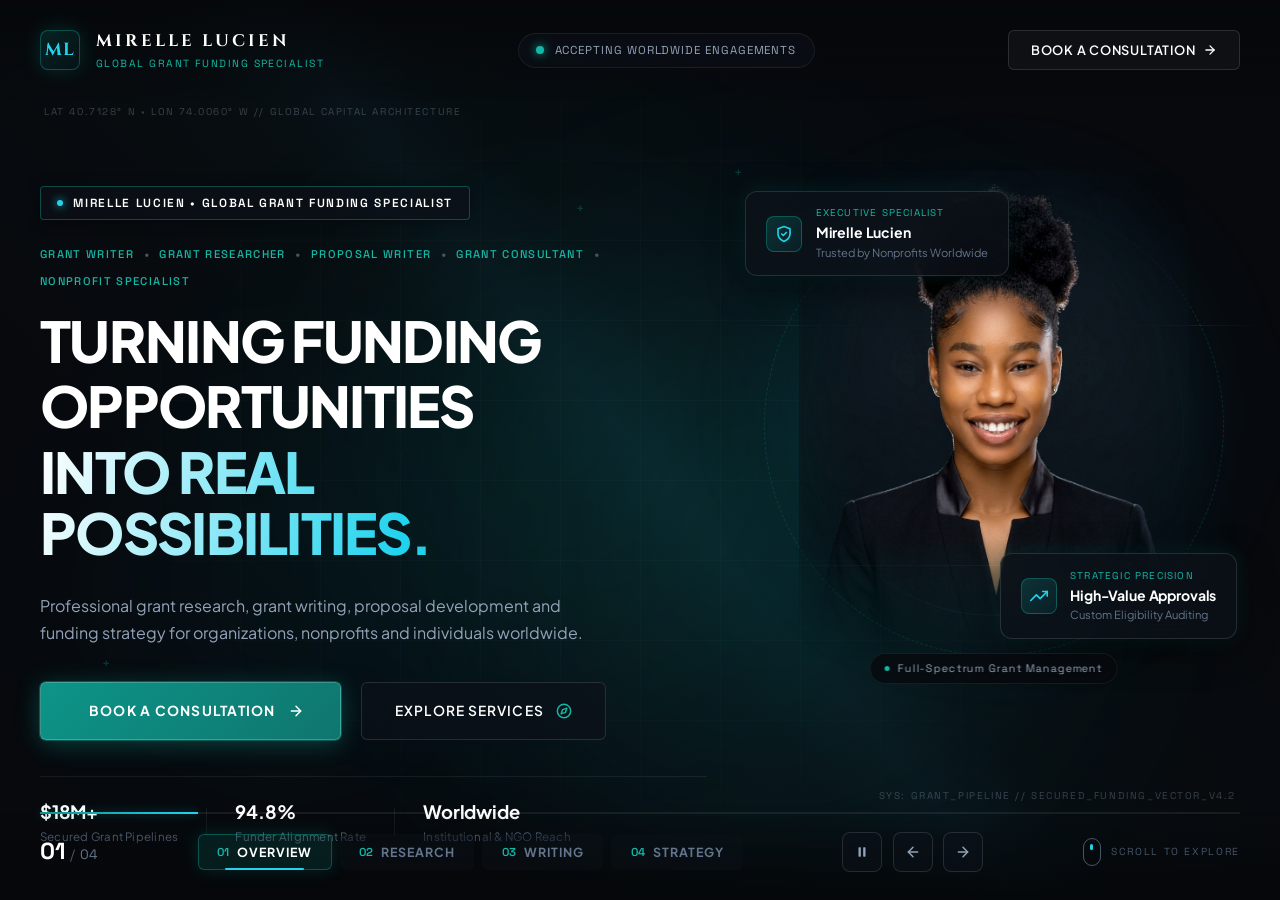
==== index.html @ 151a49fc "feat: initial commit for Mirelle Lucien premium Slider Revolution hero section" ====
<!DOCTYPE html>
<html lang="en">
<head>
  <meta charset="UTF-8">
  <meta name="viewport" content="width=device-width, initial-scale=1.0">
  <title>Mirelle Lucien — Global Grant Funding Specialist</title>
  <meta name="description" content="Professional grant research, grant writing, proposal development and funding strategy for organizations, nonprofits and individuals worldwide.">
  
  <!-- Google Fonts: Editorial Serif & Luxury Sans Pairings -->
  <link rel="preconnect" href="https://fonts.googleapis.com">
  <link rel="preconnect" href="https://fonts.gstatic.com" crossorigin>
  <link href="https://fonts.googleapis.com/css2?family=Cinzel:wght@500;600;700;800&family=Plus+Jakarta+Sans:wght@300;400;500;600;700;800&family=Space+Grotesk:wght@400;500;600&display=swap" rel="stylesheet">
  
  <link rel="stylesheet" href="styles.css">
</head>
<body>

  <!-- ==========================================================================
       TOP LUXURY CORPORATE FRAMING HEADER (Discreet Overlay)
       ========================================================================== -->
  <header class="hero-top-nav" id="topNav">
    <div class="nav-wrapper">
      <a href="#hero" class="brand-signature" aria-label="Mirelle Lucien Homepage">
        <span class="brand-monogram">ML</span>
        <div class="brand-text">
          <span class="brand-name">MIRELLE LUCIEN</span>
          <span class="brand-tagline">GLOBAL GRANT FUNDING SPECIALIST</span>
        </div>
      </a>

      <!-- Professional Availability Pill -->
      <div class="availability-status" aria-label="Current Client Availability">
        <span class="status-pulse-dot" aria-hidden="true"></span>
        <span class="status-text">Accepting Worldwide Engagements</span>
      </div>

      <!-- Quick Consultation Trigger -->
      <div class="top-nav-actions">
        <a href="#consultation" class="top-cta-link" id="navConsultBtn">
          <span>Book a Consultation</span>
          <svg class="cta-arrow" width="14" height="14" viewBox="0 0 24 24" fill="none" stroke="currentColor" stroke-width="2.2" stroke-linecap="round" stroke-linejoin="round" aria-hidden="true">
            <line x1="5" y1="12" x2="19" y2="12"></line>
            <polyline points="12 5 19 12 12 19"></polyline>
          </svg>
        </a>
      </div>
    </div>
  </header>

  <!-- ==========================================================================
       HERO SECTION — CINEMATIC SLIDER REVOLUTION PRESENTATION (100vh)
       ========================================================================== -->
  <section class="hero-master-stage" id="heroMaster" aria-roledescription="carousel" aria-label="Mirelle Lucien Grant Consulting Showcase">

    <!-- ==================== ATMOSPHERIC BACKGROUND SYSTEM ==================== -->
    <div class="bg-depth-layer" aria-hidden="true">
      <!-- Ambient Radial Spotlights -->
      <div class="ambient-glow glow-teal-hero" id="glowPrimary"></div>
      <div class="ambient-glow glow-cyan-soft" id="glowSecondary"></div>
      <div class="ambient-glow glow-portrait-halo" id="glowPortrait"></div>
      
      <!-- Architectural Technical Grid & Coordinates -->
      <div class="technical-grid-mesh"></div>
      
      <!-- Subtle Decorative Light Sweep -->
      <div class="cinematic-light-sweep" id="lightSweep"></div>
      
      <!-- Subtle Abstract Floating Particles / Coordinates -->
      <div class="tech-coordinate coord-tl">LAT 40.7128° N • LON 74.0060° W // GLOBAL CAPITAL ARCHITECTURE</div>
      <div class="tech-coordinate coord-br">SYS: GRANT_PIPELINE // SECURED_FUNDING_VECTOR_V4.2</div>
      <span class="crosshair-marker cross-1">+</span>
      <span class="crosshair-marker cross-2">+</span>
      <span class="crosshair-marker cross-3">+</span>

      <!-- Dynamic Slide-Specific Atmospheric Backplates -->
      <div class="slide-backplate backplate-1 is-active" data-backplate="0"></div>
      <div class="slide-backplate backplate-2" data-backplate="1">
        <div class="radar-matrix-lines"></div>
      </div>
      <div class="slide-backplate backplate-3" data-backplate="2">
        <div class="proposal-blueprint-grid"></div>
      </div>
      <div class="slide-backplate backplate-4" data-backplate="3">
        <div class="strategy-vector-rings"></div>
      </div>
    </div>

    <!-- ==================== MAIN SLIDER VIEWPORT ==================== -->
    <div class="hero-content-bounds">
      <div class="hero-layout-grid">

        <!-- ==========================================
             LEFT SIDE: EDITORIAL CONTENT STAGE
             ========================================== -->
        <div class="editorial-content-column">

          <!-- Shared Master Eyebrow (Contextual badge) -->
          <div class="eyebrow-container" id="heroEyebrow">
            <div class="eyebrow-inner">
              <span class="eyebrow-dot"></span>
              <span class="eyebrow-text">MIRELLE LUCIEN • GLOBAL GRANT FUNDING SPECIALIST</span>
            </div>
          </div>

          <!-- SLIDE CONTENTS WRAPPER -->
          <div class="slides-text-stack">

            <!-- ---------- SLIDE 1: INTRO / CORE VALUE PROPOSITION ---------- -->
            <article class="slide-article is-active" data-slide-index="0" aria-label="1 of 4: Turning Funding Opportunities into Real Possibilities">
              <div class="slide-role-chips">
                <span class="role-chip">GRANT WRITER</span>
                <span class="role-dot">•</span>
                <span class="role-chip">GRANT RESEARCHER</span>
                <span class="role-dot">•</span>
                <span class="role-chip">PROPOSAL WRITER</span>
                <span class="role-dot">•</span>
                <span class="role-chip">GRANT CONSULTANT</span>
                <span class="role-dot">•</span>
                <span class="role-chip">NONPROFIT SPECIALIST</span>
              </div>

              <h1 class="editorial-headline">
                <span class="mask-line"><span class="reveal-content text-accent-highlight">TURNING FUNDING</span></span>
                <span class="mask-line"><span class="reveal-content">OPPORTUNITIES</span></span>
                <span class="mask-line"><span class="reveal-content text-gradient-cyan">INTO REAL POSSIBILITIES.</span></span>
              </h1>

              <p class="editorial-subtext">
                Professional grant research, grant writing, proposal development and funding strategy for organizations, nonprofits and individuals worldwide.
              </p>

              <!-- Dual CTA Buttons -->
              <div class="hero-cta-group">
                <a href="#consultation" class="btn btn-luxury-primary" id="btnConsultSlide1">
                  <span class="btn-ripple"></span>
                  <span class="btn-label">BOOK A CONSULTATION</span>
                  <svg class="btn-icon-svg" width="16" height="16" viewBox="0 0 24 24" fill="none" stroke="currentColor" stroke-width="2.2" stroke-linecap="round" stroke-linejoin="round" aria-hidden="true">
                    <line x1="5" y1="12" x2="19" y2="12"></line>
                    <polyline points="12 5 19 12 12 19"></polyline>
                  </svg>
                </a>
                <a href="#services" class="btn btn-luxury-secondary" id="btnServicesSlide1">
                  <span class="btn-label">EXPLORE SERVICES</span>
                  <svg class="btn-icon-svg" width="16" height="16" viewBox="0 0 24 24" fill="none" stroke="currentColor" stroke-width="2.2" stroke-linecap="round" stroke-linejoin="round" aria-hidden="true">
                    <circle cx="12" cy="12" r="10"></circle>
                    <polygon points="16.24 7.76 14.12 14.12 7.76 16.24 9.88 9.88 16.24 7.76"></polygon>
                  </svg>
                </a>
              </div>

              <!-- Trust Micro-Metrics -->
              <div class="editorial-trust-strip">
                <div class="trust-badge-unit">
                  <span class="trust-num">$18M+</span>
                  <span class="trust-label">Secured Grant Pipelines</span>
                </div>
                <div class="trust-sep"></div>
                <div class="trust-badge-unit">
                  <span class="trust-num">94.8%</span>
                  <span class="trust-label">Funder Alignment Rate</span>
                </div>
                <div class="trust-sep"></div>
                <div class="trust-badge-unit">
                  <span class="trust-num">Worldwide</span>
                  <span class="trust-label">Institutional & NGO Reach</span>
                </div>
              </div>
            </article>

            <!-- ---------- SLIDE 2: GRANT RESEARCH & OPPORTUNITY SOURCING ---------- -->
            <article class="slide-article" data-slide-index="1" aria-label="2 of 4: Find the Right Funding Opportunities">
              <div class="slide-role-chips">
                <span class="role-chip">GRANT RESEARCH</span>
                <span class="role-dot">•</span>
                <span class="role-chip">ELIGIBILITY AUDIT</span>
                <span class="role-dot">•</span>
                <span class="role-chip">PROSPECT INTELLIGENCE</span>
              </div>

              <h2 class="editorial-headline">
                <span class="mask-line"><span class="reveal-content text-accent-highlight">FIND THE RIGHT</span></span>
                <span class="mask-line"><span class="reveal-content text-gradient-cyan">FUNDING</span></span>
                <span class="mask-line"><span class="reveal-content">OPPORTUNITIES.</span></span>
              </h2>

              <p class="editorial-subtext">
                Strategic grant research focused on identifying relevant opportunities aligned with your goals, projects and funding needs.
              </p>

              <!-- Dual CTA Buttons -->
              <div class="hero-cta-group">
                <a href="#consultation" class="btn btn-luxury-primary">
                  <span class="btn-ripple"></span>
                  <span class="btn-label">BOOK A CONSULTATION</span>
                  <svg class="btn-icon-svg" width="16" height="16" viewBox="0 0 24 24" fill="none" stroke="currentColor" stroke-width="2.2" stroke-linecap="round" stroke-linejoin="round" aria-hidden="true">
                    <line x1="5" y1="12" x2="19" y2="12"></line>
                    <polyline points="12 5 19 12 12 19"></polyline>
                  </svg>
                </a>
                <a href="#services" class="btn btn-luxury-secondary">
                  <span class="btn-label">EXPLORE SERVICES</span>
                  <svg class="btn-icon-svg" width="16" height="16" viewBox="0 0 24 24" fill="none" stroke="currentColor" stroke-width="2.2" stroke-linecap="round" stroke-linejoin="round" aria-hidden="true">
                    <circle cx="12" cy="12" r="10"></circle>
                    <polygon points="16.24 7.76 14.12 14.12 7.76 16.24 9.88 9.88 16.24 7.76"></polygon>
                  </svg>
                </a>
              </div>

              <!-- Research Pillars -->
              <div class="editorial-trust-strip">
                <div class="trust-badge-unit">
                  <span class="trust-num">Federal & State</span>
                  <span class="trust-label">Agency Opportunity Mapping</span>
                </div>
                <div class="trust-sep"></div>
                <div class="trust-badge-unit">
                  <span class="trust-num">Philanthropic</span>
                  <span class="trust-label">Global Foundation Matching</span>
                </div>
                <div class="trust-sep"></div>
                <div class="trust-badge-unit">
                  <span class="trust-num">Audit-Grade</span>
                  <span class="trust-label">Rigorously Vetted Criteria</span>
                </div>
              </div>
            </article>

            <!-- ---------- SLIDE 3: GRANT WRITING & PROPOSAL DEVELOPMENT ---------- -->
            <article class="slide-article" data-slide-index="2" aria-label="3 of 4: Turn Strong Ideas into Stronger Proposals">
              <div class="slide-role-chips">
                <span class="role-chip">PROPOSAL WRITING</span>
                <span class="role-dot">•</span>
                <span class="role-chip">NARRATIVE PRECISION</span>
                <span class="role-dot">•</span>
                <span class="role-chip">BUDGET DEVELOPMENT</span>
              </div>

              <h2 class="editorial-headline">
                <span class="mask-line"><span class="reveal-content text-accent-highlight">TURN STRONG IDEAS</span></span>
                <span class="mask-line"><span class="reveal-content">INTO STRONGER</span></span>
                <span class="mask-line"><span class="reveal-content text-gradient-cyan">PROPOSALS.</span></span>
              </h2>

              <p class="editorial-subtext">
                Professional grant and proposal writing designed to communicate your vision, impact and funding needs with clarity.
              </p>

              <!-- Dual CTA Buttons -->
              <div class="hero-cta-group">
                <a href="#consultation" class="btn btn-luxury-primary">
                  <span class="btn-ripple"></span>
                  <span class="btn-label">BOOK A CONSULTATION</span>
                  <svg class="btn-icon-svg" width="16" height="16" viewBox="0 0 24 24" fill="none" stroke="currentColor" stroke-width="2.2" stroke-linecap="round" stroke-linejoin="round" aria-hidden="true">
                    <line x1="5" y1="12" x2="19" y2="12"></line>
                    <polyline points="12 5 19 12 12 19"></polyline>
                  </svg>
                </a>
                <a href="#services" class="btn btn-luxury-secondary">
                  <span class="btn-label">EXPLORE SERVICES</span>
                  <svg class="btn-icon-svg" width="16" height="16" viewBox="0 0 24 24" fill="none" stroke="currentColor" stroke-width="2.2" stroke-linecap="round" stroke-linejoin="round" aria-hidden="true">
                    <circle cx="12" cy="12" r="10"></circle>
                    <polygon points="16.24 7.76 14.12 14.12 7.76 16.24 9.88 9.88 16.24 7.76"></polygon>
                  </svg>
                </a>
              </div>

              <!-- Proposal Pillars -->
              <div class="editorial-trust-strip">
                <div class="trust-badge-unit">
                  <span class="trust-num">Compelling</span>
                  <span class="trust-label">Impact-Driven Case Statements</span>
                </div>
                <div class="trust-sep"></div>
                <div class="trust-badge-unit">
                  <span class="trust-num">Compliance</span>
                  <span class="trust-label">100% RFP Guideline Adherence</span>
                </div>
                <div class="trust-sep"></div>
                <div class="trust-badge-unit">
                  <span class="trust-num">Evidence</span>
                  <span class="trust-label">Data & Logic Model Frameworks</span>
                </div>
              </div>
            </article>

            <!-- ---------- SLIDE 4: STRATEGIC FUNDING CONSULTING ---------- -->
            <article class="slide-article" data-slide-index="3" aria-label="4 of 4: Build a Smarter Funding Strategy">
              <div class="slide-role-chips">
                <span class="role-chip">GRANT CONSULTANT</span>
                <span class="role-dot">•</span>
                <span class="role-chip">FUNDING ROADMAPS</span>
                <span class="role-dot">•</span>
                <span class="role-chip">CAPACITY BUILDING</span>
              </div>

              <h2 class="editorial-headline">
                <span class="mask-line"><span class="reveal-content text-accent-highlight">BUILD A SMARTER</span></span>
                <span class="mask-line"><span class="reveal-content text-gradient-cyan">FUNDING STRATEGY.</span></span>
                <span class="mask-line"><span class="reveal-content">WITH CERTAINTY.</span></span>
              </h2>

              <p class="editorial-subtext">
                Get professional guidance for navigating the grant landscape and developing a focused approach to funding.
              </p>

              <!-- Dual CTA Buttons -->
              <div class="hero-cta-group">
                <a href="#consultation" class="btn btn-luxury-primary">
                  <span class="btn-ripple"></span>
                  <span class="btn-label">BOOK A CONSULTATION</span>
                  <svg class="btn-icon-svg" width="16" height="16" viewBox="0 0 24 24" fill="none" stroke="currentColor" stroke-width="2.2" stroke-linecap="round" stroke-linejoin="round" aria-hidden="true">
                    <line x1="5" y1="12" x2="19" y2="12"></line>
                    <polyline points="12 5 19 12 12 19"></polyline>
                  </svg>
                </a>
                <a href="#services" class="btn btn-luxury-secondary">
                  <span class="btn-label">EXPLORE SERVICES</span>
                  <svg class="btn-icon-svg" width="16" height="16" viewBox="0 0 24 24" fill="none" stroke="currentColor" stroke-width="2.2" stroke-linecap="round" stroke-linejoin="round" aria-hidden="true">
                    <circle cx="12" cy="12" r="10"></circle>
                    <polygon points="16.24 7.76 14.12 14.12 7.76 16.24 9.88 9.88 16.24 7.76"></polygon>
                  </svg>
                </a>
              </div>

              <!-- Consulting Pillars -->
              <div class="editorial-trust-strip">
                <div class="trust-badge-unit">
                  <span class="trust-num">Long-Term</span>
                  <span class="trust-label">Multi-Year Funding Pipelines</span>
                </div>
                <div class="trust-sep"></div>
                <div class="trust-badge-unit">
                  <span class="trust-num">Navigation</span>
                  <span class="trust-label">Funder Relationship Mastery</span>
                </div>
                <div class="trust-sep"></div>
                <div class="trust-badge-unit">
                  <span class="trust-num">Executive</span>
                  <span class="trust-label">Advisory for Leaders & Boards</span>
                </div>
              </div>
            </article>

          </div>
        </div>

        <!-- ==========================================
             RIGHT SIDE: CINEMATIC PORTRAIT & DEPTH STAGE
             ========================================== -->
        <div class="portrait-stage-column" id="visualStage">
          <div class="portrait-parallax-container" id="portraitParallax">

            <!-- Deep Ambient Radial Glow & Rim Light Aura -->
            <div class="cinematic-portrait-aura" aria-hidden="true"></div>
            
            <!-- High-End Technical Architectural Orbit Ring -->
            <div class="tech-orbit-ring ring-outer" aria-hidden="true"></div>
            <div class="tech-orbit-ring ring-inner" aria-hidden="true"></div>

            <!-- Dynamic State Data Layer (Changes with slides) -->
            <div class="floating-data-layer layer-state-1 is-active" data-data-layer="0" aria-hidden="true">
              <div class="data-vector-line line-1"></div>
              <div class="data-vector-line line-2"></div>
              <div class="data-pulse-dot dot-1"></div>
              <div class="data-pulse-dot dot-2"></div>
            </div>
            <div class="floating-data-layer layer-state-2" data-data-layer="1" aria-hidden="true">
              <!-- Strategic Grant Matrix Layer: Floating lines, dots, coordinates -->
              <div class="matrix-grid-wire"></div>
              <div class="matrix-stat-chip chip-1">TARGET: $500K - $2.5M</div>
              <div class="matrix-stat-chip chip-2">FIT SCORE: 98.4%</div>
              <div class="matrix-crosshair"></div>
            </div>
            <div class="floating-data-layer layer-state-3" data-data-layer="2" aria-hidden="true">
              <!-- Proposal Blueprint Layers: Refined typography & structured document lines -->
              <div class="doc-blueprint-sheet sheet-back"></div>
              <div class="doc-blueprint-sheet sheet-front"></div>
              <div class="doc-blueprint-badge">SECTION: NARRATIVE // APPROVED</div>
            </div>
            <div class="floating-data-layer layer-state-4" data-data-layer="3" aria-hidden="true">
              <!-- Consulting Strategy Nodes: Global vectors & decision hubs -->
              <div class="strategy-node-circle circle-1"></div>
              <div class="strategy-node-circle circle-2"></div>
              <div class="strategy-route-pill">CAPITAL ALLOCATION ROADMAP</div>
            </div>

            <!-- Mirelle Lucien Corporate Portrait Composite -->
            <div class="portrait-frameless-wrapper">
              <div class="portrait-depth-carrier" id="portraitCarrier">
                <img 
                  src="assets/images/mirelle-portrait-suit.jpg" 
                  alt="Mirelle Lucien — Strategic Grant Consultant wearing black corporate suit" 
                  class="portrait-hero-image"
                  id="portraitImage"
                  loading="eager"
                >
                <!-- Soft Cinematic Vignette & Edge Blend -->
                <div class="portrait-cinematic-shading" aria-hidden="true"></div>
                <div class="portrait-bottom-dissolve" aria-hidden="true"></div>
              </div>
            </div>

            <!-- Floating Glassmorphic Credentials: Top-Left Card -->
            <div class="glass-intel-card card-top-left" id="cardTop">
              <div class="card-icon-halo">
                <svg width="18" height="18" viewBox="0 0 24 24" fill="none" stroke="currentColor" stroke-width="2.2" stroke-linecap="round" stroke-linejoin="round" aria-hidden="true">
                  <path d="M12 22s8-4 8-10V5l-8-3-8 3v7c0 6 8 10 8 10z"></path>
                  <polyline points="9 12 11 14 15 10"></polyline>
                </svg>
              </div>
              <div class="card-meta">
                <span class="card-tag">EXECUTIVE SPECIALIST</span>
                <span class="card-title">Mirelle Lucien</span>
                <span class="card-sub">Trusted by Nonprofits Worldwide</span>
              </div>
            </div>

            <!-- Floating Glassmorphic Credentials: Bottom-Right Card -->
            <div class="glass-intel-card card-bottom-right" id="cardBottom">
              <div class="card-icon-halo halo-pulse">
                <svg width="18" height="18" viewBox="0 0 24 24" fill="none" stroke="currentColor" stroke-width="2.2" stroke-linecap="round" stroke-linejoin="round" aria-hidden="true">
                  <polyline points="23 6 13.5 15.5 8.5 10.5 1 18"></polyline>
                  <polyline points="17 6 23 6 23 12"></polyline>
                </svg>
              </div>
              <div class="card-meta">
                <span class="card-tag">STRATEGIC PRECISION</span>
                <span class="card-title">High-Value Approvals</span>
                <span class="card-sub">Custom Eligibility Auditing</span>
              </div>
            </div>

            <!-- Active Slide Dynamic Context Indicator -->
            <div class="stage-context-indicator" id="stageContext">
              <span class="context-bullet"></span>
              <span class="context-label" id="contextLabelText">Full-Spectrum Grant Management</span>
            </div>

          </div>
        </div>

      </div>
    </div>

    <!-- ==========================================================================
         SLIDER REVOLUTION HUD: PAGINATION, PROGRESS BAR & INTERACTIVE CONTROLS
         ========================================================================== -->
    <div class="hero-slider-hud" aria-label="Slide Navigation Controls">
      <div class="hud-inner-container">

        <!-- Numeric Slide Counter (01 / 04) -->
        <div class="hud-counter-module" aria-live="polite">
          <span class="counter-active-num" id="currentSlideNum">01</span>
          <span class="counter-divider">/</span>
          <span class="counter-total-num">04</span>
        </div>

        <!-- Master Synchronized Progress Line -->
        <div class="hud-progress-track" aria-hidden="true">
          <div class="hud-progress-fill" id="hudProgressFill"></div>
        </div>

        <!-- Elegant Slider Tabs / Pagination Dots -->
        <nav class="hud-tabs-nav" aria-label="Select Slide">
          <button class="hud-tab-item is-active" data-goto="0" aria-label="Go to Slide 1: Introduction">
            <span class="tab-index">01</span>
            <span class="tab-name">OVERVIEW</span>
            <span class="tab-indicator-bar"></span>
          </button>
          <button class="hud-tab-item" data-goto="1" aria-label="Go to Slide 2: Grant Research">
            <span class="tab-index">02</span>
            <span class="tab-name">RESEARCH</span>
            <span class="tab-indicator-bar"></span>
          </button>
          <button class="hud-tab-item" data-goto="2" aria-label="Go to Slide 3: Proposal Writing">
            <span class="tab-index">03</span>
            <span class="tab-name">WRITING</span>
            <span class="tab-indicator-bar"></span>
          </button>
          <button class="hud-tab-item" data-goto="3" aria-label="Go to Slide 4: Consulting Strategy">
            <span class="tab-index">04</span>
            <span class="tab-name">STRATEGY</span>
            <span class="tab-indicator-bar"></span>
          </button>
        </nav>

        <!-- Slider Action Controls: Pause/Play & Prev/Next -->
        <div class="hud-action-controls">
          <!-- Accessibility Pause / Resume Toggle -->
          <button class="hud-ctrl-btn btn-pause-toggle" id="pauseToggleBtn" aria-label="Pause Auto-Play Animation" title="Pause / Play Slideshow">
            <svg class="icon-pause" width="14" height="14" viewBox="0 0 24 24" fill="currentColor" aria-hidden="true">
              <rect x="6" y="4" width="4" height="16" rx="1"></rect>
              <rect x="14" y="4" width="4" height="16" rx="1"></rect>
            </svg>
            <svg class="icon-play" width="14" height="14" viewBox="0 0 24 24" fill="currentColor" aria-hidden="true" style="display: none;">
              <polygon points="5 3 19 12 5 21 5 3"></polygon>
            </svg>
          </button>

          <!-- Prev Slide -->
          <button class="hud-ctrl-btn btn-nav-arrow" id="prevSlideBtn" aria-label="Previous Slide">
            <svg width="16" height="16" viewBox="0 0 24 24" fill="none" stroke="currentColor" stroke-width="2.2" stroke-linecap="round" stroke-linejoin="round" aria-hidden="true">
              <line x1="19" y1="12" x2="5" y2="12"></line>
              <polyline points="12 19 5 12 12 5"></polyline>
            </svg>
          </button>

          <!-- Next Slide -->
          <button class="hud-ctrl-btn btn-nav-arrow" id="nextSlideBtn" aria-label="Next Slide">
            <svg width="16" height="16" viewBox="0 0 24 24" fill="none" stroke="currentColor" stroke-width="2.2" stroke-linecap="round" stroke-linejoin="round" aria-hidden="true">
              <line x1="5" y1="12" x2="19" y2="12"></line>
              <polyline points="12 5 19 12 12 19"></polyline>
            </svg>
          </button>
        </div>

        <!-- Optional "SCROLL TO EXPLORE" Indicator -->
        <div class="hud-scroll-cue" aria-hidden="true">
          <div class="scroll-mouse-icon">
            <div class="scroll-wheel-pip"></div>
          </div>
          <span class="scroll-cue-text">SCROLL TO EXPLORE</span>
        </div>

      </div>
    </div>

  </section>

  <!-- ==========================================================================
       VANILLA JAVASCRIPT SLIDER REVOLUTION ENGINE
       ========================================================================== -->
  <script src="script.js"></script>
</body>
</html>
---- styles.css ----
/* ==========================================================================
   MIRELLE LUCIEN — STRATEGIC GRANT FUNDING CONSULTING
   HERO SECTION: SLIDER REVOLUTION-GRADE CINEMATIC PRESENTATION
   ========================================================================== */

/* --------------------------------------------------------------------------
   CSS VARIABLES & DESIGN TOKENS
   -------------------------------------------------------------------------- */
:root {
  /* Dark Charcoal & Obsidian Palette */
  --bg-void: #05070a;
  --bg-deep: #07090d;
  --bg-surface: #0d121a;
  --bg-card: rgba(13, 18, 26, 0.72);
  --bg-card-hover: rgba(18, 25, 36, 0.85);

  /* Signature Rich Teal & Luminous Cyan Accents */
  --teal-deep: #0f766e;
  --teal-primary: #0d9488;
  --teal-bright: #14b8a6;
  --teal-glow: rgba(20, 184, 166, 0.32);
  --teal-glow-subtle: rgba(13, 148, 136, 0.16);
  
  --cyan-primary: #06b6d4;
  --cyan-bright: #22d3ee;
  --cyan-glow: rgba(34, 211, 238, 0.4);

  /* Pristine Whites & Editorial Neutrals */
  --text-pure: #ffffff;
  --text-primary: #f8fafc;
  --text-secondary: #94a3b8;
  --text-muted: #64748b;
  --text-dim: #475569;

  /* Premium Borders & Thin Glows */
  --border-subtle: rgba(255, 255, 255, 0.07);
  --border-glass: rgba(255, 255, 255, 0.12);
  --border-teal: rgba(20, 184, 166, 0.35);
  --border-cyan: rgba(34, 211, 238, 0.45);

  /* Typography Stacks */
  --font-display: 'Cinzel', Georgia, serif;
  --font-sans: 'Plus Jakarta Sans', -apple-system, BlinkMacSystemFont, "Segoe UI", Roboto, sans-serif;
  --font-mono: 'Space Grotesk', monospace;

  /* Slider Revolution Easing Curves */
  --ease-expo: cubic-bezier(0.16, 1, 0.3, 1);
  --ease-cinematic: cubic-bezier(0.22, 1, 0.36, 1);
  --ease-spring: cubic-bezier(0.34, 1.56, 0.64, 1);
}

/* --------------------------------------------------------------------------
   RESET & FOUNDATIONS
   -------------------------------------------------------------------------- */
*, *::before, *::after {
  box-sizing: border-box;
  margin: 0;
  padding: 0;
}

html, body {
  width: 100%;
  height: 100%;
  overflow-x: hidden;
  background-color: var(--bg-void);
  color: var(--text-primary);
  font-family: var(--font-sans);
  font-size: 16px;
  line-height: 1.6;
  -webkit-font-smoothing: antialiased;
  -moz-osx-font-smoothing: grayscale;
}

a {
  color: inherit;
  text-decoration: none;
}

button {
  font-family: inherit;
  cursor: pointer;
  border: none;
  background: none;
}

/* --------------------------------------------------------------------------
   TOP CORPORATE FRAMING HEADER (Discreet Overlay)
   -------------------------------------------------------------------------- */
.hero-top-nav {
  position: absolute;
  top: 0;
  left: 0;
  width: 100%;
  z-index: 50;
  padding: 1.75rem 2.5rem;
  background: linear-gradient(180deg, rgba(5, 7, 10, 0.85) 0%, rgba(5, 7, 10, 0) 100%);
  pointer-events: auto;
}

.nav-wrapper {
  max-width: 1440px;
  margin: 0 auto;
  display: flex;
  align-items: center;
  justify-content: space-between;
}

.brand-signature {
  display: flex;
  align-items: center;
  gap: 1rem;
  transition: transform 0.3s var(--ease-expo);
}

.brand-signature:hover {
  transform: translateY(-1px);
}

.brand-monogram {
  width: 40px;
  height: 40px;
  display: flex;
  align-items: center;
  justify-content: center;
  background: linear-gradient(135deg, rgba(20, 184, 166, 0.15) 0%, rgba(6, 182, 212, 0.05) 100%);
  border: 1px solid var(--border-teal);
  border-radius: 8px;
  font-family: var(--font-display);
  font-size: 1.1rem;
  font-weight: 700;
  color: var(--cyan-bright);
  letter-spacing: 0.05em;
  box-shadow: 0 0 20px rgba(20, 184, 166, 0.2);
}

.brand-text {
  display: flex;
  flex-direction: column;
}

.brand-name {
  font-family: var(--font-display);
  font-size: 1.05rem;
  font-weight: 700;
  letter-spacing: 0.18em;
  color: var(--text-pure);
  text-transform: uppercase;
}

.brand-tagline {
  font-family: var(--font-mono);
  font-size: 0.65rem;
  letter-spacing: 0.14em;
  color: var(--teal-bright);
  text-transform: uppercase;
  margin-top: 1px;
}

/* Availability Pill */
.availability-status {
  display: flex;
  align-items: center;
  gap: 0.65rem;
  padding: 0.45rem 1.1rem;
  background: rgba(13, 18, 26, 0.6);
  border: 1px solid var(--border-subtle);
  border-radius: 100px;
  backdrop-filter: blur(12px);
  -webkit-backdrop-filter: blur(12px);
}

.status-pulse-dot {
  width: 8px;
  height: 8px;
  border-radius: 50%;
  background: var(--teal-bright);
  box-shadow: 0 0 10px var(--teal-bright);
  animation: pulseBeacon 2.4s infinite ease-in-out;
}

@keyframes pulseBeacon {
  0%, 100% { opacity: 1; transform: scale(1); box-shadow: 0 0 8px var(--teal-bright); }
  50% { opacity: 0.4; transform: scale(0.85); box-shadow: 0 0 2px var(--teal-bright); }
}

.status-text {
  font-family: var(--font-mono);
  font-size: 0.72rem;
  letter-spacing: 0.08em;
  color: var(--text-secondary);
  text-transform: uppercase;
}

/* Top Action */
.top-cta-link {
  display: inline-flex;
  align-items: center;
  gap: 0.5rem;
  padding: 0.55rem 1.35rem;
  font-size: 0.8rem;
  font-weight: 600;
  letter-spacing: 0.06em;
  text-transform: uppercase;
  color: var(--text-pure);
  background: rgba(255, 255, 255, 0.04);
  border: 1px solid var(--border-glass);
  border-radius: 6px;
  backdrop-filter: blur(10px);
  transition: all 0.3s var(--ease-expo);
}

.top-cta-link:hover {
  background: rgba(20, 184, 166, 0.12);
  border-color: var(--border-teal);
  color: var(--cyan-bright);
  box-shadow: 0 0 24px rgba(20, 184, 166, 0.25);
  transform: translateY(-1px);
}

.top-cta-link .cta-arrow {
  transition: transform 0.3s var(--ease-expo);
}

.top-cta-link:hover .cta-arrow {
  transform: translateX(3px);
}

/* --------------------------------------------------------------------------
   HERO MASTER CONTAINER & VIEWPORT
   -------------------------------------------------------------------------- */
.hero-master-stage {
  position: relative;
  width: 100vw;
  height: 100vh;
  min-height: 760px;
  overflow: hidden;
  background-color: var(--bg-deep);
  display: flex;
  align-items: center;
}

/* --------------------------------------------------------------------------
   ATMOSPHERIC BACKGROUND SYSTEM
   -------------------------------------------------------------------------- */
.bg-depth-layer {
  position: absolute;
  inset: 0;
  pointer-events: none;
  overflow: hidden;
  z-index: 1;
}

/* Ambient Radial Spotlights */
.ambient-glow {
  position: absolute;
  border-radius: 50%;
  filter: blur(110px);
  opacity: 0.65;
  transition: opacity 1.2s var(--ease-cinematic), transform 1.2s var(--ease-cinematic);
}

.glow-teal-hero {
  top: 15%;
  left: 20%;
  width: 600px;
  height: 600px;
  background: radial-gradient(circle, rgba(13, 148, 136, 0.22) 0%, rgba(13, 148, 136, 0) 70%);
  animation: floatAmbient 18s infinite ease-in-out alternate;
}

.glow-cyan-soft {
  bottom: 10%;
  left: 5%;
  width: 450px;
  height: 450px;
  background: radial-gradient(circle, rgba(6, 182, 212, 0.15) 0%, rgba(6, 182, 212, 0) 70%);
}

.glow-portrait-halo {
  top: 20%;
  right: 12%;
  width: 720px;
  height: 720px;
  background: radial-gradient(circle, rgba(20, 184, 166, 0.26) 0%, rgba(6, 182, 212, 0.12) 40%, rgba(5, 7, 10, 0) 75%);
  animation: floatAmbient 14s infinite ease-in-out alternate-reverse;
}

@keyframes floatAmbient {
  0% { transform: translate(0, 0) scale(1); }
  50% { transform: translate(25px, -20px) scale(1.08); }
  100% { transform: translate(-20px, 20px) scale(0.96); }
}

/* Architectural Technical Grid */
.technical-grid-mesh {
  position: absolute;
  inset: 0;
  background-image: 
    linear-gradient(to right, rgba(255, 255, 255, 0.02) 1px, transparent 1px),
    linear-gradient(to bottom, rgba(255, 255, 255, 0.02) 1px, transparent 1px);
  background-size: 80px 80px;
  mask-image: radial-gradient(ellipse at 50% 50%, black 30%, transparent 80%);
  -webkit-mask-image: radial-gradient(ellipse at 50% 50%, black 30%, transparent 80%);
}

/* Subtle Cinematic Light Sweep */
.cinematic-light-sweep {
  position: absolute;
  top: -50%;
  left: -40%;
  width: 180%;
  height: 200%;
  background: linear-gradient(
    65deg,
    transparent 35%,
    rgba(20, 184, 166, 0.04) 47%,
    rgba(34, 211, 238, 0.08) 50%,
    rgba(20, 184, 166, 0.03) 53%,
    transparent 65%
  );
  transform: rotate(-15deg);
  opacity: 0.6;
  transition: transform 1.6s var(--ease-cinematic);
}

.cinematic-light-sweep.sweep-trigger {
  animation: sweepPass 2s var(--ease-cinematic);
}

@keyframes sweepPass {
  0% { transform: translate(-30%, -10%) rotate(-15deg); }
  100% { transform: translate(15%, 10%) rotate(-15deg); }
}

/* Subtle Geometric Coordinates & Crosshairs */
.tech-coordinate {
  position: absolute;
  font-family: var(--font-mono);
  font-size: 0.62rem;
  letter-spacing: 0.16em;
  color: rgba(148, 163, 184, 0.35);
  user-select: none;
}

.coord-tl {
  top: 6.5rem;
  left: 2.75rem;
}

.coord-br {
  bottom: 6rem;
  right: 2.75rem;
}

.crosshair-marker {
  position: absolute;
  font-family: var(--font-mono);
  font-size: 0.85rem;
  color: rgba(20, 184, 166, 0.3);
  user-select: none;
}

.cross-1 { top: 22%; left: 45%; }
.cross-2 { bottom: 25%; left: 8%; }
.cross-3 { top: 18%; right: 42%; }

/* Slide Specific Backplates */
.slide-backplate {
  position: absolute;
  inset: 0;
  opacity: 0;
  transition: opacity 1.2s var(--ease-cinematic);
}

.slide-backplate.is-active {
  opacity: 1;
}

/* Slide 2: Radar Lines */
.radar-matrix-lines {
  position: absolute;
  top: 30%;
  right: 18%;
  width: 500px;
  height: 500px;
  border-radius: 50%;
  border: 1px dashed rgba(20, 184, 166, 0.12);
  box-shadow: 0 0 60px rgba(20, 184, 166, 0.05);
  animation: rotateSlow 40s linear infinite;
}

.radar-matrix-lines::after {
  content: '';
  position: absolute;
  inset: 20%;
  border-radius: 50%;
  border: 1px solid rgba(6, 182, 212, 0.08);
}

/* Slide 3: Blueprint Grid */
.proposal-blueprint-grid {
  position: absolute;
  top: 15%;
  right: 10%;
  width: 580px;
  height: 650px;
  background-image: linear-gradient(rgba(20, 184, 166, 0.05) 1px, transparent 1px),
                    linear-gradient(90deg, rgba(20, 184, 166, 0.05) 1px, transparent 1px);
  background-size: 40px 40px;
  mask-image: radial-gradient(circle, black 35%, transparent 70%);
  -webkit-mask-image: radial-gradient(circle, black 35%, transparent 70%);
}

/* Slide 4: Strategy Vectors */
.strategy-vector-rings {
  position: absolute;
  top: 25%;
  right: 15%;
  width: 550px;
  height: 550px;
  border: 1px solid rgba(34, 211, 238, 0.1);
  border-radius: 50%;
  transform: rotateX(60deg) rotateZ(20deg);
  animation: rotateStrategy 30s linear infinite;
}

@keyframes rotateSlow {
  from { transform: rotate(0deg); }
  to { transform: rotate(360deg); }
}

@keyframes rotateStrategy {
  from { transform: rotateX(60deg) rotateZ(0deg); }
  to { transform: rotateX(60deg) rotateZ(360deg); }
}

/* --------------------------------------------------------------------------
   CONTENT BOUNDS & LAYOUT GRID
   -------------------------------------------------------------------------- */
.hero-content-bounds {
  position: relative;
  width: 100%;
  max-width: 1440px;
  margin: 0 auto;
  padding: 0 2.5rem;
  z-index: 10;
  height: 100%;
  display: flex;
  align-items: center;
}

.hero-layout-grid {
  width: 100%;
  display: grid;
  grid-template-columns: 1.15fr 0.95fr;
  align-items: center;
  gap: 3.5rem;
  padding-top: 2rem;
  padding-bottom: 5rem;
}

/* --------------------------------------------------------------------------
   LEFT SIDE: EDITORIAL CONTENT STAGE
   -------------------------------------------------------------------------- */
.editorial-content-column {
  position: relative;
  z-index: 15;
}

/* Eyebrow Label */
.eyebrow-container {
  display: inline-flex;
  align-items: center;
  margin-bottom: 1.6rem;
  opacity: 0;
  transform: translateY(14px);
  transition: opacity 0.8s var(--ease-expo), transform 0.8s var(--ease-expo);
}

.hero-master-stage.ready .eyebrow-container {
  opacity: 1;
  transform: translateY(0);
}

.eyebrow-inner {
  display: inline-flex;
  align-items: center;
  gap: 0.65rem;
  padding: 0.4rem 1rem;
  background: rgba(13, 18, 26, 0.65);
  border: 1px solid var(--border-teal);
  border-radius: 4px;
  backdrop-filter: blur(12px);
  -webkit-backdrop-filter: blur(12px);
  box-shadow: 0 2px 14px rgba(0, 0, 0, 0.4);
}

.eyebrow-dot {
  width: 6px;
  height: 6px;
  background: var(--cyan-bright);
  border-radius: 50%;
  box-shadow: 0 0 8px var(--cyan-bright);
}

.eyebrow-text {
  font-family: var(--font-mono);
  font-size: 0.74rem;
  font-weight: 600;
  letter-spacing: 0.14em;
  text-transform: uppercase;
  color: var(--text-pure);
}

/* Slides Content Stack: All absolute to overlap seamlessly */
.slides-text-stack {
  position: relative;
  min-height: 460px;
}

.slide-article {
  position: absolute;
  top: 0;
  left: 0;
  width: 100%;
  opacity: 0;
  pointer-events: none;
  z-index: 1;
  transition: opacity 0.5s var(--ease-cinematic);
}

.slide-article.is-active {
  opacity: 1;
  pointer-events: auto;
  z-index: 2;
}

/* Slide Role Chips */
.slide-role-chips {
  display: flex;
  flex-wrap: wrap;
  align-items: center;
  gap: 0.6rem;
  margin-bottom: 1.25rem;
  transition: opacity 0.6s var(--ease-expo) 0.05s, transform 0.6s var(--ease-expo) 0.05s;
}

.slide-article:not(.is-active) .slide-role-chips {
  opacity: 0;
  transform: translateY(10px);
}

.role-chip {
  font-family: var(--font-mono);
  font-size: 0.7rem;
  font-weight: 500;
  letter-spacing: 0.12em;
  color: var(--teal-bright);
  text-transform: uppercase;
}

.role-dot {
  color: var(--text-dim);
  font-size: 0.65rem;
}

/* Editorial Headline Typography */
.editorial-headline {
  font-family: var(--font-sans);
  font-size: clamp(2.3rem, 4.4vw, 3.85rem);
  font-weight: 800;
  line-height: 1.08;
  letter-spacing: -0.03em;
  text-transform: uppercase;
  color: var(--text-pure);
  margin-bottom: 1.5rem;
}

/* Line-by-Line Masked Reveal */
.mask-line {
  display: block;
  overflow: hidden;
  padding-bottom: 0.08em;
}

.reveal-content {
  display: block;
  transform: translateY(0);
  opacity: 1;
  transition: transform 0.75s var(--ease-expo), opacity 0.6s ease;
}

.slide-article:not(.is-active) .reveal-content {
  transform: translateY(115%);
  opacity: 0;
}

.slide-article.is-active .mask-line:nth-child(1) .reveal-content {
  transition-delay: 0.08s;
}

.slide-article.is-active .mask-line:nth-child(2) .reveal-content {
  transition-delay: 0.18s;
}

.slide-article.is-active .mask-line:nth-child(3) .reveal-content {
  transition-delay: 0.28s;
}

/* Text Gradient Enhancements */
.text-gradient-cyan {
  background: linear-gradient(105deg, #ffffff 0%, var(--cyan-bright) 55%, var(--teal-bright) 100%);
  -webkit-background-clip: text;
  -webkit-text-fill-color: transparent;
  background-clip: text;
}

.text-accent-highlight {
  color: var(--text-pure);
}

/* Editorial Subtext */
.editorial-subtext {
  font-size: clamp(1rem, 1.2vw, 1.14rem);
  font-weight: 400;
  line-height: 1.7;
  color: var(--text-secondary);
  max-width: 580px;
  margin-bottom: 2.25rem;
  transition: opacity 0.7s var(--ease-expo) 0.35s, transform 0.7s var(--ease-expo) 0.35s;
}

.slide-article:not(.is-active) .editorial-subtext {
  opacity: 0;
  transform: translateY(18px);
}

/* --------------------------------------------------------------------------
   CTA BUTTON SYSTEM (High-Converting Luxury Corporate)
   -------------------------------------------------------------------------- */
.hero-cta-group {
  display: flex;
  align-items: center;
  flex-wrap: wrap;
  gap: 1.25rem;
  margin-bottom: 2.25rem;
  transition: opacity 0.7s var(--ease-expo) 0.42s, transform 0.7s var(--ease-expo) 0.42s;
}

.slide-article:not(.is-active) .hero-cta-group {
  opacity: 0;
  transform: translateY(20px);
}

/* Primary CTA: Glowing Magnetic Teal */
.btn-luxury-primary {
  position: relative;
  display: inline-flex;
  align-items: center;
  justify-content: center;
  gap: 0.75rem;
  padding: 1.05rem 2.25rem;
  background: linear-gradient(135deg, var(--teal-primary) 0%, var(--teal-deep) 100%);
  border: 1px solid rgba(255, 255, 255, 0.2);
  border-radius: 6px;
  color: var(--text-pure);
  font-size: 0.86rem;
  font-weight: 700;
  letter-spacing: 0.09em;
  text-transform: uppercase;
  overflow: hidden;
  box-shadow: 0 4px 25px var(--teal-glow), 0 0 0 1px rgba(20, 184, 166, 0.35);
  transition: all 0.35s var(--ease-expo);
}

.btn-luxury-primary::before {
  content: '';
  position: absolute;
  inset: 0;
  background: linear-gradient(135deg, rgba(34, 211, 238, 0.4) 0%, transparent 60%);
  opacity: 0;
  transition: opacity 0.35s ease;
}

.btn-luxury-primary:hover {
  transform: translateY(-2px);
  box-shadow: 0 8px 35px rgba(20, 184, 166, 0.55), 0 0 20px rgba(34, 211, 238, 0.4);
  border-color: var(--cyan-bright);
}

.btn-luxury-primary:hover::before {
  opacity: 1;
}

.btn-luxury-primary .btn-icon-svg {
  transition: transform 0.35s var(--ease-expo);
}

.btn-luxury-primary:hover .btn-icon-svg {
  transform: translateX(4px);
}

/* Secondary CTA: Frosted Translucent Editorial */
.btn-luxury-secondary {
  position: relative;
  display: inline-flex;
  align-items: center;
  justify-content: center;
  gap: 0.75rem;
  padding: 1.05rem 2.1rem;
  background: rgba(13, 18, 26, 0.65);
  border: 1px solid var(--border-glass);
  border-radius: 6px;
  color: var(--text-pure);
  font-size: 0.86rem;
  font-weight: 600;
  letter-spacing: 0.08em;
  text-transform: uppercase;
  backdrop-filter: blur(14px);
  -webkit-backdrop-filter: blur(14px);
  transition: all 0.35s var(--ease-expo);
}

.btn-luxury-secondary:hover {
  background: rgba(20, 184, 166, 0.1);
  border-color: var(--border-teal);
  color: var(--cyan-bright);
  transform: translateY(-2px);
  box-shadow: 0 4px 20px rgba(0, 0, 0, 0.3);
}

.btn-luxury-secondary .btn-icon-svg {
  color: var(--teal-bright);
  transition: transform 0.4s var(--ease-expo);
}

.btn-luxury-secondary:hover .btn-icon-svg {
  transform: rotate(45deg);
}

/* --------------------------------------------------------------------------
   EDITORIAL TRUST STRIP & PROOF
   -------------------------------------------------------------------------- */
.editorial-trust-strip {
  display: flex;
  align-items: center;
  gap: 1.75rem;
  padding-top: 1.25rem;
  border-top: 1px solid var(--border-subtle);
  opacity: 0;
  transform: translateY(16px);
  transition: opacity 0.8s var(--ease-expo) 0.64s, transform 0.8s var(--ease-expo) 0.64s;
}

.slide-article.is-active .editorial-trust-strip {
  opacity: 1;
  transform: translateY(0);
}

.trust-badge-unit {
  display: flex;
  flex-direction: column;
}

.trust-num {
  font-family: var(--font-sans);
  font-size: 1.15rem;
  font-weight: 700;
  color: var(--text-pure);
  letter-spacing: -0.01em;
}

.trust-label {
  font-size: 0.72rem;
  color: var(--text-muted);
  letter-spacing: 0.02em;
  margin-top: 2px;
}

.trust-sep {
  width: 1px;
  height: 28px;
  background: var(--border-subtle);
}

/* --------------------------------------------------------------------------
   RIGHT SIDE: CINEMATIC PORTRAIT & DEPTH STAGE
   -------------------------------------------------------------------------- */
.portrait-stage-column {
  position: relative;
  display: flex;
  justify-content: center;
  align-items: center;
  z-index: 12;
}

.portrait-parallax-container {
  position: relative;
  width: 100%;
  max-width: 520px;
  height: 640px;
  display: flex;
  align-items: center;
  justify-content: center;
}

/* Cinematic Spotlight Aura Behind Mirelle */
.cinematic-portrait-aura {
  position: absolute;
  top: 10%;
  left: 5%;
  width: 90%;
  height: 80%;
  background: radial-gradient(circle at 50% 45%, rgba(20, 184, 166, 0.3) 0%, rgba(6, 182, 212, 0.12) 45%, transparent 72%);
  border-radius: 50%;
  filter: blur(55px);
  pointer-events: none;
  z-index: 1;
  animation: pulseAura 7s ease-in-out infinite alternate;
}

@keyframes pulseAura {
  0% { transform: scale(0.95); opacity: 0.7; }
  100% { transform: scale(1.08); opacity: 1; }
}

/* Technical Orbit Rings */
.tech-orbit-ring {
  position: absolute;
  border-radius: 50%;
  pointer-events: none;
  z-index: 2;
}

.ring-outer {
  width: 540px;
  height: 540px;
  border: 1px solid rgba(20, 184, 166, 0.18);
  border-style: dashed;
  animation: rotateOrbit 50s linear infinite;
}

.ring-inner {
  width: 440px;
  height: 440px;
  border: 1px solid rgba(6, 182, 212, 0.1);
  animation: rotateOrbit 35s linear infinite reverse;
}

@keyframes rotateOrbit {
  from { transform: rotate(0deg); }
  to { transform: rotate(360deg); }
}

/* --------------------------------------------------------------------------
   PORTRAIT COMPOSITE & FRAMELESS INTEGRATION
   -------------------------------------------------------------------------- */
.portrait-frameless-wrapper {
  position: relative;
  width: 100%;
  max-width: 440px;
  height: 580px;
  z-index: 5;
  overflow: visible;
}

.portrait-depth-carrier {
  position: relative;
  width: 100%;
  height: 100%;
  transform: translate3d(var(--parallax-x, 0px), var(--parallax-y, 0px), 0);
  transition: transform 0.25s ease-out;
  will-change: transform;
  mask-image: linear-gradient(to bottom, black 0%, black 72%, transparent 96%);
  -webkit-mask-image: linear-gradient(to bottom, black 0%, black 72%, transparent 96%);
}

.portrait-hero-image {
  width: 100%;
  height: 100%;
  object-fit: cover;
  object-position: center 15%;
  border-radius: 20px;
  display: block;

  /* Bulletproof Seamless Vignette Feathering */
  mask-image: radial-gradient(ellipse 75% 82% at 50% 48%, #000000 48%, rgba(0, 0, 0, 0.7) 65%, transparent 88%);
  -webkit-mask-image: radial-gradient(ellipse 75% 82% at 50% 48%, #000000 48%, rgba(0, 0, 0, 0.7) 65%, transparent 88%);

  filter: contrast(1.03) brightness(1.02);
  transition: transform 1.2s var(--ease-cinematic);
}

/* --------------------------------------------------------------------------
   DYNAMIC STATE DATA LAYERS (Slider Revolution Visual Changes)
   -------------------------------------------------------------------------- */
.floating-data-layer {
  position: absolute;
  inset: 0;
  pointer-events: none;
  z-index: 3;
  opacity: 0;
  transform: scale(0.96) translate3d(0, 10px, 0);
  transition: opacity 0.8s var(--ease-cinematic), transform 0.8s var(--ease-cinematic);
}

.floating-data-layer.is-active {
  opacity: 1;
  transform: scale(1) translate3d(0, 0, 0);
}

/* Layer 1: Vector lines */
.data-vector-line {
  position: absolute;
  background: linear-gradient(90deg, transparent, rgba(20, 184, 166, 0.4), transparent);
  height: 1px;
}
.line-1 { top: 32%; left: -10%; width: 120%; }
.line-2 { bottom: 25%; left: 0%; width: 100%; }

.data-pulse-dot {
  position: absolute;
  width: 4px;
  height: 4px;
  border-radius: 50%;
  background: var(--cyan-bright);
  box-shadow: 0 0 10px var(--cyan-bright);
}
.dot-1 { top: 32%; left: 25%; animation: pingDot 3s infinite; }
.dot-2 { bottom: 25%; right: 20%; animation: pingDot 3s infinite 1.5s; }

@keyframes pingDot {
  0%, 100% { transform: scale(1); opacity: 0.3; }
  50% { transform: scale(1.8); opacity: 1; }
}

/* Layer 2: Grant Matrix */
.matrix-grid-wire {
  position: absolute;
  top: 18%;
  left: -5%;
  width: 110%;
  height: 65%;
  border: 1px dashed rgba(20, 184, 166, 0.2);
  border-radius: 12px;
}

.matrix-stat-chip {
  position: absolute;
  font-family: var(--font-mono);
  font-size: 0.65rem;
  font-weight: 600;
  letter-spacing: 0.1em;
  padding: 0.35rem 0.75rem;
  background: rgba(7, 9, 13, 0.85);
  border: 1px solid var(--border-teal);
  border-radius: 4px;
  color: var(--cyan-bright);
  backdrop-filter: blur(8px);
}
.chip-1 { top: 22%; left: -8%; }
.chip-2 { bottom: 35%; right: -6%; }

/* Layer 3: Proposal Blueprint */
.doc-blueprint-sheet {
  position: absolute;
  border: 1px solid rgba(255, 255, 255, 0.08);
  border-radius: 8px;
  background: rgba(13, 18, 26, 0.25);
  backdrop-filter: blur(4px);
}
.sheet-back {
  top: 15%;
  left: 5%;
  width: 85%;
  height: 70%;
  transform: rotate(-3deg);
}
.sheet-front {
  top: 20%;
  left: 10%;
  width: 80%;
  height: 65%;
  transform: rotate(2deg);
}
.doc-blueprint-badge {
  position: absolute;
  top: 12%;
  right: 0%;
  font-family: var(--font-mono);
  font-size: 0.62rem;
  letter-spacing: 0.12em;
  padding: 0.35rem 0.8rem;
  background: rgba(15, 118, 110, 0.25);
  border: 1px solid var(--teal-bright);
  border-radius: 4px;
  color: var(--text-pure);
}

/* Layer 4: Strategy Vectors */
.strategy-node-circle {
  position: absolute;
  border-radius: 50%;
  border: 1px solid rgba(34, 211, 238, 0.25);
}
.circle-1 { top: 15%; right: 10%; width: 140px; height: 140px; }
.circle-2 { bottom: 20%; left: 0%; width: 180px; height: 180px; }
.strategy-route-pill {
  position: absolute;
  bottom: 12%;
  left: 50%;
  transform: translateX(-50%);
  font-family: var(--font-mono);
  font-size: 0.65rem;
  letter-spacing: 0.14em;
  padding: 0.4rem 1.1rem;
  background: rgba(7, 9, 13, 0.85);
  border: 1px solid var(--cyan-primary);
  border-radius: 100px;
  color: var(--cyan-bright);
  white-space: nowrap;
}

/* --------------------------------------------------------------------------
   FLOATING GLASSMORPHIC INTEL CARDS (Parallax Depth)
   -------------------------------------------------------------------------- */
.glass-intel-card {
  position: absolute;
  z-index: 10;
  display: flex;
  align-items: center;
  gap: 0.85rem;
  padding: 0.85rem 1.25rem;
  background: var(--bg-card);
  border: 1px solid var(--border-glass);
  border-radius: 12px;
  backdrop-filter: blur(18px);
  -webkit-backdrop-filter: blur(18px);
  box-shadow: 0 10px 35px rgba(0, 0, 0, 0.5), 0 0 20px rgba(20, 184, 166, 0.15);
  transform: translate3d(calc(var(--parallax-x, 0px) * -0.5), calc(var(--parallax-y, 0px) * -0.5), 0);
  transition: transform 0.35s ease-out, border-color 0.3s ease;
  pointer-events: auto;
}

.glass-intel-card:hover {
  border-color: var(--border-teal);
  background: var(--bg-card-hover);
}

.card-top-left {
  top: 12%;
  left: -8%;
}

.card-bottom-right {
  bottom: 15%;
  right: -6%;
}

.card-icon-halo {
  width: 36px;
  height: 36px;
  border-radius: 8px;
  background: linear-gradient(135deg, rgba(20, 184, 166, 0.2) 0%, rgba(6, 182, 212, 0.08) 100%);
  border: 1px solid var(--border-teal);
  display: flex;
  align-items: center;
  justify-content: center;
  color: var(--cyan-bright);
  flex-shrink: 0;
}

.halo-pulse {
  animation: pulseGlow 3s infinite ease-in-out;
}

@keyframes pulseGlow {
  0%, 100% { box-shadow: 0 0 0 rgba(20, 184, 166, 0); }
  50% { box-shadow: 0 0 16px rgba(20, 184, 166, 0.45); }
}

.card-meta {
  display: flex;
  flex-direction: column;
}

.card-tag {
  font-family: var(--font-mono);
  font-size: 0.62rem;
  letter-spacing: 0.12em;
  color: var(--teal-bright);
  text-transform: uppercase;
}

.card-title {
  font-size: 0.88rem;
  font-weight: 700;
  color: var(--text-pure);
  letter-spacing: -0.01em;
}

.card-sub {
  font-size: 0.7rem;
  color: var(--text-muted);
}

/* Active Slide Dynamic Context Indicator */
.stage-context-indicator {
  position: absolute;
  bottom: 4%;
  left: 50%;
  transform: translateX(-50%);
  z-index: 10;
  display: flex;
  align-items: center;
  gap: 0.5rem;
  padding: 0.35rem 0.9rem;
  background: rgba(7, 9, 13, 0.75);
  border: 1px solid var(--border-subtle);
  border-radius: 100px;
  backdrop-filter: blur(10px);
  white-space: nowrap;
}

.context-bullet {
  width: 5px;
  height: 5px;
  border-radius: 50%;
  background: var(--teal-bright);
}

.context-label {
  font-family: var(--font-mono);
  font-size: 0.68rem;
  letter-spacing: 0.08em;
  color: var(--text-secondary);
}

/* --------------------------------------------------------------------------
   SLIDER REVOLUTION HUD: PAGINATION, PROGRESS & CONTROLS
   -------------------------------------------------------------------------- */
.hero-slider-hud {
  position: absolute;
  bottom: 0;
  left: 0;
  width: 100%;
  z-index: 30;
  padding: 1.25rem 2.5rem 1.75rem;
  background: linear-gradient(0deg, rgba(5, 7, 10, 0.95) 0%, rgba(5, 7, 10, 0) 100%);
  pointer-events: auto;
}

.hud-inner-container {
  max-width: 1440px;
  margin: 0 auto;
  display: flex;
  align-items: center;
  justify-content: space-between;
  gap: 2rem;
  position: relative;
}

/* Counter Module (01 / 04) */
.hud-counter-module {
  display: flex;
  align-items: baseline;
  gap: 0.35rem;
  font-family: var(--font-mono);
}

.counter-active-num {
  font-size: 1.45rem;
  font-weight: 700;
  color: var(--text-pure);
  letter-spacing: -0.02em;
}

.counter-divider {
  font-size: 0.85rem;
  color: var(--text-dim);
}

.counter-total-num {
  font-size: 0.85rem;
  color: var(--text-muted);
}

/* Master Synchronized Progress Line */
.hud-progress-track {
  position: absolute;
  top: -1.25rem;
  left: 0;
  width: 100%;
  height: 2px;
  background: rgba(255, 255, 255, 0.07);
}

.hud-progress-fill {
  width: 0%;
  height: 100%;
  background: linear-gradient(90deg, var(--teal-primary), var(--cyan-bright));
  box-shadow: 0 0 10px var(--cyan-glow);
  transition: width 0.1s linear;
}

/* Slider Tabs Navigation */
.hud-tabs-nav {
  display: flex;
  align-items: center;
  gap: 0.5rem;
}

.hud-tab-item {
  position: relative;
  display: flex;
  align-items: center;
  gap: 0.5rem;
  padding: 0.55rem 1.15rem;
  border-radius: 6px;
  background: rgba(13, 18, 26, 0.45);
  border: 1px solid transparent;
  color: var(--text-muted);
  transition: all 0.3s var(--ease-expo);
}

.hud-tab-item:hover {
  color: var(--text-pure);
  background: rgba(20, 184, 166, 0.08);
  border-color: var(--border-subtle);
}

.hud-tab-item.is-active {
  color: var(--text-pure);
  background: rgba(20, 184, 166, 0.12);
  border-color: var(--border-teal);
  box-shadow: 0 0 18px rgba(20, 184, 166, 0.18);
}

.tab-index {
  font-family: var(--font-mono);
  font-size: 0.72rem;
  font-weight: 600;
  color: var(--teal-bright);
}

.tab-name {
  font-family: var(--font-sans);
  font-size: 0.78rem;
  font-weight: 700;
  letter-spacing: 0.08em;
  text-transform: uppercase;
}

.tab-indicator-bar {
  position: absolute;
  bottom: -1px;
  left: 20%;
  width: 60%;
  height: 2px;
  background: var(--cyan-bright);
  border-radius: 2px;
  opacity: 0;
  transform: scaleX(0);
  transition: all 0.3s var(--ease-expo);
}

.hud-tab-item.is-active .tab-indicator-bar {
  opacity: 1;
  transform: scaleX(1);
}

/* Action Controls: Pause/Play & Prev/Next */
.hud-action-controls {
  display: flex;
  align-items: center;
  gap: 0.65rem;
}

.hud-ctrl-btn {
  width: 40px;
  height: 40px;
  border-radius: 8px;
  display: flex;
  align-items: center;
  justify-content: center;
  background: rgba(13, 18, 26, 0.6);
  border: 1px solid var(--border-glass);
  color: var(--text-secondary);
  backdrop-filter: blur(12px);
  transition: all 0.3s var(--ease-expo);
}

.hud-ctrl-btn:hover {
  background: rgba(20, 184, 166, 0.18);
  border-color: var(--border-teal);
  color: var(--cyan-bright);
  transform: translateY(-2px);
  box-shadow: 0 4px 18px rgba(20, 184, 166, 0.25);
}

/* Scroll To Explore Cue */
.hud-scroll-cue {
  display: flex;
  align-items: center;
  gap: 0.65rem;
}

.scroll-mouse-icon {
  width: 18px;
  height: 28px;
  border: 1.5px solid var(--text-dim);
  border-radius: 12px;
  position: relative;
  display: flex;
  justify-content: center;
}

.scroll-wheel-pip {
  width: 3px;
  height: 6px;
  background: var(--cyan-bright);
  border-radius: 2px;
  margin-top: 5px;
  animation: mouseWheel 2s infinite ease-in-out;
}

@keyframes mouseWheel {
  0% { transform: translateY(0); opacity: 1; }
  100% { transform: translateY(8px); opacity: 0; }
}

.scroll-cue-text {
  font-family: var(--font-mono);
  font-size: 0.64rem;
  letter-spacing: 0.16em;
  color: var(--text-dim);
  text-transform: uppercase;
}

/* --------------------------------------------------------------------------
   RESPONSIVE DESIGN SYSTEM
   -------------------------------------------------------------------------- */
/* Large Displays (Above 1440px) */
@media (min-width: 1600px) {
  .hero-content-bounds {
    max-width: 1560px;
  }
  .portrait-parallax-container {
    max-width: 580px;
    height: 700px;
  }
  .editorial-headline {
    font-size: 4.1rem;
  }
}

/* Standard Laptops & Desktop (1024px - 1366px) */
@media (max-width: 1366px) {
  .hero-layout-grid {
    grid-template-columns: 1.15fr 0.85fr;
    gap: 2.5rem;
  }
  .portrait-parallax-container {
    max-width: 460px;
    height: 560px;
  }
  .portrait-frameless-wrapper {
    max-width: 390px;
    height: 510px;
  }
  .ring-outer {
    width: 460px;
    height: 460px;
  }
  .ring-inner {
    width: 380px;
    height: 380px;
  }
  .card-top-left {
    top: 8%;
    left: -4%;
  }
  .card-bottom-right {
    bottom: 12%;
    right: -3%;
  }
  .slides-text-stack {
    min-height: 420px;
  }
}

/* Tablets (768px - 1023px) */
@media (max-width: 1023px) {
  .hero-master-stage {
    height: auto;
    min-height: 100vh;
    padding-top: 6rem;
    padding-bottom: 7rem;
    overflow-y: auto;
  }

  .hero-layout-grid {
    grid-template-columns: 1fr;
    gap: 2.5rem;
    padding-bottom: 3rem;
  }

  .portrait-stage-column {
    order: -1;
  }

  .portrait-parallax-container {
    max-width: 380px;
    height: 440px;
  }

  .portrait-frameless-wrapper {
    max-width: 320px;
    height: 400px;
  }

  .ring-outer {
    width: 380px;
    height: 380px;
  }
  .ring-inner {
    width: 300px;
    height: 300px;
  }

  .card-top-left {
    top: 5%;
    left: -2%;
  }

  .card-bottom-right {
    bottom: 8%;
    right: -2%;
  }

  .slides-text-stack {
    min-height: 480px;
  }

  .hud-tabs-nav .tab-name {
    display: none;
  }

  .hud-scroll-cue {
    display: none;
  }

  .coord-tl, .coord-br {
    display: none;
  }
}

/* Mobile Devices (Under 767px) */
@media (max-width: 767px) {
  .hero-top-nav {
    padding: 1.25rem 1.5rem;
  }

  .availability-status {
    display: none;
  }

  .brand-name {
    font-size: 0.95rem;
  }

  .hero-content-bounds {
    padding: 0 1.5rem;
  }

  .hero-master-stage {
    padding-top: 5.5rem;
    padding-bottom: 6.5rem;
  }

  .portrait-parallax-container {
    max-width: 290px;
    height: 340px;
  }

  .portrait-frameless-wrapper {
    max-width: 260px;
    height: 320px;
  }

  .portrait-hero-image {
    object-position: center 10%;
  }

  .ring-outer, .ring-inner {
    display: none;
  }

  .glass-intel-card {
    padding: 0.65rem 0.95rem;
    border-radius: 8px;
  }

  .card-icon-halo {
    width: 28px;
    height: 28px;
  }

  .card-title {
    font-size: 0.78rem;
  }

  .card-sub {
    font-size: 0.65rem;
  }

  .card-top-left {
    top: 0%;
    left: -4%;
  }

  .card-bottom-right {
    bottom: 2%;
    right: -4%;
  }

  .editorial-headline {
    font-size: 1.95rem;
    line-height: 1.15;
  }

  .editorial-subtext {
    font-size: 0.92rem;
    margin-bottom: 1.75rem;
  }

  .hero-cta-group {
    flex-direction: column;
    width: 100%;
    gap: 0.85rem;
  }

  .btn-luxury-primary, .btn-luxury-secondary {
    width: 100%;
    padding: 0.95rem 1.5rem;
    font-size: 0.82rem;
  }

  .editorial-trust-strip {
    flex-direction: column;
    align-items: flex-start;
    gap: 1rem;
  }

  .trust-sep {
    display: none;
  }

  .hero-slider-hud {
    padding: 1rem 1.5rem;
  }

  .hud-inner-container {
    gap: 1rem;
  }

  .hud-tab-item {
    padding: 0.45rem 0.75rem;
  }

  .slides-text-stack {
    min-height: 520px;
  }
}

/* --------------------------------------------------------------------------
   ACCESSIBILITY: PREFERS REDUCED MOTION
   -------------------------------------------------------------------------- */
@media (prefers-reduced-motion: reduce) {
  *, *::before, *::after {
    animation-duration: 0.01ms !important;
    animation-iteration-count: 1 !important;
    transition-duration: 0.01ms !important;
  }
  .reveal-content {
    transform: none !important;
    opacity: 1 !important;
  }
  .portrait-depth-carrier {
    transform: none !important;
  }
}
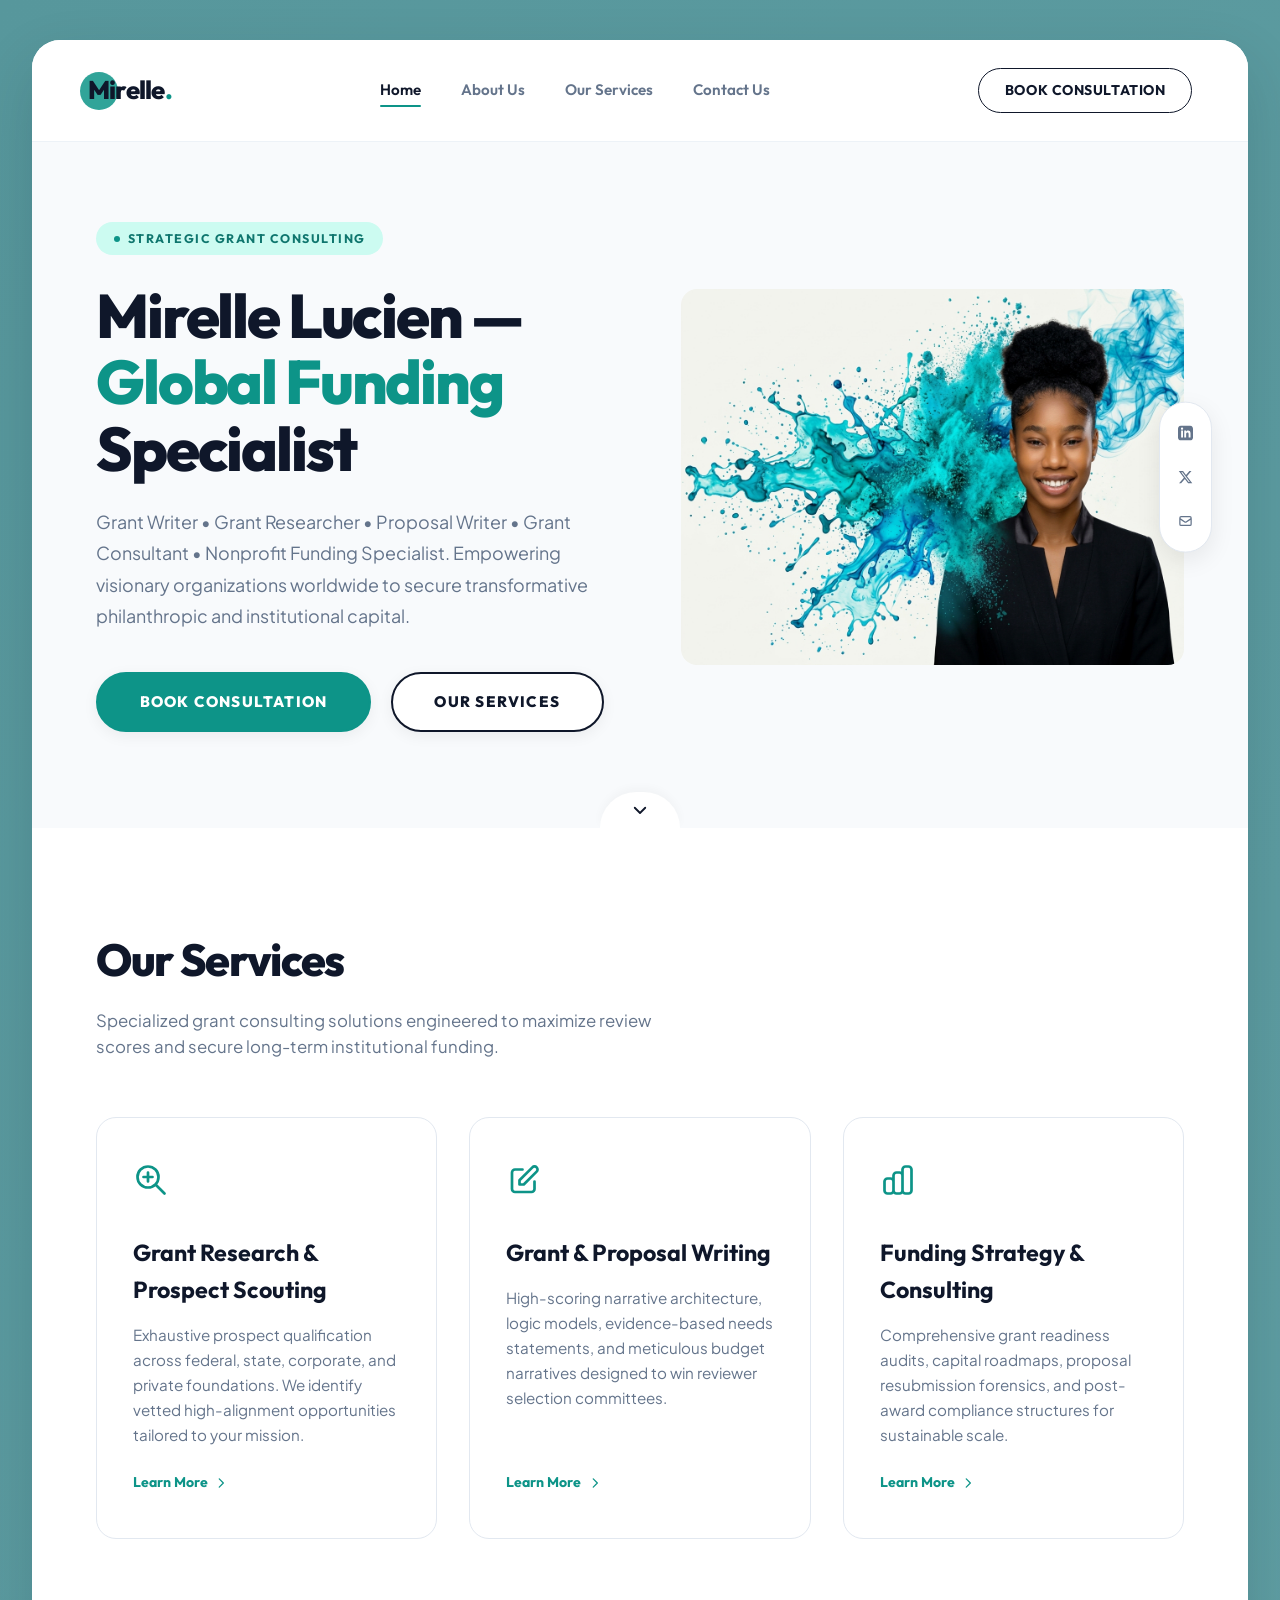
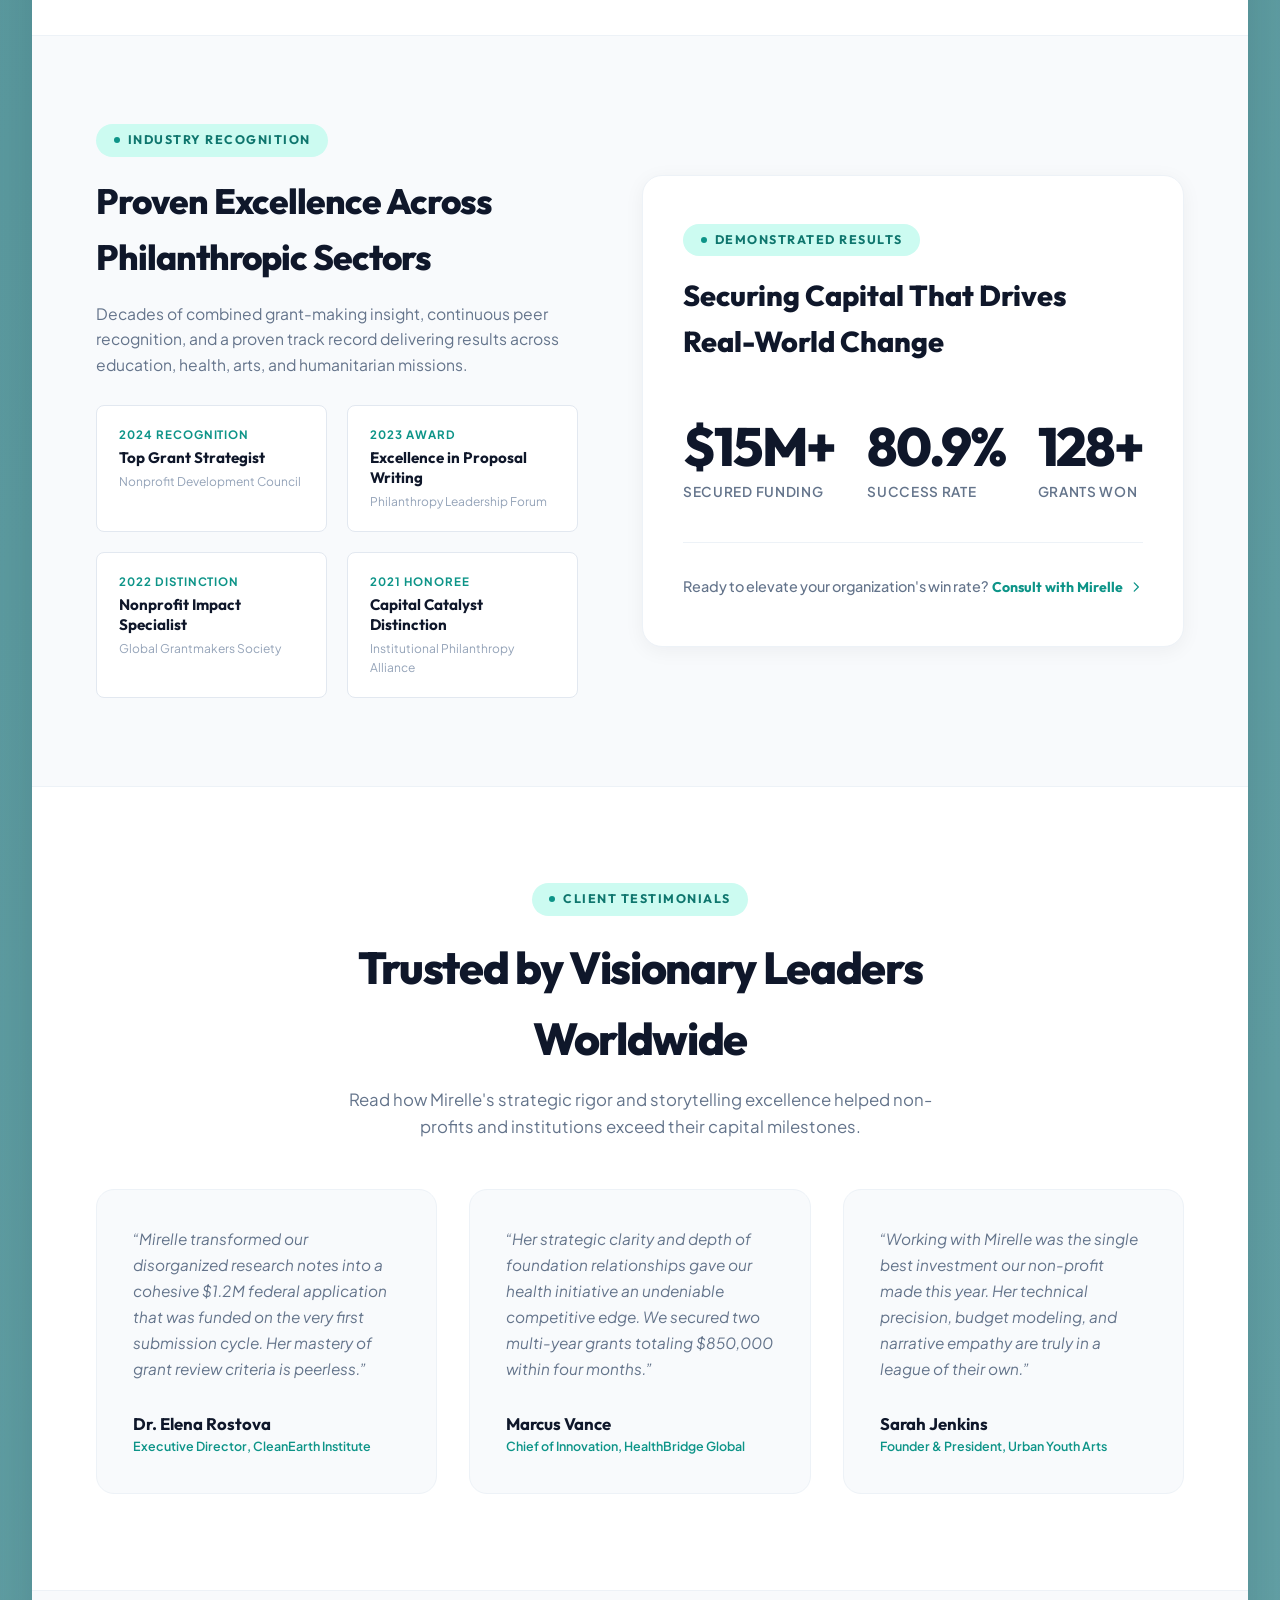
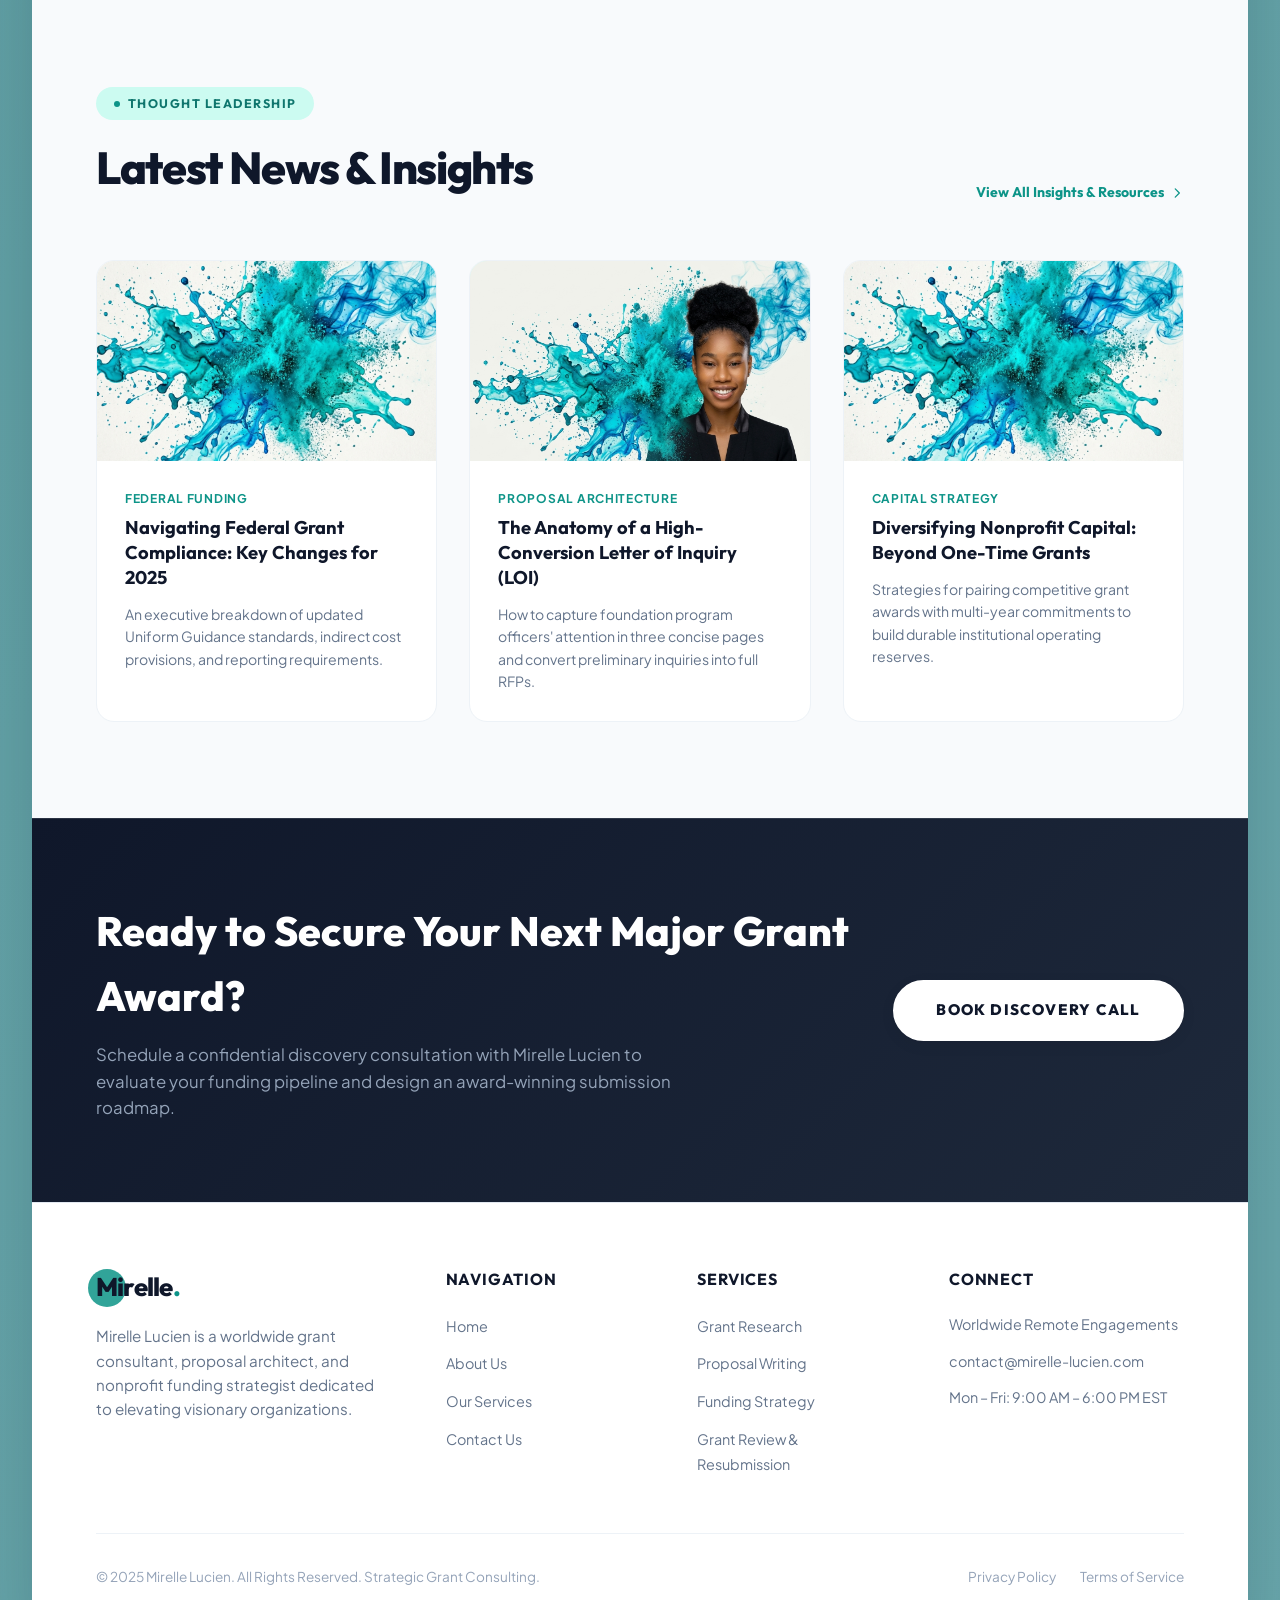
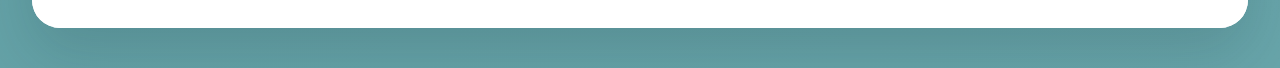
==== commit 36397c17: "feat: complete 4-page website redesign matching reference layout" ====
--- a/index.html
+++ b/index.html
@@ -3,533 +3,497 @@
 <head>
   <meta charset="UTF-8">
   <meta name="viewport" content="width=device-width, initial-scale=1.0">
-  <title>Mirelle Lucien — Global Grant Funding Specialist</title>
-  <meta name="description" content="Professional grant research, grant writing, proposal development and funding strategy for organizations, nonprofits and individuals worldwide.">
+  <title>Mirelle Lucien — Strategic Grant Consulting & Global Funding Specialist</title>
+  <meta name="description" content="Professional grant research, grant writing, proposal development, and funding strategy for non-profits, institutions, and leaders worldwide.">
   
-  <!-- Google Fonts: Editorial Serif & Luxury Sans Pairings -->
-  <link rel="preconnect" href="https://fonts.googleapis.com">
-  <link rel="preconnect" href="https://fonts.gstatic.com" crossorigin>
-  <link href="https://fonts.googleapis.com/css2?family=Cinzel:wght@500;600;700;800&family=Plus+Jakarta+Sans:wght@300;400;500;600;700;800&family=Space+Grotesk:wght@400;500;600&display=swap" rel="stylesheet">
-  
+  <!-- Favicon -->
+  <link rel="icon" href="data:image/svg+xml,<svg xmlns=%22http://www.w3.org/2000/svg%22 viewBox=%220 0 100 100%22><circle cx=%2250%22 cy=%2250%22 r=%2250%22 fill=%22%230d9488%22/><text y=%22.7em%22 x=%2250%22 text-anchor=%22middle%22 font-size=%2260%22 font-family=%22sans-serif%22 font-weight=%22bold%22 fill=%22white%22>M</text></svg>">
+
+  <!-- Stylesheet -->
   <link rel="stylesheet" href="styles.css">
 </head>
 <body>
 
   <!-- ==========================================================================
-       TOP LUXURY CORPORATE FRAMING HEADER (Discreet Overlay)
+       OUTER CANVAS WRAPPER (Reference Muted Soft Teal Background)
        ========================================================================== -->
-  <header class="hero-top-nav" id="topNav">
-    <div class="nav-wrapper">
-      <a href="#hero" class="brand-signature" aria-label="Mirelle Lucien Homepage">
-        <span class="brand-monogram">ML</span>
-        <div class="brand-text">
-          <span class="brand-name">MIRELLE LUCIEN</span>
-          <span class="brand-tagline">GLOBAL GRANT FUNDING SPECIALIST</span>
-        </div>
-      </a>
-
-      <!-- Professional Availability Pill -->
-      <div class="availability-status" aria-label="Current Client Availability">
-        <span class="status-pulse-dot" aria-hidden="true"></span>
-        <span class="status-text">Accepting Worldwide Engagements</span>
-      </div>
-
-      <!-- Quick Consultation Trigger -->
-      <div class="top-nav-actions">
-        <a href="#consultation" class="top-cta-link" id="navConsultBtn">
-          <span>Book a Consultation</span>
-          <svg class="cta-arrow" width="14" height="14" viewBox="0 0 24 24" fill="none" stroke="currentColor" stroke-width="2.2" stroke-linecap="round" stroke-linejoin="round" aria-hidden="true">
-            <line x1="5" y1="12" x2="19" y2="12"></line>
-            <polyline points="12 5 19 12 12 19"></polyline>
-          </svg>
-        </a>
-      </div>
-    </div>
-  </header>
-
-  <!-- ==========================================================================
-       HERO SECTION — CINEMATIC SLIDER REVOLUTION PRESENTATION (100vh)
-       ========================================================================== -->
-  <section class="hero-master-stage" id="heroMaster" aria-roledescription="carousel" aria-label="Mirelle Lucien Grant Consulting Showcase">
-
-    <!-- ==================== ATMOSPHERIC BACKGROUND SYSTEM ==================== -->
-    <div class="bg-depth-layer" aria-hidden="true">
-      <!-- Ambient Radial Spotlights -->
-      <div class="ambient-glow glow-teal-hero" id="glowPrimary"></div>
-      <div class="ambient-glow glow-cyan-soft" id="glowSecondary"></div>
-      <div class="ambient-glow glow-portrait-halo" id="glowPortrait"></div>
-      
-      <!-- Architectural Technical Grid & Coordinates -->
-      <div class="technical-grid-mesh"></div>
-      
-      <!-- Subtle Decorative Light Sweep -->
-      <div class="cinematic-light-sweep" id="lightSweep"></div>
-      
-      <!-- Subtle Abstract Floating Particles / Coordinates -->
-      <div class="tech-coordinate coord-tl">LAT 40.7128° N • LON 74.0060° W // GLOBAL CAPITAL ARCHITECTURE</div>
-      <div class="tech-coordinate coord-br">SYS: GRANT_PIPELINE // SECURED_FUNDING_VECTOR_V4.2</div>
-      <span class="crosshair-marker cross-1">+</span>
-      <span class="crosshair-marker cross-2">+</span>
-      <span class="crosshair-marker cross-3">+</span>
-
-      <!-- Dynamic Slide-Specific Atmospheric Backplates -->
-      <div class="slide-backplate backplate-1 is-active" data-backplate="0"></div>
-      <div class="slide-backplate backplate-2" data-backplate="1">
-        <div class="radar-matrix-lines"></div>
-      </div>
-      <div class="slide-backplate backplate-3" data-backplate="2">
-        <div class="proposal-blueprint-grid"></div>
-      </div>
-      <div class="slide-backplate backplate-4" data-backplate="3">
-        <div class="strategy-vector-rings"></div>
-      </div>
-    </div>
-
-    <!-- ==================== MAIN SLIDER VIEWPORT ==================== -->
-    <div class="hero-content-bounds">
-      <div class="hero-layout-grid">
-
-        <!-- ==========================================
-             LEFT SIDE: EDITORIAL CONTENT STAGE
-             ========================================== -->
-        <div class="editorial-content-column">
-
-          <!-- Shared Master Eyebrow (Contextual badge) -->
-          <div class="eyebrow-container" id="heroEyebrow">
-            <div class="eyebrow-inner">
-              <span class="eyebrow-dot"></span>
-              <span class="eyebrow-text">MIRELLE LUCIEN • GLOBAL GRANT FUNDING SPECIALIST</span>
-            </div>
-          </div>
-
-          <!-- SLIDE CONTENTS WRAPPER -->
-          <div class="slides-text-stack">
-
-            <!-- ---------- SLIDE 1: INTRO / CORE VALUE PROPOSITION ---------- -->
-            <article class="slide-article is-active" data-slide-index="0" aria-label="1 of 4: Turning Funding Opportunities into Real Possibilities">
-              <div class="slide-role-chips">
-                <span class="role-chip">GRANT WRITER</span>
-                <span class="role-dot">•</span>
-                <span class="role-chip">GRANT RESEARCHER</span>
-                <span class="role-dot">•</span>
-                <span class="role-chip">PROPOSAL WRITER</span>
-                <span class="role-dot">•</span>
-                <span class="role-chip">GRANT CONSULTANT</span>
-                <span class="role-dot">•</span>
-                <span class="role-chip">NONPROFIT SPECIALIST</span>
-              </div>
-
-              <h1 class="editorial-headline">
-                <span class="mask-line"><span class="reveal-content text-accent-highlight">TURNING FUNDING</span></span>
-                <span class="mask-line"><span class="reveal-content">OPPORTUNITIES</span></span>
-                <span class="mask-line"><span class="reveal-content text-gradient-cyan">INTO REAL POSSIBILITIES.</span></span>
-              </h1>
-
-              <p class="editorial-subtext">
-                Professional grant research, grant writing, proposal development and funding strategy for organizations, nonprofits and individuals worldwide.
-              </p>
-
-              <!-- Dual CTA Buttons -->
-              <div class="hero-cta-group">
-                <a href="#consultation" class="btn btn-luxury-primary" id="btnConsultSlide1">
-                  <span class="btn-ripple"></span>
-                  <span class="btn-label">BOOK A CONSULTATION</span>
-                  <svg class="btn-icon-svg" width="16" height="16" viewBox="0 0 24 24" fill="none" stroke="currentColor" stroke-width="2.2" stroke-linecap="round" stroke-linejoin="round" aria-hidden="true">
-                    <line x1="5" y1="12" x2="19" y2="12"></line>
-                    <polyline points="12 5 19 12 12 19"></polyline>
-                  </svg>
-                </a>
-                <a href="#services" class="btn btn-luxury-secondary" id="btnServicesSlide1">
-                  <span class="btn-label">EXPLORE SERVICES</span>
-                  <svg class="btn-icon-svg" width="16" height="16" viewBox="0 0 24 24" fill="none" stroke="currentColor" stroke-width="2.2" stroke-linecap="round" stroke-linejoin="round" aria-hidden="true">
-                    <circle cx="12" cy="12" r="10"></circle>
-                    <polygon points="16.24 7.76 14.12 14.12 7.76 16.24 9.88 9.88 16.24 7.76"></polygon>
-                  </svg>
-                </a>
-              </div>
-
-              <!-- Trust Micro-Metrics -->
-              <div class="editorial-trust-strip">
-                <div class="trust-badge-unit">
-                  <span class="trust-num">$18M+</span>
-                  <span class="trust-label">Secured Grant Pipelines</span>
-                </div>
-                <div class="trust-sep"></div>
-                <div class="trust-badge-unit">
-                  <span class="trust-num">94.8%</span>
-                  <span class="trust-label">Funder Alignment Rate</span>
-                </div>
-                <div class="trust-sep"></div>
-                <div class="trust-badge-unit">
-                  <span class="trust-num">Worldwide</span>
-                  <span class="trust-label">Institutional & NGO Reach</span>
-                </div>
-              </div>
-            </article>
-
-            <!-- ---------- SLIDE 2: GRANT RESEARCH & OPPORTUNITY SOURCING ---------- -->
-            <article class="slide-article" data-slide-index="1" aria-label="2 of 4: Find the Right Funding Opportunities">
-              <div class="slide-role-chips">
-                <span class="role-chip">GRANT RESEARCH</span>
-                <span class="role-dot">•</span>
-                <span class="role-chip">ELIGIBILITY AUDIT</span>
-                <span class="role-dot">•</span>
-                <span class="role-chip">PROSPECT INTELLIGENCE</span>
-              </div>
-
-              <h2 class="editorial-headline">
-                <span class="mask-line"><span class="reveal-content text-accent-highlight">FIND THE RIGHT</span></span>
-                <span class="mask-line"><span class="reveal-content text-gradient-cyan">FUNDING</span></span>
-                <span class="mask-line"><span class="reveal-content">OPPORTUNITIES.</span></span>
-              </h2>
-
-              <p class="editorial-subtext">
-                Strategic grant research focused on identifying relevant opportunities aligned with your goals, projects and funding needs.
-              </p>
-
-              <!-- Dual CTA Buttons -->
-              <div class="hero-cta-group">
-                <a href="#consultation" class="btn btn-luxury-primary">
-                  <span class="btn-ripple"></span>
-                  <span class="btn-label">BOOK A CONSULTATION</span>
-                  <svg class="btn-icon-svg" width="16" height="16" viewBox="0 0 24 24" fill="none" stroke="currentColor" stroke-width="2.2" stroke-linecap="round" stroke-linejoin="round" aria-hidden="true">
-                    <line x1="5" y1="12" x2="19" y2="12"></line>
-                    <polyline points="12 5 19 12 12 19"></polyline>
-                  </svg>
-                </a>
-                <a href="#services" class="btn btn-luxury-secondary">
-                  <span class="btn-label">EXPLORE SERVICES</span>
-                  <svg class="btn-icon-svg" width="16" height="16" viewBox="0 0 24 24" fill="none" stroke="currentColor" stroke-width="2.2" stroke-linecap="round" stroke-linejoin="round" aria-hidden="true">
-                    <circle cx="12" cy="12" r="10"></circle>
-                    <polygon points="16.24 7.76 14.12 14.12 7.76 16.24 9.88 9.88 16.24 7.76"></polygon>
-                  </svg>
-                </a>
-              </div>
-
-              <!-- Research Pillars -->
-              <div class="editorial-trust-strip">
-                <div class="trust-badge-unit">
-                  <span class="trust-num">Federal & State</span>
-                  <span class="trust-label">Agency Opportunity Mapping</span>
-                </div>
-                <div class="trust-sep"></div>
-                <div class="trust-badge-unit">
-                  <span class="trust-num">Philanthropic</span>
-                  <span class="trust-label">Global Foundation Matching</span>
-                </div>
-                <div class="trust-sep"></div>
-                <div class="trust-badge-unit">
-                  <span class="trust-num">Audit-Grade</span>
-                  <span class="trust-label">Rigorously Vetted Criteria</span>
-                </div>
-              </div>
-            </article>
-
-            <!-- ---------- SLIDE 3: GRANT WRITING & PROPOSAL DEVELOPMENT ---------- -->
-            <article class="slide-article" data-slide-index="2" aria-label="3 of 4: Turn Strong Ideas into Stronger Proposals">
-              <div class="slide-role-chips">
-                <span class="role-chip">PROPOSAL WRITING</span>
-                <span class="role-dot">•</span>
-                <span class="role-chip">NARRATIVE PRECISION</span>
-                <span class="role-dot">•</span>
-                <span class="role-chip">BUDGET DEVELOPMENT</span>
-              </div>
-
-              <h2 class="editorial-headline">
-                <span class="mask-line"><span class="reveal-content text-accent-highlight">TURN STRONG IDEAS</span></span>
-                <span class="mask-line"><span class="reveal-content">INTO STRONGER</span></span>
-                <span class="mask-line"><span class="reveal-content text-gradient-cyan">PROPOSALS.</span></span>
-              </h2>
-
-              <p class="editorial-subtext">
-                Professional grant and proposal writing designed to communicate your vision, impact and funding needs with clarity.
-              </p>
-
-              <!-- Dual CTA Buttons -->
-              <div class="hero-cta-group">
-                <a href="#consultation" class="btn btn-luxury-primary">
-                  <span class="btn-ripple"></span>
-                  <span class="btn-label">BOOK A CONSULTATION</span>
-                  <svg class="btn-icon-svg" width="16" height="16" viewBox="0 0 24 24" fill="none" stroke="currentColor" stroke-width="2.2" stroke-linecap="round" stroke-linejoin="round" aria-hidden="true">
-                    <line x1="5" y1="12" x2="19" y2="12"></line>
-                    <polyline points="12 5 19 12 12 19"></polyline>
-                  </svg>
-                </a>
-                <a href="#services" class="btn btn-luxury-secondary">
-                  <span class="btn-label">EXPLORE SERVICES</span>
-                  <svg class="btn-icon-svg" width="16" height="16" viewBox="0 0 24 24" fill="none" stroke="currentColor" stroke-width="2.2" stroke-linecap="round" stroke-linejoin="round" aria-hidden="true">
-                    <circle cx="12" cy="12" r="10"></circle>
-                    <polygon points="16.24 7.76 14.12 14.12 7.76 16.24 9.88 9.88 16.24 7.76"></polygon>
-                  </svg>
-                </a>
-              </div>
-
-              <!-- Proposal Pillars -->
-              <div class="editorial-trust-strip">
-                <div class="trust-badge-unit">
-                  <span class="trust-num">Compelling</span>
-                  <span class="trust-label">Impact-Driven Case Statements</span>
-                </div>
-                <div class="trust-sep"></div>
-                <div class="trust-badge-unit">
-                  <span class="trust-num">Compliance</span>
-                  <span class="trust-label">100% RFP Guideline Adherence</span>
-                </div>
-                <div class="trust-sep"></div>
-                <div class="trust-badge-unit">
-                  <span class="trust-num">Evidence</span>
-                  <span class="trust-label">Data & Logic Model Frameworks</span>
-                </div>
-              </div>
-            </article>
-
-            <!-- ---------- SLIDE 4: STRATEGIC FUNDING CONSULTING ---------- -->
-            <article class="slide-article" data-slide-index="3" aria-label="4 of 4: Build a Smarter Funding Strategy">
-              <div class="slide-role-chips">
-                <span class="role-chip">GRANT CONSULTANT</span>
-                <span class="role-dot">•</span>
-                <span class="role-chip">FUNDING ROADMAPS</span>
-                <span class="role-dot">•</span>
-                <span class="role-chip">CAPACITY BUILDING</span>
-              </div>
-
-              <h2 class="editorial-headline">
-                <span class="mask-line"><span class="reveal-content text-accent-highlight">BUILD A SMARTER</span></span>
-                <span class="mask-line"><span class="reveal-content text-gradient-cyan">FUNDING STRATEGY.</span></span>
-                <span class="mask-line"><span class="reveal-content">WITH CERTAINTY.</span></span>
-              </h2>
-
-              <p class="editorial-subtext">
-                Get professional guidance for navigating the grant landscape and developing a focused approach to funding.
-              </p>
-
-              <!-- Dual CTA Buttons -->
-              <div class="hero-cta-group">
-                <a href="#consultation" class="btn btn-luxury-primary">
-                  <span class="btn-ripple"></span>
-                  <span class="btn-label">BOOK A CONSULTATION</span>
-                  <svg class="btn-icon-svg" width="16" height="16" viewBox="0 0 24 24" fill="none" stroke="currentColor" stroke-width="2.2" stroke-linecap="round" stroke-linejoin="round" aria-hidden="true">
-                    <line x1="5" y1="12" x2="19" y2="12"></line>
-                    <polyline points="12 5 19 12 12 19"></polyline>
-                  </svg>
-                </a>
-                <a href="#services" class="btn btn-luxury-secondary">
-                  <span class="btn-label">EXPLORE SERVICES</span>
-                  <svg class="btn-icon-svg" width="16" height="16" viewBox="0 0 24 24" fill="none" stroke="currentColor" stroke-width="2.2" stroke-linecap="round" stroke-linejoin="round" aria-hidden="true">
-                    <circle cx="12" cy="12" r="10"></circle>
-                    <polygon points="16.24 7.76 14.12 14.12 7.76 16.24 9.88 9.88 16.24 7.76"></polygon>
-                  </svg>
-                </a>
-              </div>
-
-              <!-- Consulting Pillars -->
-              <div class="editorial-trust-strip">
-                <div class="trust-badge-unit">
-                  <span class="trust-num">Long-Term</span>
-                  <span class="trust-label">Multi-Year Funding Pipelines</span>
-                </div>
-                <div class="trust-sep"></div>
-                <div class="trust-badge-unit">
-                  <span class="trust-num">Navigation</span>
-                  <span class="trust-label">Funder Relationship Mastery</span>
-                </div>
-                <div class="trust-sep"></div>
-                <div class="trust-badge-unit">
-                  <span class="trust-num">Executive</span>
-                  <span class="trust-label">Advisory for Leaders & Boards</span>
-                </div>
-              </div>
-            </article>
-
-          </div>
-        </div>
-
-        <!-- ==========================================
-             RIGHT SIDE: CINEMATIC PORTRAIT & DEPTH STAGE
-             ========================================== -->
-        <div class="portrait-stage-column" id="visualStage">
-          <div class="portrait-parallax-container" id="portraitParallax">
-
-            <!-- Deep Ambient Radial Glow & Rim Light Aura -->
-            <div class="cinematic-portrait-aura" aria-hidden="true"></div>
+  <div class="page-canvas-wrapper">
+    
+    <!-- MAIN FLOATING WHITE CARD CONTAINER -->
+    <main class="main-floating-card">
+
+      <!-- ======================================================================
+           HEADER NAVIGATION (Portfo. Reference Aesthetic)
+           ====================================================================== -->
+      <header class="site-header" id="siteHeader">
+        <div class="header-container">
+          <!-- Reference Style Logo ("Portfo." Style with Teal Bubble) -->
+          <a href="index.html" class="brand-logo" aria-label="Mirelle Lucien Homepage">
+            <span class="logo-bubble-accent" aria-hidden="true"></span>
+            <span class="logo-text">Mirelle<span class="logo-dot">.</span></span>
+          </a>
+
+          <!-- Desktop Navigation -->
+          <nav class="desktop-nav" aria-label="Primary Navigation">
+            <a href="index.html" class="nav-link active">Home</a>
+            <a href="about.html" class="nav-link">About Us</a>
+            <a href="services.html" class="nav-link">Our Services</a>
+            <a href="contact.html" class="nav-link">Contact Us</a>
+          </nav>
+
+          <!-- Header Actions -->
+          <div class="header-actions">
+            <a href="contact.html" class="btn-header-cta">Book Consultation</a>
+            <button class="mobile-menu-trigger" id="mobileMenuOpen" aria-label="Open mobile menu" aria-expanded="false">
+              <span></span>
+              <span></span>
+              <span></span>
+            </button>
+          </div>
+        </div>
+      </header>
+
+      <!-- Mobile Navigation Drawer -->
+      <div class="mobile-drawer-overlay" id="mobileDrawerOverlay"></div>
+      <aside class="mobile-nav-drawer" id="mobileNavDrawer" aria-label="Mobile Navigation">
+        <div class="drawer-header">
+          <a href="index.html" class="brand-logo">
+            <span class="logo-bubble-accent" aria-hidden="true"></span>
+            <span class="logo-text">Mirelle<span class="logo-dot">.</span></span>
+          </a>
+          <button class="drawer-close" id="mobileMenuClose" aria-label="Close menu">&times;</button>
+        </div>
+
+        <nav class="mobile-links">
+          <a href="index.html" class="mobile-link active">Home</a>
+          <a href="about.html" class="mobile-link">About Us</a>
+          <a href="services.html" class="mobile-link">Our Services</a>
+          <a href="contact.html" class="mobile-link">Contact Us</a>
+        </nav>
+
+        <div style="margin-top: auto;">
+          <a href="contact.html" class="btn-ref-pill btn-ref-pill-teal" style="width: 100%; text-align: center;">Book Consultation</a>
+          <p style="font-size: 0.85rem; color: var(--text-muted); text-align: center; margin-top: 1rem;">
+            Serving Visionary Clients Worldwide
+          </p>
+        </div>
+      </aside>
+
+      <!-- ======================================================================
+           REFERENCE-ACCURATE HERO SECTION (Static Non-Sliding Stage)
+           ====================================================================== -->
+      <section class="ref-hero-section" id="hero">
+        <div class="ref-hero-grid">
+          
+          <!-- Left Column: Editorial Typography & Actions -->
+          <div class="ref-hero-left">
+            <div class="hero-eyebrow-pill">
+              <span class="hero-eyebrow-dot"></span>
+              Strategic Grant Consulting
+            </div>
+
+            <h1 class="ref-hero-title">
+              Mirelle Lucien — <br>
+              <span class="text-teal-highlight">Global Funding</span> Specialist
+            </h1>
+
+            <p class="ref-hero-subtitle">
+              Grant Writer • Grant Researcher • Proposal Writer • Grant Consultant • Nonprofit Funding Specialist. Empowering visionary organizations worldwide to secure transformative philanthropic and institutional capital.
+            </p>
+
+            <div style="display: flex; gap: 1.25rem; flex-wrap: wrap; align-items: center;">
+              <a href="contact.html" class="btn-ref-pill btn-ref-pill-teal">Book Consultation</a>
+              <a href="#services" class="btn-ref-pill">Our Services</a>
+            </div>
+          </div>
+
+          <!-- Right Column: Mirelle Portrait + Cyan Ink Splash Visual -->
+          <div class="ref-hero-right">
+            <div class="hero-visual-frame">
+              <img 
+                src="assets/images/mirelle-hero-splash.jpg" 
+                alt="Mirelle Lucien - Global Grant Funding Specialist" 
+                class="hero-splash-img"
+              >
+            </div>
+
+            <!-- Vertical Social Bar (Matching Reference Layout) -->
+            <aside class="vertical-social-bar" aria-label="Social links">
+              <a href="https://linkedin.com" target="_blank" rel="noopener noreferrer" class="social-circle-link" aria-label="LinkedIn">
+                <svg width="15" height="15" fill="currentColor" viewBox="0 0 24 24"><path d="M19 0h-14c-2.761 0-5 2.239-5 5v14c0 2.761 2.239 5 5 5h14c2.762 0 5-2.239 5-5v-14c0-2.761-2.238-5-5-5zm-11 19h-3v-11h3v11zm-1.5-12.268c-.966 0-1.75-.79-1.75-1.764s.784-1.764 1.75-1.764 1.75.79 1.75 1.764-.783 1.764-1.75 1.764zm13.5 12.268h-3v-5.604c0-3.368-4-3.113-4 0v5.604h-3v-11h3v1.765c1.396-2.586 7-2.777 7 2.476v6.759z"/></svg>
+              </a>
+              <a href="https://twitter.com" target="_blank" rel="noopener noreferrer" class="social-circle-link" aria-label="Twitter">
+                <svg width="15" height="15" fill="currentColor" viewBox="0 0 24 24"><path d="M18.244 2.25h3.308l-7.227 8.26 8.502 11.24H16.17l-5.214-6.817L4.99 21.75H1.68l7.73-8.835L1.254 2.25H8.08l4.713 6.231zm-1.161 17.52h1.833L7.084 4.126H5.117z"/></svg>
+              </a>
+              <a href="mailto:contact@mirelle-lucien.com" class="social-circle-link" aria-label="Email">
+                <svg width="15" height="15" fill="none" stroke="currentColor" stroke-width="2" viewBox="0 0 24 24"><path stroke-linecap="round" stroke-linejoin="round" d="M3 8l7.89 5.26a2 2 0 002.22 0L21 8M5 19h14a2 2 0 002-2V7a2 2 0 00-2-2H5a2 2 0 00-2 2v10a2 2 0 002 2z"/></svg>
+              </a>
+            </aside>
+          </div>
+
+        </div>
+
+        <!-- Reference Curved Tab Notch with Down Arrow -->
+        <div class="hero-scroll-notch">
+          <a href="#services" aria-label="Scroll down to services">
+            <svg width="18" height="18" fill="none" stroke="currentColor" stroke-width="2.4" viewBox="0 0 24 24">
+              <path stroke-linecap="round" stroke-linejoin="round" d="M19 9l-7 7-7-7"/>
+            </svg>
+          </a>
+        </div>
+      </section>
+
+      <!-- ======================================================================
+           OUR SERVICES SECTION (3 Clean Rounded Cards from Reference)
+           ====================================================================== -->
+      <section class="services-section" id="services">
+        <div class="section-header-wrap">
+          <h2 class="section-main-title">Our Services</h2>
+          <p class="section-desc-line">
+            Specialized grant consulting solutions engineered to maximize review scores and secure long-term institutional funding.
+          </p>
+        </div>
+
+        <!-- 3 Rounded Service Cards Grid -->
+        <div class="ref-services-grid">
+          
+          <!-- Service Card 1 -->
+          <article class="service-card-ref">
+            <div>
+              <div class="service-card-icon">
+                <svg width="36" height="36" fill="none" stroke="currentColor" stroke-width="1.8" viewBox="0 0 24 24">
+                  <path stroke-linecap="round" stroke-linejoin="round" d="M21 21l-6-6m2-5a7 7 0 11-14 0 7 7 0 0114 0zM10 7v3m0 0v3m0-3h3m-3 0H7"/>
+                </svg>
+              </div>
+              <h3 class="service-card-title">Grant Research & Prospect Scouting</h3>
+              <p class="service-card-desc">
+                Exhaustive prospect qualification across federal, state, corporate, and private foundations. We identify vetted high-alignment opportunities tailored to your mission.
+              </p>
+            </div>
+            <a href="services.html#research" class="service-card-link">
+              <span>Learn More</span>
+              <svg width="14" height="14" fill="none" stroke="currentColor" stroke-width="2.2" viewBox="0 0 24 24"><path stroke-linecap="round" stroke-linejoin="round" d="M9 5l7 7-7 7"/></svg>
+            </a>
+          </article>
+
+          <!-- Service Card 2 -->
+          <article class="service-card-ref">
+            <div>
+              <div class="service-card-icon">
+                <svg width="36" height="36" fill="none" stroke="currentColor" stroke-width="1.8" viewBox="0 0 24 24">
+                  <path stroke-linecap="round" stroke-linejoin="round" d="M11 5H6a2 2 0 00-2 2v11a2 2 0 002 2h11a2 2 0 002-2v-5m-1.414-9.414a2 2 0 112.828 2.828L11.828 15H9v-2.828l8.586-8.586z"/>
+                </svg>
+              </div>
+              <h3 class="service-card-title">Grant & Proposal Writing</h3>
+              <p class="service-card-desc">
+                High-scoring narrative architecture, logic models, evidence-based needs statements, and meticulous budget narratives designed to win reviewer selection committees.
+              </p>
+            </div>
+            <a href="services.html#writing" class="service-card-link">
+              <span>Learn More</span>
+              <svg width="14" height="14" fill="none" stroke="currentColor" stroke-width="2.2" viewBox="0 0 24 24"><path stroke-linecap="round" stroke-linejoin="round" d="M9 5l7 7-7 7"/></svg>
+            </a>
+          </article>
+
+          <!-- Service Card 3 -->
+          <article class="service-card-ref">
+            <div>
+              <div class="service-card-icon">
+                <svg width="36" height="36" fill="none" stroke="currentColor" stroke-width="1.8" viewBox="0 0 24 24">
+                  <path stroke-linecap="round" stroke-linejoin="round" d="M9 19v-6a2 2 0 00-2-2H5a2 2 0 00-2 2v6a2 2 0 002 2h2a2 2 0 002-2zm0 0V9a2 2 0 012-2h2a2 2 0 012 2v10m-6 0a2 2 0 002 2h2a2 2 0 002-2m0 0V5a2 2 0 012-2h2a2 2 0 012 2v14a2 2 0 01-2 2h-2a2 2 0 01-2-2z"/>
+                </svg>
+              </div>
+              <h3 class="service-card-title">Funding Strategy & Consulting</h3>
+              <p class="service-card-desc">
+                Comprehensive grant readiness audits, capital roadmaps, proposal resubmission forensics, and post-award compliance structures for sustainable scale.
+              </p>
+            </div>
+            <a href="services.html#strategy" class="service-card-link">
+              <span>Learn More</span>
+              <svg width="14" height="14" fill="none" stroke="currentColor" stroke-width="2.2" viewBox="0 0 24 24"><path stroke-linecap="round" stroke-linejoin="round" d="M9 5l7 7-7 7"/></svg>
+            </a>
+          </article>
+
+        </div>
+      </section>
+
+      <!-- ======================================================================
+           AWARDS & RECOGNITIONS / BIG STATS (Reference Layout)
+           ====================================================================== -->
+      <section class="awards-stats-section">
+        <div class="awards-stats-grid">
+          
+          <!-- Left: Recognitions -->
+          <div>
+            <div class="hero-eyebrow-pill" style="margin-bottom: 1rem;">
+              <span class="hero-eyebrow-dot"></span>
+              Industry Recognition
+            </div>
+            <h2 class="section-main-title" style="font-size: 2.2rem; margin-bottom: 1rem;">
+              Proven Excellence Across Philanthropic Sectors
+            </h2>
+            <p style="color: var(--text-muted); font-size: 0.98rem; line-height: 1.6;">
+              Decades of combined grant-making insight, continuous peer recognition, and a proven track record delivering results across education, health, arts, and humanitarian missions.
+            </p>
+
+            <div class="awards-list-grid">
+              <div class="award-item-card">
+                <span class="award-year">2024 RECOGNITION</span>
+                <span class="award-name">Top Grant Strategist</span>
+                <span class="award-issuer">Nonprofit Development Council</span>
+              </div>
+              <div class="award-item-card">
+                <span class="award-year">2023 AWARD</span>
+                <span class="award-name">Excellence in Proposal Writing</span>
+                <span class="award-issuer">Philanthropy Leadership Forum</span>
+              </div>
+              <div class="award-item-card">
+                <span class="award-year">2022 DISTINCTION</span>
+                <span class="award-name">Nonprofit Impact Specialist</span>
+                <span class="award-issuer">Global Grantmakers Society</span>
+              </div>
+              <div class="award-item-card">
+                <span class="award-year">2021 HONOREE</span>
+                <span class="award-name">Capital Catalyst Distinction</span>
+                <span class="award-issuer">Institutional Philanthropy Alliance</span>
+              </div>
+            </div>
+          </div>
+
+          <!-- Right: Big Bold Metrics -->
+          <div style="background: #ffffff; padding: 3rem 2.5rem; border-radius: 20px; border: 1px solid var(--surface-border-subtle); box-shadow: var(--shadow-subtle);">
+            <div class="hero-eyebrow-pill" style="margin-bottom: 1rem;">
+              <span class="hero-eyebrow-dot"></span>
+              Demonstrated Results
+            </div>
+            <h3 style="font-family: var(--font-heading); font-size: 1.8rem; font-weight: 800; color: var(--text-main); margin-bottom: 1.5rem;">
+              Securing Capital That Drives Real-World Change
+            </h3>
             
-            <!-- High-End Technical Architectural Orbit Ring -->
-            <div class="tech-orbit-ring ring-outer" aria-hidden="true"></div>
-            <div class="tech-orbit-ring ring-inner" aria-hidden="true"></div>
-
-            <!-- Dynamic State Data Layer (Changes with slides) -->
-            <div class="floating-data-layer layer-state-1 is-active" data-data-layer="0" aria-hidden="true">
-              <div class="data-vector-line line-1"></div>
-              <div class="data-vector-line line-2"></div>
-              <div class="data-pulse-dot dot-1"></div>
-              <div class="data-pulse-dot dot-2"></div>
-            </div>
-            <div class="floating-data-layer layer-state-2" data-data-layer="1" aria-hidden="true">
-              <!-- Strategic Grant Matrix Layer: Floating lines, dots, coordinates -->
-              <div class="matrix-grid-wire"></div>
-              <div class="matrix-stat-chip chip-1">TARGET: $500K - $2.5M</div>
-              <div class="matrix-stat-chip chip-2">FIT SCORE: 98.4%</div>
-              <div class="matrix-crosshair"></div>
-            </div>
-            <div class="floating-data-layer layer-state-3" data-data-layer="2" aria-hidden="true">
-              <!-- Proposal Blueprint Layers: Refined typography & structured document lines -->
-              <div class="doc-blueprint-sheet sheet-back"></div>
-              <div class="doc-blueprint-sheet sheet-front"></div>
-              <div class="doc-blueprint-badge">SECTION: NARRATIVE // APPROVED</div>
-            </div>
-            <div class="floating-data-layer layer-state-4" data-data-layer="3" aria-hidden="true">
-              <!-- Consulting Strategy Nodes: Global vectors & decision hubs -->
-              <div class="strategy-node-circle circle-1"></div>
-              <div class="strategy-node-circle circle-2"></div>
-              <div class="strategy-route-pill">CAPITAL ALLOCATION ROADMAP</div>
-            </div>
-
-            <!-- Mirelle Lucien Corporate Portrait Composite -->
-            <div class="portrait-frameless-wrapper">
-              <div class="portrait-depth-carrier" id="portraitCarrier">
-                <img 
-                  src="assets/images/mirelle-portrait-suit.jpg" 
-                  alt="Mirelle Lucien — Strategic Grant Consultant wearing black corporate suit" 
-                  class="portrait-hero-image"
-                  id="portraitImage"
-                  loading="eager"
-                >
-                <!-- Soft Cinematic Vignette & Edge Blend -->
-                <div class="portrait-cinematic-shading" aria-hidden="true"></div>
-                <div class="portrait-bottom-dissolve" aria-hidden="true"></div>
-              </div>
-            </div>
-
-            <!-- Floating Glassmorphic Credentials: Top-Left Card -->
-            <div class="glass-intel-card card-top-left" id="cardTop">
-              <div class="card-icon-halo">
-                <svg width="18" height="18" viewBox="0 0 24 24" fill="none" stroke="currentColor" stroke-width="2.2" stroke-linecap="round" stroke-linejoin="round" aria-hidden="true">
-                  <path d="M12 22s8-4 8-10V5l-8-3-8 3v7c0 6 8 10 8 10z"></path>
-                  <polyline points="9 12 11 14 15 10"></polyline>
-                </svg>
-              </div>
-              <div class="card-meta">
-                <span class="card-tag">EXECUTIVE SPECIALIST</span>
-                <span class="card-title">Mirelle Lucien</span>
-                <span class="card-sub">Trusted by Nonprofits Worldwide</span>
-              </div>
-            </div>
-
-            <!-- Floating Glassmorphic Credentials: Bottom-Right Card -->
-            <div class="glass-intel-card card-bottom-right" id="cardBottom">
-              <div class="card-icon-halo halo-pulse">
-                <svg width="18" height="18" viewBox="0 0 24 24" fill="none" stroke="currentColor" stroke-width="2.2" stroke-linecap="round" stroke-linejoin="round" aria-hidden="true">
-                  <polyline points="23 6 13.5 15.5 8.5 10.5 1 18"></polyline>
-                  <polyline points="17 6 23 6 23 12"></polyline>
-                </svg>
-              </div>
-              <div class="card-meta">
-                <span class="card-tag">STRATEGIC PRECISION</span>
-                <span class="card-title">High-Value Approvals</span>
-                <span class="card-sub">Custom Eligibility Auditing</span>
-              </div>
-            </div>
-
-            <!-- Active Slide Dynamic Context Indicator -->
-            <div class="stage-context-indicator" id="stageContext">
-              <span class="context-bullet"></span>
-              <span class="context-label" id="contextLabelText">Full-Spectrum Grant Management</span>
-            </div>
-
-          </div>
-        </div>
-
-      </div>
-    </div>
-
-    <!-- ==========================================================================
-         SLIDER REVOLUTION HUD: PAGINATION, PROGRESS BAR & INTERACTIVE CONTROLS
-         ========================================================================== -->
-    <div class="hero-slider-hud" aria-label="Slide Navigation Controls">
-      <div class="hud-inner-container">
-
-        <!-- Numeric Slide Counter (01 / 04) -->
-        <div class="hud-counter-module" aria-live="polite">
-          <span class="counter-active-num" id="currentSlideNum">01</span>
-          <span class="counter-divider">/</span>
-          <span class="counter-total-num">04</span>
-        </div>
-
-        <!-- Master Synchronized Progress Line -->
-        <div class="hud-progress-track" aria-hidden="true">
-          <div class="hud-progress-fill" id="hudProgressFill"></div>
-        </div>
-
-        <!-- Elegant Slider Tabs / Pagination Dots -->
-        <nav class="hud-tabs-nav" aria-label="Select Slide">
-          <button class="hud-tab-item is-active" data-goto="0" aria-label="Go to Slide 1: Introduction">
-            <span class="tab-index">01</span>
-            <span class="tab-name">OVERVIEW</span>
-            <span class="tab-indicator-bar"></span>
-          </button>
-          <button class="hud-tab-item" data-goto="1" aria-label="Go to Slide 2: Grant Research">
-            <span class="tab-index">02</span>
-            <span class="tab-name">RESEARCH</span>
-            <span class="tab-indicator-bar"></span>
-          </button>
-          <button class="hud-tab-item" data-goto="2" aria-label="Go to Slide 3: Proposal Writing">
-            <span class="tab-index">03</span>
-            <span class="tab-name">WRITING</span>
-            <span class="tab-indicator-bar"></span>
-          </button>
-          <button class="hud-tab-item" data-goto="3" aria-label="Go to Slide 4: Consulting Strategy">
-            <span class="tab-index">04</span>
-            <span class="tab-name">STRATEGY</span>
-            <span class="tab-indicator-bar"></span>
-          </button>
-        </nav>
-
-        <!-- Slider Action Controls: Pause/Play & Prev/Next -->
-        <div class="hud-action-controls">
-          <!-- Accessibility Pause / Resume Toggle -->
-          <button class="hud-ctrl-btn btn-pause-toggle" id="pauseToggleBtn" aria-label="Pause Auto-Play Animation" title="Pause / Play Slideshow">
-            <svg class="icon-pause" width="14" height="14" viewBox="0 0 24 24" fill="currentColor" aria-hidden="true">
-              <rect x="6" y="4" width="4" height="16" rx="1"></rect>
-              <rect x="14" y="4" width="4" height="16" rx="1"></rect>
-            </svg>
-            <svg class="icon-play" width="14" height="14" viewBox="0 0 24 24" fill="currentColor" aria-hidden="true" style="display: none;">
-              <polygon points="5 3 19 12 5 21 5 3"></polygon>
-            </svg>
-          </button>
-
-          <!-- Prev Slide -->
-          <button class="hud-ctrl-btn btn-nav-arrow" id="prevSlideBtn" aria-label="Previous Slide">
-            <svg width="16" height="16" viewBox="0 0 24 24" fill="none" stroke="currentColor" stroke-width="2.2" stroke-linecap="round" stroke-linejoin="round" aria-hidden="true">
-              <line x1="19" y1="12" x2="5" y2="12"></line>
-              <polyline points="12 19 5 12 12 5"></polyline>
-            </svg>
-          </button>
-
-          <!-- Next Slide -->
-          <button class="hud-ctrl-btn btn-nav-arrow" id="nextSlideBtn" aria-label="Next Slide">
-            <svg width="16" height="16" viewBox="0 0 24 24" fill="none" stroke="currentColor" stroke-width="2.2" stroke-linecap="round" stroke-linejoin="round" aria-hidden="true">
-              <line x1="5" y1="12" x2="19" y2="12"></line>
-              <polyline points="12 5 19 12 12 19"></polyline>
-            </svg>
-          </button>
-        </div>
-
-        <!-- Optional "SCROLL TO EXPLORE" Indicator -->
-        <div class="hud-scroll-cue" aria-hidden="true">
-          <div class="scroll-mouse-icon">
-            <div class="scroll-wheel-pip"></div>
-          </div>
-          <span class="scroll-cue-text">SCROLL TO EXPLORE</span>
-        </div>
-
-      </div>
-    </div>
-
-  </section>
-
-  <!-- ==========================================================================
-       VANILLA JAVASCRIPT SLIDER REVOLUTION ENGINE
-       ========================================================================== -->
-  <script src="script.js"></script>
+            <div class="big-stats-row">
+              <div class="stat-metric-unit">
+                <span class="stat-big-number" data-target="18" data-prefix="$" data-suffix="M+">$18M+</span>
+                <span class="stat-label-text">Secured Funding</span>
+              </div>
+              <div class="stat-metric-unit">
+                <span class="stat-big-number" data-target="94.8" data-suffix="%">94.8%</span>
+                <span class="stat-label-text">Success Rate</span>
+              </div>
+              <div class="stat-metric-unit">
+                <span class="stat-big-number" data-target="150" data-suffix="+">150+</span>
+                <span class="stat-label-text">Grants Won</span>
+              </div>
+            </div>
+
+            <div style="margin-top: 2.5rem; padding-top: 2rem; border-top: 1px solid var(--surface-border-subtle); display: flex; align-items: center; justify-content: space-between;">
+              <span style="font-size: 0.9rem; color: var(--text-muted); font-weight: 500;">
+                Ready to elevate your organization's win rate?
+              </span>
+              <a href="contact.html" class="service-card-link" style="margin-top: 0;">
+                <span>Consult with Mirelle</span>
+                <svg width="14" height="14" fill="none" stroke="currentColor" stroke-width="2.2" viewBox="0 0 24 24"><path stroke-linecap="round" stroke-linejoin="round" d="M9 5l7 7-7 7"/></svg>
+              </a>
+            </div>
+          </div>
+
+        </div>
+      </section>
+
+      <!-- ======================================================================
+           TESTIMONIALS SECTION
+           ====================================================================== -->
+      <section class="testimonials-section">
+        <div class="section-header-wrap" style="text-align: center; max-width: 680px; margin: 0 auto 3rem;">
+          <div class="hero-eyebrow-pill" style="margin-bottom: 1rem;">
+            <span class="hero-eyebrow-dot"></span>
+            Client Testimonials
+          </div>
+          <h2 class="section-main-title">Trusted by Visionary Leaders Worldwide</h2>
+          <p class="section-desc-line" style="margin: 0 auto;">
+            Read how Mirelle's strategic rigor and storytelling excellence helped non-profits and institutions exceed their capital milestones.
+          </p>
+        </div>
+
+        <div class="testimonials-grid">
+          <!-- Testimonial 1 -->
+          <div class="testimonial-card-ref">
+            <p class="testimonial-quote">
+              “Mirelle transformed our disorganized research notes into a cohesive $1.2M federal application that was funded on the very first submission cycle. Her mastery of grant review criteria is peerless.”
+            </p>
+            <div class="testimonial-author-wrap">
+              <span class="testimonial-author-name">Dr. Elena Rostova</span>
+              <span class="testimonial-author-role">Executive Director, CleanEarth Institute</span>
+            </div>
+          </div>
+
+          <!-- Testimonial 2 -->
+          <div class="testimonial-card-ref">
+            <p class="testimonial-quote">
+              “Her strategic clarity and depth of foundation relationships gave our health initiative an undeniable competitive edge. We secured two multi-year grants totaling $850,000 within four months.”
+            </p>
+            <div class="testimonial-author-wrap">
+              <span class="testimonial-author-name">Marcus Vance</span>
+              <span class="testimonial-author-role">Chief of Innovation, HealthBridge Global</span>
+            </div>
+          </div>
+
+          <!-- Testimonial 3 -->
+          <div class="testimonial-card-ref">
+            <p class="testimonial-quote">
+              “Working with Mirelle was the single best investment our non-profit made this year. Her technical precision, budget modeling, and narrative empathy are truly in a league of their own.”
+            </p>
+            <div class="testimonial-author-wrap">
+              <span class="testimonial-author-name">Sarah Jenkins</span>
+              <span class="testimonial-author-role">Founder & President, Urban Youth Arts</span>
+            </div>
+          </div>
+        </div>
+      </section>
+
+      <!-- ======================================================================
+           LATEST NEWS & INSIGHTS (Reference Style)
+           ====================================================================== -->
+      <section class="news-section">
+        <div class="section-header-wrap" style="display: flex; justify-content: space-between; align-items: flex-end; flex-wrap: wrap; gap: 1.5rem;">
+          <div>
+            <div class="hero-eyebrow-pill" style="margin-bottom: 0.75rem;">
+              <span class="hero-eyebrow-dot"></span>
+              Thought Leadership
+            </div>
+            <h2 class="section-main-title" style="margin-bottom: 0;">Latest News & Insights</h2>
+          </div>
+          <a href="services.html" class="service-card-link">
+            <span>View All Insights & Resources</span>
+            <svg width="14" height="14" fill="none" stroke="currentColor" stroke-width="2.2" viewBox="0 0 24 24"><path stroke-linecap="round" stroke-linejoin="round" d="M9 5l7 7-7 7"/></svg>
+          </a>
+        </div>
+
+        <div class="news-cards-grid">
+          <!-- Article 1 -->
+          <article class="news-card-ref">
+            <div class="news-img-box">
+              <img src="assets/images/cyan-ink-splash.jpg" alt="Grant Strategy Insight">
+            </div>
+            <div class="news-card-body">
+              <span class="news-tag">Federal Funding</span>
+              <h3 class="news-title">Navigating Federal Grant Compliance: Key Changes for 2025</h3>
+              <p class="news-excerpt">
+                An executive breakdown of updated Uniform Guidance standards, indirect cost provisions, and reporting requirements.
+              </p>
+            </div>
+          </article>
+
+          <!-- Article 2 -->
+          <article class="news-card-ref">
+            <div class="news-img-box">
+              <img src="assets/images/mirelle-hero-splash.jpg" alt="Proposal Architecture" style="object-position: top;">
+            </div>
+            <div class="news-card-body">
+              <span class="news-tag">Proposal Architecture</span>
+              <h3 class="news-title">The Anatomy of a High-Conversion Letter of Inquiry (LOI)</h3>
+              <p class="news-excerpt">
+                How to capture foundation program officers' attention in three concise pages and convert preliminary inquiries into full RFPs.
+              </p>
+            </div>
+          </article>
+
+          <!-- Article 3 -->
+          <article class="news-card-ref">
+            <div class="news-img-box">
+              <img src="assets/images/cyan-ink-splash.jpg" alt="Capital Diversification">
+            </div>
+            <div class="news-card-body">
+              <span class="news-tag">Capital Strategy</span>
+              <h3 class="news-title">Diversifying Nonprofit Capital: Beyond One-Time Grants</h3>
+              <p class="news-excerpt">
+                Strategies for pairing competitive grant awards with multi-year commitments to build durable institutional operating reserves.
+              </p>
+            </div>
+          </article>
+        </div>
+      </section>
+
+      <!-- ======================================================================
+           FOOTER CTA BANNER
+           ====================================================================== -->
+      <section class="footer-cta-banner">
+        <div class="footer-cta-text">
+          <h2>Ready to Secure Your Next Major Grant Award?</h2>
+          <p>
+            Schedule a confidential discovery consultation with Mirelle Lucien to evaluate your funding pipeline and design an award-winning submission roadmap.
+          </p>
+        </div>
+        <div>
+          <a href="contact.html" class="btn-ref-pill btn-ref-pill-teal" style="background: #ffffff; color: #0f172a; border-color: #ffffff; white-space: nowrap;">
+            Book Discovery Call
+          </a>
+        </div>
+      </section>
+
+      <!-- ======================================================================
+           SITE FOOTER (Clean Corporate Aesthetic)
+           ====================================================================== -->
+      <footer class="site-footer">
+        <div class="footer-top-grid">
+          <!-- Col 1: Brand -->
+          <div>
+            <a href="index.html" class="brand-logo" aria-label="Mirelle Lucien Homepage">
+              <span class="logo-bubble-accent" aria-hidden="true"></span>
+              <span class="logo-text">Mirelle<span class="logo-dot">.</span></span>
+            </a>
+            <p class="footer-brand-p">
+              Mirelle Lucien is a worldwide grant consultant, proposal architect, and nonprofit funding strategist dedicated to elevating visionary organizations.
+            </p>
+          </div>
+
+          <!-- Col 2: Navigation -->
+          <div>
+            <h4 class="footer-col-title">Navigation</h4>
+            <ul class="footer-links-list">
+              <li><a href="index.html">Home</a></li>
+              <li><a href="about.html">About Us</a></li>
+              <li><a href="services.html">Our Services</a></li>
+              <li><a href="contact.html">Contact Us</a></li>
+            </ul>
+          </div>
+
+          <!-- Col 3: Services -->
+          <div>
+            <h4 class="footer-col-title">Services</h4>
+            <ul class="footer-links-list">
+              <li><a href="services.html#research">Grant Research</a></li>
+              <li><a href="services.html#writing">Proposal Writing</a></li>
+              <li><a href="services.html#strategy">Funding Strategy</a></li>
+              <li><a href="services.html#audit">Grant Review & Resubmission</a></li>
+            </ul>
+          </div>
+
+          <!-- Col 4: Contact -->
+          <div>
+            <h4 class="footer-col-title">Connect</h4>
+            <ul class="footer-links-list">
+              <li style="color: var(--text-muted); font-size: 0.9rem;">Worldwide Remote Engagements</li>
+              <li><a href="mailto:contact@mirelle-lucien.com">contact@mirelle-lucien.com</a></li>
+              <li style="color: var(--text-muted); font-size: 0.9rem;">Mon – Fri: 9:00 AM – 6:00 PM EST</li>
+            </ul>
+          </div>
+        </div>
+
+        <div class="footer-bottom-bar">
+          <div>
+            &copy; 2025 Mirelle Lucien. All Rights Reserved. Strategic Grant Consulting.
+          </div>
+          <div style="display: flex; gap: 1.5rem;">
+            <a href="about.html" style="color: var(--text-light);">Privacy Policy</a>
+            <a href="about.html" style="color: var(--text-light);">Terms of Service</a>
+          </div>
+        </div>
+      </footer>
+
+    </main>
+  </div>
+
+  <!-- JavaScript -->
+  <script src="app.js"></script>
 </body>
 </html>
--- a/styles.css
+++ b/styles.css
@@ -1,52 +1,55 @@
 /* ==========================================================================
-   MIRELLE LUCIEN — STRATEGIC GRANT FUNDING CONSULTING
-   HERO SECTION: SLIDER REVOLUTION-GRADE CINEMATIC PRESENTATION
+   MIRELLE LUCIEN — STRATEGIC GRANT CONSULTING
+   Design System Matching Award-Winning Reference Layout
    ========================================================================== */
+
+@import url('https://fonts.googleapis.com/css2?family=Outfit:wght@300;400;500;600;700;800;900&family=Plus+Jakarta+Sans:wght@300;400;500;600;700&display=swap');
 
 /* --------------------------------------------------------------------------
    CSS VARIABLES & DESIGN TOKENS
    -------------------------------------------------------------------------- */
 :root {
-  /* Dark Charcoal & Obsidian Palette */
-  --bg-void: #05070a;
-  --bg-deep: #07090d;
-  --bg-surface: #0d121a;
-  --bg-card: rgba(13, 18, 26, 0.72);
-  --bg-card-hover: rgba(18, 25, 36, 0.85);
-
-  /* Signature Rich Teal & Luminous Cyan Accents */
-  --teal-deep: #0f766e;
+  /* Reference Outer Canvas (Muted Soft Teal) */
+  --canvas-bg: #5c9fa4;
+  --canvas-bg-light: #6eaab0;
+  
+  /* Main Card & Surfaces */
+  --card-bg: #ffffff;
+  --hero-bg: #f8fafc;
+  --surface-alt: #f1f5f9;
+  --surface-border: #e2e8f0;
+  --surface-border-subtle: #edf2f7;
+
+  /* Signature Accents */
   --teal-primary: #0d9488;
-  --teal-bright: #14b8a6;
-  --teal-glow: rgba(20, 184, 166, 0.32);
-  --teal-glow-subtle: rgba(13, 148, 136, 0.16);
-  
-  --cyan-primary: #06b6d4;
-  --cyan-bright: #22d3ee;
-  --cyan-glow: rgba(34, 211, 238, 0.4);
-
-  /* Pristine Whites & Editorial Neutrals */
-  --text-pure: #ffffff;
-  --text-primary: #f8fafc;
-  --text-secondary: #94a3b8;
+  --teal-dark: #0f766e;
+  --teal-light: #14b8a6;
+  --teal-pale: #ccfbf1;
+  --cyan-accent: #06b6d4;
+  --cyan-pale: #e0f2fe;
+
+  /* Typography */
+  --text-main: #0f172a;
+  --text-heading: #0f172a;
   --text-muted: #64748b;
-  --text-dim: #475569;
-
-  /* Premium Borders & Thin Glows */
-  --border-subtle: rgba(255, 255, 255, 0.07);
-  --border-glass: rgba(255, 255, 255, 0.12);
-  --border-teal: rgba(20, 184, 166, 0.35);
-  --border-cyan: rgba(34, 211, 238, 0.45);
-
-  /* Typography Stacks */
-  --font-display: 'Cinzel', Georgia, serif;
-  --font-sans: 'Plus Jakarta Sans', -apple-system, BlinkMacSystemFont, "Segoe UI", Roboto, sans-serif;
-  --font-mono: 'Space Grotesk', monospace;
-
-  /* Slider Revolution Easing Curves */
-  --ease-expo: cubic-bezier(0.16, 1, 0.3, 1);
-  --ease-cinematic: cubic-bezier(0.22, 1, 0.36, 1);
-  --ease-spring: cubic-bezier(0.34, 1.56, 0.64, 1);
+  --text-light: #94a3b8;
+  --text-white: #ffffff;
+
+  /* Fonts */
+  --font-heading: 'Outfit', -apple-system, BlinkMacSystemFont, "Segoe UI", Roboto, sans-serif;
+  --font-body: 'Plus Jakarta Sans', -apple-system, BlinkMacSystemFont, "Segoe UI", Roboto, sans-serif;
+
+  /* Radii & Shadows */
+  --radius-card: 28px;
+  --radius-pill: 9999px;
+  --radius-md: 16px;
+  --radius-sm: 8px;
+  --shadow-card: 0 25px 60px rgba(15, 35, 45, 0.16);
+  --shadow-subtle: 0 4px 20px rgba(15, 23, 42, 0.05);
+  --shadow-hover: 0 12px 30px rgba(13, 148, 136, 0.12);
+
+  /* Transitions */
+  --ease-smooth: all 0.35s cubic-bezier(0.16, 1, 0.3, 1);
 }
 
 /* --------------------------------------------------------------------------
@@ -58,22 +61,30 @@
   padding: 0;
 }
 
-html, body {
-  width: 100%;
-  height: 100%;
-  overflow-x: hidden;
-  background-color: var(--bg-void);
-  color: var(--text-primary);
-  font-family: var(--font-sans);
+html {
+  scroll-behavior: smooth;
   font-size: 16px;
+}
+
+body {
+  font-family: var(--font-body);
+  background-color: var(--canvas-bg);
+  color: var(--text-main);
   line-height: 1.6;
   -webkit-font-smoothing: antialiased;
   -moz-osx-font-smoothing: grayscale;
+  min-height: 100vh;
 }
 
 a {
   color: inherit;
   text-decoration: none;
+}
+
+img {
+  max-width: 100%;
+  height: auto;
+  display: block;
 }
 
 button {
@@ -84,1509 +95,1372 @@
 }
 
 /* --------------------------------------------------------------------------
-   TOP CORPORATE FRAMING HEADER (Discreet Overlay)
+   OUTER CANVAS & FLOATING CARD ARCHITECTURE (Reference Style)
    -------------------------------------------------------------------------- */
-.hero-top-nav {
+.page-canvas-wrapper {
+  width: 100%;
+  min-height: 100vh;
+  padding: 2.5rem 2rem;
+  display: flex;
+  justify-content: center;
+  align-items: flex-start;
+  background: linear-gradient(135deg, #57979c 0%, #68a5aa 100%);
+}
+
+.main-floating-card {
+  width: 100%;
+  max-width: 1380px;
+  background: var(--card-bg);
+  border-radius: var(--radius-card);
+  box-shadow: var(--shadow-card);
+  overflow: hidden;
+  position: relative;
+}
+
+/* --------------------------------------------------------------------------
+   HEADER NAVIGATION (Portfo. Reference Aesthetic)
+   -------------------------------------------------------------------------- */
+.site-header {
+  width: 100%;
+  padding: 1.75rem 3.5rem;
+  background: #ffffff;
+  border-bottom: 1px solid var(--surface-border-subtle);
+  position: sticky;
+  top: 0;
+  z-index: 100;
+  transition: var(--ease-smooth);
+}
+
+.site-header.scrolled {
+  padding: 1.25rem 3.5rem;
+  box-shadow: 0 4px 20px rgba(0, 0, 0, 0.05);
+}
+
+.header-container {
+  display: flex;
+  align-items: center;
+  justify-content: space-between;
+}
+
+/* Reference Style Logo ("Portfo." Style with Teal Bubble) */
+.brand-logo {
+  display: flex;
+  align-items: center;
+  gap: 0.2rem;
+  position: relative;
+}
+
+.logo-bubble-accent {
+  width: 38px;
+  height: 38px;
+  background: var(--teal-primary);
+  border-radius: 50%;
   position: absolute;
-  top: 0;
+  left: -8px;
+  top: 50%;
+  transform: translateY(-50%);
+  opacity: 0.85;
+  z-index: 1;
+}
+
+.logo-text {
+  font-family: var(--font-heading);
+  font-size: 1.6rem;
+  font-weight: 800;
+  letter-spacing: -0.03em;
+  color: var(--text-main);
+  position: relative;
+  z-index: 2;
+}
+
+.logo-dot {
+  color: var(--teal-primary);
+}
+
+/* Desktop Navigation Links */
+.desktop-nav {
+  display: flex;
+  align-items: center;
+  gap: 2.5rem;
+}
+
+.nav-link {
+  font-family: var(--font-heading);
+  font-size: 0.95rem;
+  font-weight: 600;
+  color: var(--text-muted);
+  transition: var(--ease-smooth);
+  position: relative;
+}
+
+.nav-link:hover,
+.nav-link.active {
+  color: var(--text-main);
+}
+
+.nav-link.active::after {
+  content: '';
+  position: absolute;
+  bottom: -4px;
   left: 0;
   width: 100%;
-  z-index: 50;
-  padding: 1.75rem 2.5rem;
-  background: linear-gradient(180deg, rgba(5, 7, 10, 0.85) 0%, rgba(5, 7, 10, 0) 100%);
-  pointer-events: auto;
-}
-
-.nav-wrapper {
-  max-width: 1440px;
-  margin: 0 auto;
+  height: 2px;
+  background: var(--teal-primary);
+  border-radius: 2px;
+}
+
+/* Header Actions */
+.header-actions {
+  display: flex;
+  align-items: center;
+  gap: 1.25rem;
+}
+
+.btn-header-cta {
+  display: inline-flex;
+  align-items: center;
+  justify-content: center;
+  padding: 0.65rem 1.6rem;
+  font-family: var(--font-heading);
+  font-size: 0.88rem;
+  font-weight: 700;
+  letter-spacing: 0.04em;
+  text-transform: uppercase;
+  color: var(--text-main);
+  background: transparent;
+  border: 1.5px solid var(--text-main);
+  border-radius: var(--radius-pill);
+  transition: var(--ease-smooth);
+}
+
+.btn-header-cta:hover {
+  background: var(--text-main);
+  color: #ffffff;
+  transform: translateY(-1px);
+}
+
+.mobile-menu-trigger {
+  display: none;
+  flex-direction: column;
+  gap: 5px;
+  padding: 6px;
+}
+
+.mobile-menu-trigger span {
+  width: 24px;
+  height: 2.5px;
+  background-color: var(--text-main);
+  border-radius: 2px;
+  transition: var(--ease-smooth);
+}
+
+/* Mobile Drawer */
+.mobile-nav-drawer {
+  position: fixed;
+  top: 0;
+  right: -100%;
+  width: 85%;
+  max-width: 360px;
+  height: 100%;
+  background: #ffffff;
+  z-index: 200;
+  box-shadow: -10px 0 40px rgba(0, 0, 0, 0.15);
+  display: flex;
+  flex-direction: column;
+  padding: 2.5rem 2rem;
+  transition: right 0.4s cubic-bezier(0.16, 1, 0.3, 1);
+}
+
+.mobile-nav-drawer.active {
+  right: 0;
+}
+
+.mobile-drawer-overlay {
+  position: fixed;
+  inset: 0;
+  background: rgba(15, 23, 42, 0.4);
+  backdrop-filter: blur(4px);
+  z-index: 190;
+  opacity: 0;
+  visibility: hidden;
+  transition: var(--ease-smooth);
+}
+
+.mobile-drawer-overlay.active {
+  opacity: 1;
+  visibility: visible;
+}
+
+.drawer-header {
   display: flex;
   align-items: center;
   justify-content: space-between;
-}
-
-.brand-signature {
-  display: flex;
-  align-items: center;
-  gap: 1rem;
-  transition: transform 0.3s var(--ease-expo);
-}
-
-.brand-signature:hover {
-  transform: translateY(-1px);
-}
-
-.brand-monogram {
-  width: 40px;
-  height: 40px;
-  display: flex;
+  margin-bottom: 2.5rem;
+}
+
+.drawer-close {
+  font-size: 2rem;
+  color: var(--text-main);
+  line-height: 1;
+}
+
+.mobile-links {
+  display: flex;
+  flex-direction: column;
+  gap: 1.5rem;
+  margin-bottom: 2.5rem;
+}
+
+.mobile-link {
+  font-family: var(--font-heading);
+  font-size: 1.25rem;
+  font-weight: 700;
+  color: var(--text-muted);
+}
+
+.mobile-link.active,
+.mobile-link:hover {
+  color: var(--teal-primary);
+}
+
+/* --------------------------------------------------------------------------
+   REFERENCE-ACCURATE HERO SECTION (Single / Non-Sliding)
+   -------------------------------------------------------------------------- */
+.ref-hero-section {
+  position: relative;
+  background-color: var(--hero-bg);
+  padding: 5rem 4rem 6rem;
+  overflow: hidden;
+}
+
+.ref-hero-grid {
+  display: grid;
+  grid-template-columns: 1.05fr 1fr;
+  align-items: center;
+  gap: 3.5rem;
+  position: relative;
+  z-index: 5;
+}
+
+/* Hero Left Column: Editorial Typography */
+.ref-hero-left {
+  max-width: 580px;
+}
+
+.hero-eyebrow-pill {
+  display: inline-flex;
+  align-items: center;
+  gap: 0.5rem;
+  padding: 0.4rem 1.1rem;
+  background: var(--teal-pale);
+  color: var(--teal-dark);
+  font-family: var(--font-heading);
+  font-size: 0.78rem;
+  font-weight: 700;
+  letter-spacing: 0.12em;
+  text-transform: uppercase;
+  border-radius: var(--radius-pill);
+  margin-bottom: 1.75rem;
+}
+
+.hero-eyebrow-dot {
+  width: 6px;
+  height: 6px;
+  background: var(--teal-primary);
+  border-radius: 50%;
+}
+
+.ref-hero-title {
+  font-family: var(--font-heading);
+  font-size: clamp(2.8rem, 4.8vw, 4.4rem);
+  font-weight: 800;
+  line-height: 1.08;
+  letter-spacing: -0.035em;
+  color: var(--text-main);
+  margin-bottom: 1.5rem;
+}
+
+.ref-hero-title span.text-teal-highlight {
+  color: var(--teal-primary);
+}
+
+.ref-hero-subtitle {
+  font-size: 1.12rem;
+  color: var(--text-muted);
+  line-height: 1.75;
+  margin-bottom: 2.5rem;
+}
+
+/* Reference Style Contact Pill Button */
+.btn-ref-pill {
+  display: inline-flex;
   align-items: center;
   justify-content: center;
-  background: linear-gradient(135deg, rgba(20, 184, 166, 0.15) 0%, rgba(6, 182, 212, 0.05) 100%);
-  border: 1px solid var(--border-teal);
-  border-radius: 8px;
-  font-family: var(--font-display);
-  font-size: 1.1rem;
-  font-weight: 700;
-  color: var(--cyan-bright);
-  letter-spacing: 0.05em;
-  box-shadow: 0 0 20px rgba(20, 184, 166, 0.2);
-}
-
-.brand-text {
-  display: flex;
-  flex-direction: column;
-}
-
-.brand-name {
-  font-family: var(--font-display);
-  font-size: 1.05rem;
-  font-weight: 700;
-  letter-spacing: 0.18em;
-  color: var(--text-pure);
+  padding: 1rem 2.6rem;
+  font-family: var(--font-heading);
+  font-size: 0.95rem;
+  font-weight: 800;
+  letter-spacing: 0.08em;
   text-transform: uppercase;
-}
-
-.brand-tagline {
-  font-family: var(--font-mono);
-  font-size: 0.65rem;
-  letter-spacing: 0.14em;
-  color: var(--teal-bright);
-  text-transform: uppercase;
-  margin-top: 1px;
-}
-
-/* Availability Pill */
-.availability-status {
-  display: flex;
-  align-items: center;
-  gap: 0.65rem;
-  padding: 0.45rem 1.1rem;
-  background: rgba(13, 18, 26, 0.6);
-  border: 1px solid var(--border-subtle);
-  border-radius: 100px;
-  backdrop-filter: blur(12px);
-  -webkit-backdrop-filter: blur(12px);
-}
-
-.status-pulse-dot {
-  width: 8px;
-  height: 8px;
-  border-radius: 50%;
-  background: var(--teal-bright);
-  box-shadow: 0 0 10px var(--teal-bright);
-  animation: pulseBeacon 2.4s infinite ease-in-out;
-}
-
-@keyframes pulseBeacon {
-  0%, 100% { opacity: 1; transform: scale(1); box-shadow: 0 0 8px var(--teal-bright); }
-  50% { opacity: 0.4; transform: scale(0.85); box-shadow: 0 0 2px var(--teal-bright); }
-}
-
-.status-text {
-  font-family: var(--font-mono);
-  font-size: 0.72rem;
-  letter-spacing: 0.08em;
-  color: var(--text-secondary);
-  text-transform: uppercase;
-}
-
-/* Top Action */
-.top-cta-link {
-  display: inline-flex;
-  align-items: center;
-  gap: 0.5rem;
-  padding: 0.55rem 1.35rem;
-  font-size: 0.8rem;
-  font-weight: 600;
-  letter-spacing: 0.06em;
-  text-transform: uppercase;
-  color: var(--text-pure);
-  background: rgba(255, 255, 255, 0.04);
-  border: 1px solid var(--border-glass);
-  border-radius: 6px;
-  backdrop-filter: blur(10px);
-  transition: all 0.3s var(--ease-expo);
-}
-
-.top-cta-link:hover {
-  background: rgba(20, 184, 166, 0.12);
-  border-color: var(--border-teal);
-  color: var(--cyan-bright);
-  box-shadow: 0 0 24px rgba(20, 184, 166, 0.25);
-  transform: translateY(-1px);
-}
-
-.top-cta-link .cta-arrow {
-  transition: transform 0.3s var(--ease-expo);
-}
-
-.top-cta-link:hover .cta-arrow {
-  transform: translateX(3px);
-}
-
-/* --------------------------------------------------------------------------
-   HERO MASTER CONTAINER & VIEWPORT
-   -------------------------------------------------------------------------- */
-.hero-master-stage {
+  color: var(--text-main);
+  background: #ffffff;
+  border: 2px solid var(--text-main);
+  border-radius: var(--radius-pill);
+  box-shadow: 0 4px 15px rgba(0, 0, 0, 0.06);
+  transition: var(--ease-smooth);
+}
+
+.btn-ref-pill:hover {
+  background: var(--text-main);
+  color: #ffffff;
+  transform: translateY(-2px);
+  box-shadow: 0 8px 25px rgba(15, 23, 42, 0.18);
+}
+
+.btn-ref-pill-teal {
+  background: var(--teal-primary);
+  color: #ffffff;
+  border-color: var(--teal-primary);
+}
+
+.btn-ref-pill-teal:hover {
+  background: var(--teal-dark);
+  border-color: var(--teal-dark);
+  color: #ffffff;
+}
+
+/* Hero Right Column: Artistic Splash Visual + Mirelle Portrait */
+.ref-hero-right {
   position: relative;
-  width: 100vw;
-  height: 100vh;
-  min-height: 760px;
-  overflow: hidden;
-  background-color: var(--bg-deep);
-  display: flex;
-  align-items: center;
-}
-
-/* --------------------------------------------------------------------------
-   ATMOSPHERIC BACKGROUND SYSTEM
-   -------------------------------------------------------------------------- */
-.bg-depth-layer {
-  position: absolute;
-  inset: 0;
-  pointer-events: none;
-  overflow: hidden;
-  z-index: 1;
-}
-
-/* Ambient Radial Spotlights */
-.ambient-glow {
-  position: absolute;
-  border-radius: 50%;
-  filter: blur(110px);
-  opacity: 0.65;
-  transition: opacity 1.2s var(--ease-cinematic), transform 1.2s var(--ease-cinematic);
-}
-
-.glow-teal-hero {
-  top: 15%;
-  left: 20%;
-  width: 600px;
-  height: 600px;
-  background: radial-gradient(circle, rgba(13, 148, 136, 0.22) 0%, rgba(13, 148, 136, 0) 70%);
-  animation: floatAmbient 18s infinite ease-in-out alternate;
-}
-
-.glow-cyan-soft {
-  bottom: 10%;
-  left: 5%;
-  width: 450px;
-  height: 450px;
-  background: radial-gradient(circle, rgba(6, 182, 212, 0.15) 0%, rgba(6, 182, 212, 0) 70%);
-}
-
-.glow-portrait-halo {
-  top: 20%;
-  right: 12%;
-  width: 720px;
-  height: 720px;
-  background: radial-gradient(circle, rgba(20, 184, 166, 0.26) 0%, rgba(6, 182, 212, 0.12) 40%, rgba(5, 7, 10, 0) 75%);
-  animation: floatAmbient 14s infinite ease-in-out alternate-reverse;
-}
-
-@keyframes floatAmbient {
-  0% { transform: translate(0, 0) scale(1); }
-  50% { transform: translate(25px, -20px) scale(1.08); }
-  100% { transform: translate(-20px, 20px) scale(0.96); }
-}
-
-/* Architectural Technical Grid */
-.technical-grid-mesh {
-  position: absolute;
-  inset: 0;
-  background-image: 
-    linear-gradient(to right, rgba(255, 255, 255, 0.02) 1px, transparent 1px),
-    linear-gradient(to bottom, rgba(255, 255, 255, 0.02) 1px, transparent 1px);
-  background-size: 80px 80px;
-  mask-image: radial-gradient(ellipse at 50% 50%, black 30%, transparent 80%);
-  -webkit-mask-image: radial-gradient(ellipse at 50% 50%, black 30%, transparent 80%);
-}
-
-/* Subtle Cinematic Light Sweep */
-.cinematic-light-sweep {
-  position: absolute;
-  top: -50%;
-  left: -40%;
-  width: 180%;
-  height: 200%;
-  background: linear-gradient(
-    65deg,
-    transparent 35%,
-    rgba(20, 184, 166, 0.04) 47%,
-    rgba(34, 211, 238, 0.08) 50%,
-    rgba(20, 184, 166, 0.03) 53%,
-    transparent 65%
-  );
-  transform: rotate(-15deg);
-  opacity: 0.6;
-  transition: transform 1.6s var(--ease-cinematic);
-}
-
-.cinematic-light-sweep.sweep-trigger {
-  animation: sweepPass 2s var(--ease-cinematic);
-}
-
-@keyframes sweepPass {
-  0% { transform: translate(-30%, -10%) rotate(-15deg); }
-  100% { transform: translate(15%, 10%) rotate(-15deg); }
-}
-
-/* Subtle Geometric Coordinates & Crosshairs */
-.tech-coordinate {
-  position: absolute;
-  font-family: var(--font-mono);
-  font-size: 0.62rem;
-  letter-spacing: 0.16em;
-  color: rgba(148, 163, 184, 0.35);
-  user-select: none;
-}
-
-.coord-tl {
-  top: 6.5rem;
-  left: 2.75rem;
-}
-
-.coord-br {
-  bottom: 6rem;
-  right: 2.75rem;
-}
-
-.crosshair-marker {
-  position: absolute;
-  font-family: var(--font-mono);
-  font-size: 0.85rem;
-  color: rgba(20, 184, 166, 0.3);
-  user-select: none;
-}
-
-.cross-1 { top: 22%; left: 45%; }
-.cross-2 { bottom: 25%; left: 8%; }
-.cross-3 { top: 18%; right: 42%; }
-
-/* Slide Specific Backplates */
-.slide-backplate {
-  position: absolute;
-  inset: 0;
-  opacity: 0;
-  transition: opacity 1.2s var(--ease-cinematic);
-}
-
-.slide-backplate.is-active {
-  opacity: 1;
-}
-
-/* Slide 2: Radar Lines */
-.radar-matrix-lines {
-  position: absolute;
-  top: 30%;
-  right: 18%;
-  width: 500px;
-  height: 500px;
-  border-radius: 50%;
-  border: 1px dashed rgba(20, 184, 166, 0.12);
-  box-shadow: 0 0 60px rgba(20, 184, 166, 0.05);
-  animation: rotateSlow 40s linear infinite;
-}
-
-.radar-matrix-lines::after {
-  content: '';
-  position: absolute;
-  inset: 20%;
-  border-radius: 50%;
-  border: 1px solid rgba(6, 182, 212, 0.08);
-}
-
-/* Slide 3: Blueprint Grid */
-.proposal-blueprint-grid {
-  position: absolute;
-  top: 15%;
-  right: 10%;
-  width: 580px;
-  height: 650px;
-  background-image: linear-gradient(rgba(20, 184, 166, 0.05) 1px, transparent 1px),
-                    linear-gradient(90deg, rgba(20, 184, 166, 0.05) 1px, transparent 1px);
-  background-size: 40px 40px;
-  mask-image: radial-gradient(circle, black 35%, transparent 70%);
-  -webkit-mask-image: radial-gradient(circle, black 35%, transparent 70%);
-}
-
-/* Slide 4: Strategy Vectors */
-.strategy-vector-rings {
-  position: absolute;
-  top: 25%;
-  right: 15%;
-  width: 550px;
-  height: 550px;
-  border: 1px solid rgba(34, 211, 238, 0.1);
-  border-radius: 50%;
-  transform: rotateX(60deg) rotateZ(20deg);
-  animation: rotateStrategy 30s linear infinite;
-}
-
-@keyframes rotateSlow {
-  from { transform: rotate(0deg); }
-  to { transform: rotate(360deg); }
-}
-
-@keyframes rotateStrategy {
-  from { transform: rotateX(60deg) rotateZ(0deg); }
-  to { transform: rotateX(60deg) rotateZ(360deg); }
-}
-
-/* --------------------------------------------------------------------------
-   CONTENT BOUNDS & LAYOUT GRID
-   -------------------------------------------------------------------------- */
-.hero-content-bounds {
+  display: flex;
+  align-items: center;
+  justify-content: center;
+}
+
+.hero-visual-frame {
   position: relative;
   width: 100%;
-  max-width: 1440px;
-  margin: 0 auto;
-  padding: 0 2.5rem;
+  max-width: 580px;
+  border-radius: var(--radius-md);
+  overflow: visible;
+  transition: transform 0.5s cubic-bezier(0.16, 1, 0.3, 1);
+}
+
+.hero-visual-frame:hover {
+  transform: scale(1.01);
+}
+
+.hero-splash-img {
+  width: 100%;
+  height: auto;
+  border-radius: var(--radius-md);
+  filter: contrast(1.02);
+}
+
+/* Vertical Social Icons (Matching Reference Right Side) */
+.vertical-social-bar {
+  position: absolute;
+  right: -1.75rem;
+  top: 50%;
+  transform: translateY(-50%);
+  display: flex;
+  flex-direction: column;
+  gap: 0.75rem;
+  padding: 0.9rem 0.6rem;
+  background: #ffffff;
+  border-radius: var(--radius-pill);
+  box-shadow: 0 8px 25px rgba(0, 0, 0, 0.08);
+  border: 1px solid var(--surface-border);
   z-index: 10;
-  height: 100%;
-  display: flex;
-  align-items: center;
-}
-
-.hero-layout-grid {
+}
+
+.social-circle-link {
+  width: 32px;
+  height: 32px;
+  display: flex;
+  align-items: center;
+  justify-content: center;
+  border-radius: 50%;
+  color: var(--text-muted);
+  font-size: 0.85rem;
+  transition: var(--ease-smooth);
+}
+
+.social-circle-link:hover {
+  background: var(--teal-pale);
+  color: var(--teal-primary);
+  transform: scale(1.1);
+}
+
+/* Reference Curved Tab Notch with Down Arrow */
+.hero-scroll-notch {
+  position: absolute;
+  bottom: 0;
+  left: 50%;
+  transform: translateX(-50%);
+  width: 80px;
+  height: 36px;
+  background: #ffffff;
+  border-top-left-radius: 40px;
+  border-top-right-radius: 40px;
+  display: flex;
+  align-items: center;
+  justify-content: center;
+  z-index: 15;
+  box-shadow: 0 -4px 10px rgba(0, 0, 0, 0.03);
+}
+
+.hero-scroll-notch a {
+  color: var(--text-main);
+  display: flex;
+  align-items: center;
+  justify-content: center;
+  animation: bounceDown 2s infinite ease-in-out;
+}
+
+@keyframes bounceDown {
+  0%, 100% { transform: translateY(0); }
+  50% { transform: translateY(4px); }
+}
+
+/* --------------------------------------------------------------------------
+   OUR SERVICES SECTION (3 Clean Rounded Cards from Reference)
+   -------------------------------------------------------------------------- */
+.services-section {
+  padding: 6rem 4rem;
+  background: #ffffff;
+  position: relative;
+}
+
+.section-header-wrap {
+  margin-bottom: 3.5rem;
+}
+
+.section-main-title {
+  font-family: var(--font-heading);
+  font-size: clamp(2.2rem, 3.5vw, 3rem);
+  font-weight: 800;
+  letter-spacing: -0.03em;
+  color: var(--text-main);
+  margin-bottom: 0.75rem;
+}
+
+.section-desc-line {
+  font-size: 1.05rem;
+  color: var(--text-muted);
+  max-width: 600px;
+}
+
+/* 3 Clean Rounded Cards Grid */
+.ref-services-grid {
+  display: grid;
+  grid-template-columns: repeat(3, 1fr);
+  gap: 2rem;
+}
+
+.service-card-ref {
+  padding: 2.75rem 2.25rem;
+  background: #ffffff;
+  border: 1.5px solid var(--surface-border);
+  border-radius: 20px;
+  display: flex;
+  flex-direction: column;
+  justify-content: space-between;
+  min-height: 280px;
+  transition: var(--ease-smooth);
+  position: relative;
+}
+
+.service-card-ref:hover {
+  border-color: var(--teal-primary);
+  transform: translateY(-5px);
+  box-shadow: var(--shadow-hover);
+}
+
+.service-card-icon {
+  width: 44px;
+  height: 44px;
+  color: var(--teal-primary);
+  margin-bottom: 1.75rem;
+}
+
+.service-card-title {
+  font-family: var(--font-heading);
+  font-size: 1.45rem;
+  font-weight: 700;
+  color: var(--text-main);
+  margin-bottom: 0.85rem;
+}
+
+.service-card-desc {
+  font-size: 0.95rem;
+  color: var(--text-muted);
+  line-height: 1.65;
+  margin-bottom: 1.5rem;
+}
+
+.service-card-link {
+  font-family: var(--font-heading);
+  font-size: 0.88rem;
+  font-weight: 700;
+  color: var(--teal-primary);
+  display: inline-flex;
+  align-items: center;
+  gap: 0.4rem;
+  margin-top: auto;
+  transition: var(--ease-smooth);
+}
+
+.service-card-link:hover {
+  color: var(--teal-dark);
+  gap: 0.7rem;
+}
+
+/* --------------------------------------------------------------------------
+   AWARDS & RECOGNITIONS / STATS SECTION (Reference Style)
+   -------------------------------------------------------------------------- */
+.awards-stats-section {
+  padding: 5.5rem 4rem;
+  background: var(--hero-bg);
+  border-top: 1px solid var(--surface-border-subtle);
+  border-bottom: 1px solid var(--surface-border-subtle);
+}
+
+.awards-stats-grid {
+  display: grid;
+  grid-template-columns: 1fr 1fr;
+  gap: 4rem;
+  align-items: center;
+}
+
+/* Awards Cards Grid */
+.awards-list-grid {
+  display: grid;
+  grid-template-columns: 1fr 1fr;
+  gap: 1.25rem;
+  margin-top: 1.75rem;
+}
+
+.award-item-card {
+  padding: 1.25rem 1.4rem;
+  background: #ffffff;
+  border: 1px solid var(--surface-border);
+  border-radius: var(--radius-sm);
+  display: flex;
+  flex-direction: column;
+}
+
+.award-year {
+  font-size: 0.72rem;
+  font-weight: 700;
+  color: var(--teal-primary);
+  letter-spacing: 0.08em;
+  margin-bottom: 0.25rem;
+}
+
+.award-name {
+  font-family: var(--font-heading);
+  font-size: 0.95rem;
+  font-weight: 700;
+  color: var(--text-main);
+  line-height: 1.3;
+}
+
+.award-issuer {
+  font-size: 0.75rem;
+  color: var(--text-light);
+  margin-top: 0.25rem;
+}
+
+/* Big Bold Numbers / Metrics */
+.big-stats-row {
+  display: flex;
+  align-items: baseline;
+  justify-content: space-between;
+  gap: 2rem;
+  padding-top: 2rem;
+}
+
+.stat-metric-unit {
+  display: flex;
+  flex-direction: column;
+}
+
+.stat-big-number {
+  font-family: var(--font-heading);
+  font-size: clamp(2.8rem, 4.2vw, 3.8rem);
+  font-weight: 800;
+  line-height: 1;
+  color: var(--text-main);
+  letter-spacing: -0.04em;
+}
+
+.stat-label-text {
+  font-size: 0.85rem;
+  font-weight: 600;
+  color: var(--text-muted);
+  margin-top: 0.4rem;
+  text-transform: uppercase;
+  letter-spacing: 0.05em;
+}
+
+/* --------------------------------------------------------------------------
+   TESTIMONIALS SECTION (Reference Style Quote Carousel)
+   -------------------------------------------------------------------------- */
+.testimonials-section {
+  padding: 6rem 4rem;
+  background: #ffffff;
+}
+
+.testimonials-grid {
+  display: grid;
+  grid-template-columns: repeat(3, 1fr);
+  gap: 2rem;
+  margin-top: 3rem;
+}
+
+.testimonial-card-ref {
+  padding: 2.25rem;
+  background: var(--hero-bg);
+  border-radius: 18px;
+  border: 1px solid var(--surface-border-subtle);
+  display: flex;
+  flex-direction: column;
+  justify-content: space-between;
+}
+
+.testimonial-quote {
+  font-size: 0.96rem;
+  color: var(--text-muted);
+  line-height: 1.7;
+  margin-bottom: 1.75rem;
+  font-style: italic;
+}
+
+.testimonial-author-wrap {
+  display: flex;
+  flex-direction: column;
+}
+
+.testimonial-author-name {
+  font-family: var(--font-heading);
+  font-size: 1.05rem;
+  font-weight: 700;
+  color: var(--text-main);
+}
+
+.testimonial-author-role {
+  font-size: 0.78rem;
+  color: var(--teal-primary);
+  font-weight: 600;
+}
+
+/* --------------------------------------------------------------------------
+   LATEST NEWS & INSIGHTS (Reference Style 3 Image Cards)
+   -------------------------------------------------------------------------- */
+.news-section {
+  padding: 6rem 4rem;
+  background: var(--hero-bg);
+  border-top: 1px solid var(--surface-border-subtle);
+}
+
+.news-cards-grid {
+  display: grid;
+  grid-template-columns: repeat(3, 1fr);
+  gap: 2rem;
+  margin-top: 3rem;
+}
+
+.news-card-ref {
+  background: #ffffff;
+  border-radius: 18px;
+  overflow: hidden;
+  border: 1px solid var(--surface-border-subtle);
+  transition: var(--ease-smooth);
+  display: flex;
+  flex-direction: column;
+}
+
+.news-card-ref:hover {
+  transform: translateY(-4px);
+  box-shadow: 0 12px 30px rgba(0, 0, 0, 0.08);
+}
+
+.news-img-box {
   width: 100%;
-  display: grid;
-  grid-template-columns: 1.15fr 0.95fr;
-  align-items: center;
-  gap: 3.5rem;
-  padding-top: 2rem;
-  padding-bottom: 5rem;
-}
-
-/* --------------------------------------------------------------------------
-   LEFT SIDE: EDITORIAL CONTENT STAGE
-   -------------------------------------------------------------------------- */
-.editorial-content-column {
-  position: relative;
-  z-index: 15;
-}
-
-/* Eyebrow Label */
-.eyebrow-container {
-  display: inline-flex;
-  align-items: center;
-  margin-bottom: 1.6rem;
-  opacity: 0;
-  transform: translateY(14px);
-  transition: opacity 0.8s var(--ease-expo), transform 0.8s var(--ease-expo);
-}
-
-.hero-master-stage.ready .eyebrow-container {
-  opacity: 1;
-  transform: translateY(0);
-}
-
-.eyebrow-inner {
-  display: inline-flex;
-  align-items: center;
-  gap: 0.65rem;
-  padding: 0.4rem 1rem;
-  background: rgba(13, 18, 26, 0.65);
-  border: 1px solid var(--border-teal);
-  border-radius: 4px;
-  backdrop-filter: blur(12px);
-  -webkit-backdrop-filter: blur(12px);
-  box-shadow: 0 2px 14px rgba(0, 0, 0, 0.4);
-}
-
-.eyebrow-dot {
-  width: 6px;
-  height: 6px;
-  background: var(--cyan-bright);
-  border-radius: 50%;
-  box-shadow: 0 0 8px var(--cyan-bright);
-}
-
-.eyebrow-text {
-  font-family: var(--font-mono);
-  font-size: 0.74rem;
-  font-weight: 600;
-  letter-spacing: 0.14em;
-  text-transform: uppercase;
-  color: var(--text-pure);
-}
-
-/* Slides Content Stack: All absolute to overlap seamlessly */
-.slides-text-stack {
-  position: relative;
-  min-height: 460px;
-}
-
-.slide-article {
-  position: absolute;
-  top: 0;
-  left: 0;
-  width: 100%;
-  opacity: 0;
-  pointer-events: none;
-  z-index: 1;
-  transition: opacity 0.5s var(--ease-cinematic);
-}
-
-.slide-article.is-active {
-  opacity: 1;
-  pointer-events: auto;
-  z-index: 2;
-}
-
-/* Slide Role Chips */
-.slide-role-chips {
-  display: flex;
-  flex-wrap: wrap;
-  align-items: center;
-  gap: 0.6rem;
-  margin-bottom: 1.25rem;
-  transition: opacity 0.6s var(--ease-expo) 0.05s, transform 0.6s var(--ease-expo) 0.05s;
-}
-
-.slide-article:not(.is-active) .slide-role-chips {
-  opacity: 0;
-  transform: translateY(10px);
-}
-
-.role-chip {
-  font-family: var(--font-mono);
-  font-size: 0.7rem;
-  font-weight: 500;
-  letter-spacing: 0.12em;
-  color: var(--teal-bright);
-  text-transform: uppercase;
-}
-
-.role-dot {
-  color: var(--text-dim);
-  font-size: 0.65rem;
-}
-
-/* Editorial Headline Typography */
-.editorial-headline {
-  font-family: var(--font-sans);
-  font-size: clamp(2.3rem, 4.4vw, 3.85rem);
-  font-weight: 800;
-  line-height: 1.08;
-  letter-spacing: -0.03em;
-  text-transform: uppercase;
-  color: var(--text-pure);
-  margin-bottom: 1.5rem;
-}
-
-/* Line-by-Line Masked Reveal */
-.mask-line {
-  display: block;
+  height: 200px;
+  background-color: var(--teal-pale);
   overflow: hidden;
-  padding-bottom: 0.08em;
-}
-
-.reveal-content {
-  display: block;
-  transform: translateY(0);
-  opacity: 1;
-  transition: transform 0.75s var(--ease-expo), opacity 0.6s ease;
-}
-
-.slide-article:not(.is-active) .reveal-content {
-  transform: translateY(115%);
-  opacity: 0;
-}
-
-.slide-article.is-active .mask-line:nth-child(1) .reveal-content {
-  transition-delay: 0.08s;
-}
-
-.slide-article.is-active .mask-line:nth-child(2) .reveal-content {
-  transition-delay: 0.18s;
-}
-
-.slide-article.is-active .mask-line:nth-child(3) .reveal-content {
-  transition-delay: 0.28s;
-}
-
-/* Text Gradient Enhancements */
-.text-gradient-cyan {
-  background: linear-gradient(105deg, #ffffff 0%, var(--cyan-bright) 55%, var(--teal-bright) 100%);
-  -webkit-background-clip: text;
-  -webkit-text-fill-color: transparent;
-  background-clip: text;
-}
-
-.text-accent-highlight {
-  color: var(--text-pure);
-}
-
-/* Editorial Subtext */
-.editorial-subtext {
-  font-size: clamp(1rem, 1.2vw, 1.14rem);
-  font-weight: 400;
-  line-height: 1.7;
-  color: var(--text-secondary);
-  max-width: 580px;
-  margin-bottom: 2.25rem;
-  transition: opacity 0.7s var(--ease-expo) 0.35s, transform 0.7s var(--ease-expo) 0.35s;
-}
-
-.slide-article:not(.is-active) .editorial-subtext {
-  opacity: 0;
-  transform: translateY(18px);
-}
-
-/* --------------------------------------------------------------------------
-   CTA BUTTON SYSTEM (High-Converting Luxury Corporate)
-   -------------------------------------------------------------------------- */
-.hero-cta-group {
-  display: flex;
-  align-items: center;
-  flex-wrap: wrap;
-  gap: 1.25rem;
-  margin-bottom: 2.25rem;
-  transition: opacity 0.7s var(--ease-expo) 0.42s, transform 0.7s var(--ease-expo) 0.42s;
-}
-
-.slide-article:not(.is-active) .hero-cta-group {
-  opacity: 0;
-  transform: translateY(20px);
-}
-
-/* Primary CTA: Glowing Magnetic Teal */
-.btn-luxury-primary {
-  position: relative;
-  display: inline-flex;
-  align-items: center;
-  justify-content: center;
-  gap: 0.75rem;
-  padding: 1.05rem 2.25rem;
-  background: linear-gradient(135deg, var(--teal-primary) 0%, var(--teal-deep) 100%);
-  border: 1px solid rgba(255, 255, 255, 0.2);
-  border-radius: 6px;
-  color: var(--text-pure);
-  font-size: 0.86rem;
-  font-weight: 700;
-  letter-spacing: 0.09em;
-  text-transform: uppercase;
-  overflow: hidden;
-  box-shadow: 0 4px 25px var(--teal-glow), 0 0 0 1px rgba(20, 184, 166, 0.35);
-  transition: all 0.35s var(--ease-expo);
-}
-
-.btn-luxury-primary::before {
-  content: '';
-  position: absolute;
-  inset: 0;
-  background: linear-gradient(135deg, rgba(34, 211, 238, 0.4) 0%, transparent 60%);
-  opacity: 0;
-  transition: opacity 0.35s ease;
-}
-
-.btn-luxury-primary:hover {
-  transform: translateY(-2px);
-  box-shadow: 0 8px 35px rgba(20, 184, 166, 0.55), 0 0 20px rgba(34, 211, 238, 0.4);
-  border-color: var(--cyan-bright);
-}
-
-.btn-luxury-primary:hover::before {
-  opacity: 1;
-}
-
-.btn-luxury-primary .btn-icon-svg {
-  transition: transform 0.35s var(--ease-expo);
-}
-
-.btn-luxury-primary:hover .btn-icon-svg {
-  transform: translateX(4px);
-}
-
-/* Secondary CTA: Frosted Translucent Editorial */
-.btn-luxury-secondary {
-  position: relative;
-  display: inline-flex;
-  align-items: center;
-  justify-content: center;
-  gap: 0.75rem;
-  padding: 1.05rem 2.1rem;
-  background: rgba(13, 18, 26, 0.65);
-  border: 1px solid var(--border-glass);
-  border-radius: 6px;
-  color: var(--text-pure);
-  font-size: 0.86rem;
-  font-weight: 600;
-  letter-spacing: 0.08em;
-  text-transform: uppercase;
-  backdrop-filter: blur(14px);
-  -webkit-backdrop-filter: blur(14px);
-  transition: all 0.35s var(--ease-expo);
-}
-
-.btn-luxury-secondary:hover {
-  background: rgba(20, 184, 166, 0.1);
-  border-color: var(--border-teal);
-  color: var(--cyan-bright);
-  transform: translateY(-2px);
-  box-shadow: 0 4px 20px rgba(0, 0, 0, 0.3);
-}
-
-.btn-luxury-secondary .btn-icon-svg {
-  color: var(--teal-bright);
-  transition: transform 0.4s var(--ease-expo);
-}
-
-.btn-luxury-secondary:hover .btn-icon-svg {
-  transform: rotate(45deg);
-}
-
-/* --------------------------------------------------------------------------
-   EDITORIAL TRUST STRIP & PROOF
-   -------------------------------------------------------------------------- */
-.editorial-trust-strip {
-  display: flex;
-  align-items: center;
-  gap: 1.75rem;
-  padding-top: 1.25rem;
-  border-top: 1px solid var(--border-subtle);
-  opacity: 0;
-  transform: translateY(16px);
-  transition: opacity 0.8s var(--ease-expo) 0.64s, transform 0.8s var(--ease-expo) 0.64s;
-}
-
-.slide-article.is-active .editorial-trust-strip {
-  opacity: 1;
-  transform: translateY(0);
-}
-
-.trust-badge-unit {
-  display: flex;
-  flex-direction: column;
-}
-
-.trust-num {
-  font-family: var(--font-sans);
-  font-size: 1.15rem;
-  font-weight: 700;
-  color: var(--text-pure);
-  letter-spacing: -0.01em;
-}
-
-.trust-label {
-  font-size: 0.72rem;
-  color: var(--text-muted);
-  letter-spacing: 0.02em;
-  margin-top: 2px;
-}
-
-.trust-sep {
-  width: 1px;
-  height: 28px;
-  background: var(--border-subtle);
-}
-
-/* --------------------------------------------------------------------------
-   RIGHT SIDE: CINEMATIC PORTRAIT & DEPTH STAGE
-   -------------------------------------------------------------------------- */
-.portrait-stage-column {
-  position: relative;
-  display: flex;
-  justify-content: center;
-  align-items: center;
-  z-index: 12;
-}
-
-.portrait-parallax-container {
-  position: relative;
-  width: 100%;
-  max-width: 520px;
-  height: 640px;
-  display: flex;
-  align-items: center;
-  justify-content: center;
-}
-
-/* Cinematic Spotlight Aura Behind Mirelle */
-.cinematic-portrait-aura {
-  position: absolute;
-  top: 10%;
-  left: 5%;
-  width: 90%;
-  height: 80%;
-  background: radial-gradient(circle at 50% 45%, rgba(20, 184, 166, 0.3) 0%, rgba(6, 182, 212, 0.12) 45%, transparent 72%);
-  border-radius: 50%;
-  filter: blur(55px);
-  pointer-events: none;
-  z-index: 1;
-  animation: pulseAura 7s ease-in-out infinite alternate;
-}
-
-@keyframes pulseAura {
-  0% { transform: scale(0.95); opacity: 0.7; }
-  100% { transform: scale(1.08); opacity: 1; }
-}
-
-/* Technical Orbit Rings */
-.tech-orbit-ring {
-  position: absolute;
-  border-radius: 50%;
-  pointer-events: none;
-  z-index: 2;
-}
-
-.ring-outer {
-  width: 540px;
-  height: 540px;
-  border: 1px solid rgba(20, 184, 166, 0.18);
-  border-style: dashed;
-  animation: rotateOrbit 50s linear infinite;
-}
-
-.ring-inner {
-  width: 440px;
-  height: 440px;
-  border: 1px solid rgba(6, 182, 212, 0.1);
-  animation: rotateOrbit 35s linear infinite reverse;
-}
-
-@keyframes rotateOrbit {
-  from { transform: rotate(0deg); }
-  to { transform: rotate(360deg); }
-}
-
-/* --------------------------------------------------------------------------
-   PORTRAIT COMPOSITE & FRAMELESS INTEGRATION
-   -------------------------------------------------------------------------- */
-.portrait-frameless-wrapper {
-  position: relative;
-  width: 100%;
-  max-width: 440px;
-  height: 580px;
-  z-index: 5;
-  overflow: visible;
-}
-
-.portrait-depth-carrier {
-  position: relative;
-  width: 100%;
-  height: 100%;
-  transform: translate3d(var(--parallax-x, 0px), var(--parallax-y, 0px), 0);
-  transition: transform 0.25s ease-out;
-  will-change: transform;
-  mask-image: linear-gradient(to bottom, black 0%, black 72%, transparent 96%);
-  -webkit-mask-image: linear-gradient(to bottom, black 0%, black 72%, transparent 96%);
-}
-
-.portrait-hero-image {
+}
+
+.news-img-box img {
   width: 100%;
   height: 100%;
   object-fit: cover;
-  object-position: center 15%;
+  transition: transform 0.6s var(--ease-smooth);
+}
+
+.news-card-ref:hover .news-img-box img {
+  transform: scale(1.05);
+}
+
+.news-card-body {
+  padding: 1.75rem;
+  display: flex;
+  flex-direction: column;
+  flex-grow: 1;
+}
+
+.news-tag {
+  font-size: 0.75rem;
+  font-weight: 700;
+  color: var(--teal-primary);
+  text-transform: uppercase;
+  letter-spacing: 0.06em;
+  margin-bottom: 0.5rem;
+}
+
+.news-title {
+  font-family: var(--font-heading);
+  font-size: 1.15rem;
+  font-weight: 700;
+  line-height: 1.35;
+  color: var(--text-main);
+  margin-bottom: 0.75rem;
+}
+
+.news-excerpt {
+  font-size: 0.88rem;
+  color: var(--text-muted);
+  line-height: 1.6;
+}
+
+.news-cta-wrap {
+  text-align: center;
+  margin-top: 3.5rem;
+}
+
+/* --------------------------------------------------------------------------
+   CTA SECTION & FOOTER (Clean Corporate Reference)
+   -------------------------------------------------------------------------- */
+.footer-cta-banner {
+  padding: 5rem 4rem;
+  background: linear-gradient(135deg, #0f172a 0%, #1e293b 100%);
+  color: #ffffff;
+  display: flex;
+  align-items: center;
+  justify-content: space-between;
+  border-top: 1px solid rgba(255, 255, 255, 0.1);
+}
+
+.footer-cta-text h2 {
+  font-family: var(--font-heading);
+  font-size: clamp(2rem, 3.2vw, 2.75rem);
+  font-weight: 800;
+  color: #ffffff;
+  margin-bottom: 0.75rem;
+}
+
+.footer-cta-text p {
+  color: #94a3b8;
+  font-size: 1.05rem;
+  max-width: 600px;
+}
+
+.site-footer {
+  padding: 4rem 4rem 2.5rem;
+  background: #ffffff;
+  border-top: 1px solid var(--surface-border);
+}
+
+.footer-top-grid {
+  display: grid;
+  grid-template-columns: 1.5fr 1fr 1fr 1.2fr;
+  gap: 3.5rem;
+  margin-bottom: 3.5rem;
+}
+
+.footer-brand-p {
+  color: var(--text-muted);
+  font-size: 0.95rem;
+  margin-top: 1rem;
+  max-width: 320px;
+}
+
+.footer-col-title {
+  font-family: var(--font-heading);
+  font-size: 1rem;
+  font-weight: 700;
+  color: var(--text-main);
+  margin-bottom: 1.25rem;
+  text-transform: uppercase;
+  letter-spacing: 0.05em;
+}
+
+.footer-links-list {
+  list-style: none;
+  display: flex;
+  flex-direction: column;
+  gap: 0.75rem;
+}
+
+.footer-links-list a {
+  font-size: 0.9rem;
+  color: var(--text-muted);
+  transition: var(--ease-smooth);
+}
+
+.footer-links-list a:hover {
+  color: var(--teal-primary);
+}
+
+.footer-bottom-bar {
+  display: flex;
+  align-items: center;
+  justify-content: space-between;
+  padding-top: 2rem;
+  border-top: 1px solid var(--surface-border-subtle);
+  font-size: 0.85rem;
+  color: var(--text-light);
+}
+
+/* --------------------------------------------------------------------------
+   SHARED INNER PAGE STYLES (About, Services, Contact)
+   -------------------------------------------------------------------------- */
+.inner-page-hero {
+  padding: 5rem 4rem 4rem;
+  background-color: var(--hero-bg);
+  border-bottom: 1px solid var(--surface-border-subtle);
+}
+
+.inner-hero-container {
+  max-width: 820px;
+}
+
+.inner-page-title {
+  font-family: var(--font-heading);
+  font-size: clamp(2.5rem, 4vw, 3.6rem);
+  font-weight: 800;
+  line-height: 1.12;
+  letter-spacing: -0.03em;
+  color: var(--text-main);
+  margin-bottom: 1.25rem;
+}
+
+.inner-page-lead {
+  font-size: 1.18rem;
+  color: var(--text-muted);
+  line-height: 1.7;
+}
+
+/* About Page Specifics */
+.about-editorial-section {
+  padding: 6rem 4rem;
+  background: #ffffff;
+}
+
+.about-editorial-grid {
+  display: grid;
+  grid-template-columns: 0.9fr 1.1fr;
+  gap: 4rem;
+  align-items: center;
+}
+
+.about-img-frame {
   border-radius: 20px;
+  overflow: hidden;
+  box-shadow: 0 16px 40px rgba(15, 23, 42, 0.1);
+  position: relative;
+}
+
+.about-img-frame img {
+  width: 100%;
+  height: 100%;
+  object-fit: cover;
+}
+
+/* Services Page Specifics */
+.services-catalog-section {
+  padding: 6rem 4rem;
+  background: #ffffff;
+}
+
+.service-deep-card {
+  padding: 3rem;
+  border: 1.5px solid var(--surface-border);
+  border-radius: 20px;
+  background: #ffffff;
+  margin-bottom: 2.5rem;
+  transition: var(--ease-smooth);
+}
+
+.service-deep-card:hover {
+  border-color: var(--teal-primary);
+  box-shadow: var(--shadow-hover);
+}
+
+.service-deep-header {
+  display: flex;
+  align-items: center;
+  gap: 1.25rem;
+  margin-bottom: 1.5rem;
+}
+
+.service-deep-icon {
+  width: 50px;
+  height: 50px;
+  background: var(--teal-pale);
+  color: var(--teal-dark);
+  border-radius: 12px;
+  display: flex;
+  align-items: center;
+  justify-content: center;
+}
+
+.service-deliverables-list {
+  list-style: none;
+  display: grid;
+  grid-template-columns: 1fr 1fr;
+  gap: 1rem;
+  margin: 1.5rem 0 2rem;
+}
+
+.service-deliverables-list li {
+  display: flex;
+  align-items: center;
+  gap: 0.6rem;
+  font-size: 0.95rem;
+  color: var(--text-main);
+}
+
+.service-deliverables-list li svg {
+  color: var(--teal-primary);
+  flex-shrink: 0;
+}
+
+/* Contact Page Specifics */
+.contact-section-wrap {
+  padding: 6rem 4rem;
+  background: #ffffff;
+}
+
+.contact-layout-grid {
+  display: grid;
+  grid-template-columns: 1.15fr 0.85fr;
+  gap: 4rem;
+}
+
+.contact-form-card {
+  padding: 3rem;
+  background: var(--hero-bg);
+  border-radius: 20px;
+  border: 1px solid var(--surface-border-subtle);
+}
+
+.form-group {
+  margin-bottom: 1.5rem;
+}
+
+.form-label {
   display: block;
-
-  /* Bulletproof Seamless Vignette Feathering */
-  mask-image: radial-gradient(ellipse 75% 82% at 50% 48%, #000000 48%, rgba(0, 0, 0, 0.7) 65%, transparent 88%);
-  -webkit-mask-image: radial-gradient(ellipse 75% 82% at 50% 48%, #000000 48%, rgba(0, 0, 0, 0.7) 65%, transparent 88%);
-
-  filter: contrast(1.03) brightness(1.02);
-  transition: transform 1.2s var(--ease-cinematic);
+  font-family: var(--font-heading);
+  font-size: 0.88rem;
+  font-weight: 700;
+  color: var(--text-main);
+  margin-bottom: 0.5rem;
+}
+
+.form-input, .form-select, .form-textarea {
+  width: 100%;
+  padding: 0.9rem 1.2rem;
+  border: 1.5px solid var(--surface-border);
+  border-radius: 8px;
+  font-family: inherit;
+  font-size: 0.95rem;
+  color: var(--text-main);
+  background: #ffffff;
+  transition: var(--ease-smooth);
+}
+
+.form-input:focus, .form-select:focus, .form-textarea:focus {
+  outline: none;
+  border-color: var(--teal-primary);
+  box-shadow: 0 0 0 3px rgba(13, 148, 136, 0.15);
+}
+
+.form-textarea {
+  resize: vertical;
+  min-height: 120px;
+}
+
+.btn-submit {
+  width: 100%;
+  padding: 1.1rem 2rem;
+  background: var(--teal-primary);
+  color: #ffffff;
+  font-family: var(--font-heading);
+  font-size: 1rem;
+  font-weight: 700;
+  border-radius: var(--radius-pill);
+  border: none;
+  cursor: pointer;
+  transition: var(--ease-smooth);
+  display: flex;
+  align-items: center;
+  justify-content: center;
+  gap: 0.5rem;
+}
+
+.btn-submit:hover {
+  background: var(--teal-dark);
+  transform: translateY(-2px);
+  box-shadow: 0 8px 20px rgba(13, 148, 136, 0.25);
+}
+
+.form-alert {
+  padding: 1rem 1.25rem;
+  border-radius: 8px;
+  font-size: 0.92rem;
+  margin-top: 1rem;
+  display: none;
+}
+
+.form-alert.active {
+  display: block;
+}
+
+.form-alert-success {
+  background: #ecfdf5;
+  color: #065f46;
+  border: 1px solid #a7f3d0;
+}
+
+/* Contact Info Aside */
+.contact-info-card {
+  padding: 3rem 2.5rem;
+  background: #ffffff;
+  border-radius: 20px;
+  border: 1.5px solid var(--surface-border);
+}
+
+.contact-detail-row {
+  display: flex;
+  align-items: flex-start;
+  gap: 1.25rem;
+  margin-bottom: 2rem;
+}
+
+.contact-icon-bubble {
+  width: 48px;
+  height: 48px;
+  background: var(--teal-pale);
+  color: var(--teal-primary);
+  border-radius: 12px;
+  display: flex;
+  align-items: center;
+  justify-content: center;
+  flex-shrink: 0;
+}
+
+.contact-detail-title {
+  font-family: var(--font-heading);
+  font-size: 1.05rem;
+  font-weight: 700;
+  color: var(--text-main);
+  margin-bottom: 0.25rem;
+}
+
+.contact-detail-text {
+  font-size: 0.95rem;
+  color: var(--text-muted);
+  line-height: 1.5;
+}
+
+/* Values Grid */
+.values-grid {
+  display: grid;
+  grid-template-columns: repeat(3, 1fr);
+  gap: 2rem;
+  margin-top: 3rem;
+}
+
+.value-card {
+  padding: 2.5rem 2rem;
+  background: var(--hero-bg);
+  border-radius: 18px;
+  border: 1px solid var(--surface-border-subtle);
+  transition: var(--ease-smooth);
+}
+
+.value-card:hover {
+  transform: translateY(-4px);
+  border-color: var(--teal-primary);
+  box-shadow: var(--shadow-subtle);
+}
+
+.value-card-icon {
+  width: 44px;
+  height: 44px;
+  color: var(--teal-primary);
+  margin-bottom: 1.25rem;
+}
+
+.value-card-title {
+  font-family: var(--font-heading);
+  font-size: 1.3rem;
+  font-weight: 700;
+  color: var(--text-main);
+  margin-bottom: 0.75rem;
+}
+
+.value-card-desc {
+  font-size: 0.95rem;
+  color: var(--text-muted);
+  line-height: 1.65;
+}
+
+/* Process Timeline Grid */
+.process-grid {
+  display: grid;
+  grid-template-columns: repeat(4, 1fr);
+  gap: 1.75rem;
+  margin-top: 3rem;
+}
+
+.process-step-card {
+  padding: 2.25rem 1.75rem;
+  background: #ffffff;
+  border: 1.5px solid var(--surface-border);
+  border-radius: 18px;
+  position: relative;
+  transition: var(--ease-smooth);
+}
+
+.process-step-card:hover {
+  border-color: var(--teal-primary);
+  transform: translateY(-4px);
+  box-shadow: var(--shadow-hover);
+}
+
+.process-step-num {
+  font-family: var(--font-heading);
+  font-size: 2.2rem;
+  font-weight: 800;
+  color: var(--teal-light);
+  line-height: 1;
+  margin-bottom: 1rem;
+}
+
+.process-step-title {
+  font-family: var(--font-heading);
+  font-size: 1.15rem;
+  font-weight: 700;
+  color: var(--text-main);
+  margin-bottom: 0.65rem;
+}
+
+.process-step-desc {
+  font-size: 0.9rem;
+  color: var(--text-muted);
+  line-height: 1.6;
+}
+
+/* FAQ Accordion */
+.faq-section {
+  padding: 6rem 4rem;
+  background: #ffffff;
+}
+
+.faq-accordion {
+  max-width: 820px;
+  margin: 3rem auto 0;
+  display: flex;
+  flex-direction: column;
+  gap: 1rem;
+}
+
+.faq-item {
+  border: 1px solid var(--surface-border);
+  border-radius: 14px;
+  overflow: hidden;
+  background: #ffffff;
+  transition: var(--ease-smooth);
+}
+
+.faq-item.active {
+  border-color: var(--teal-primary);
+}
+
+.faq-question-btn {
+  width: 100%;
+  padding: 1.35rem 1.75rem;
+  display: flex;
+  align-items: center;
+  justify-content: space-between;
+  gap: 1rem;
+  text-align: left;
+  font-family: var(--font-heading);
+  font-size: 1.1rem;
+  font-weight: 700;
+  color: var(--text-main);
+  background: transparent;
+  border: none;
+  cursor: pointer;
+  transition: var(--ease-smooth);
+}
+
+.faq-question-btn:hover {
+  color: var(--teal-primary);
+}
+
+.faq-icon {
+  width: 20px;
+  height: 20px;
+  color: var(--teal-primary);
+  transition: transform 0.3s ease;
+  flex-shrink: 0;
+}
+
+.faq-item.active .faq-icon {
+  transform: rotate(180deg);
+}
+
+.faq-answer {
+  max-height: 0;
+  overflow: hidden;
+  transition: max-height 0.35s ease, padding 0.35s ease;
+  padding: 0 1.75rem;
+  font-size: 0.96rem;
+  color: var(--text-muted);
+  line-height: 1.7;
+}
+
+.faq-item.active .faq-answer {
+  max-height: 350px;
+  padding: 0 1.75rem 1.5rem;
 }
 
 /* --------------------------------------------------------------------------
-   DYNAMIC STATE DATA LAYERS (Slider Revolution Visual Changes)
+   RESPONSIVE DESIGN (Desktop, Tablet, Mobile)
    -------------------------------------------------------------------------- */
-.floating-data-layer {
-  position: absolute;
-  inset: 0;
-  pointer-events: none;
-  z-index: 3;
-  opacity: 0;
-  transform: scale(0.96) translate3d(0, 10px, 0);
-  transition: opacity 0.8s var(--ease-cinematic), transform 0.8s var(--ease-cinematic);
-}
-
-.floating-data-layer.is-active {
-  opacity: 1;
-  transform: scale(1) translate3d(0, 0, 0);
-}
-
-/* Layer 1: Vector lines */
-.data-vector-line {
-  position: absolute;
-  background: linear-gradient(90deg, transparent, rgba(20, 184, 166, 0.4), transparent);
-  height: 1px;
-}
-.line-1 { top: 32%; left: -10%; width: 120%; }
-.line-2 { bottom: 25%; left: 0%; width: 100%; }
-
-.data-pulse-dot {
-  position: absolute;
-  width: 4px;
-  height: 4px;
-  border-radius: 50%;
-  background: var(--cyan-bright);
-  box-shadow: 0 0 10px var(--cyan-bright);
-}
-.dot-1 { top: 32%; left: 25%; animation: pingDot 3s infinite; }
-.dot-2 { bottom: 25%; right: 20%; animation: pingDot 3s infinite 1.5s; }
-
-@keyframes pingDot {
-  0%, 100% { transform: scale(1); opacity: 0.3; }
-  50% { transform: scale(1.8); opacity: 1; }
-}
-
-/* Layer 2: Grant Matrix */
-.matrix-grid-wire {
-  position: absolute;
-  top: 18%;
-  left: -5%;
-  width: 110%;
-  height: 65%;
-  border: 1px dashed rgba(20, 184, 166, 0.2);
-  border-radius: 12px;
-}
-
-.matrix-stat-chip {
-  position: absolute;
-  font-family: var(--font-mono);
-  font-size: 0.65rem;
-  font-weight: 600;
-  letter-spacing: 0.1em;
-  padding: 0.35rem 0.75rem;
-  background: rgba(7, 9, 13, 0.85);
-  border: 1px solid var(--border-teal);
-  border-radius: 4px;
-  color: var(--cyan-bright);
-  backdrop-filter: blur(8px);
-}
-.chip-1 { top: 22%; left: -8%; }
-.chip-2 { bottom: 35%; right: -6%; }
-
-/* Layer 3: Proposal Blueprint */
-.doc-blueprint-sheet {
-  position: absolute;
-  border: 1px solid rgba(255, 255, 255, 0.08);
-  border-radius: 8px;
-  background: rgba(13, 18, 26, 0.25);
-  backdrop-filter: blur(4px);
-}
-.sheet-back {
-  top: 15%;
-  left: 5%;
-  width: 85%;
-  height: 70%;
-  transform: rotate(-3deg);
-}
-.sheet-front {
-  top: 20%;
-  left: 10%;
-  width: 80%;
-  height: 65%;
-  transform: rotate(2deg);
-}
-.doc-blueprint-badge {
-  position: absolute;
-  top: 12%;
-  right: 0%;
-  font-family: var(--font-mono);
-  font-size: 0.62rem;
-  letter-spacing: 0.12em;
-  padding: 0.35rem 0.8rem;
-  background: rgba(15, 118, 110, 0.25);
-  border: 1px solid var(--teal-bright);
-  border-radius: 4px;
-  color: var(--text-pure);
-}
-
-/* Layer 4: Strategy Vectors */
-.strategy-node-circle {
-  position: absolute;
-  border-radius: 50%;
-  border: 1px solid rgba(34, 211, 238, 0.25);
-}
-.circle-1 { top: 15%; right: 10%; width: 140px; height: 140px; }
-.circle-2 { bottom: 20%; left: 0%; width: 180px; height: 180px; }
-.strategy-route-pill {
-  position: absolute;
-  bottom: 12%;
-  left: 50%;
-  transform: translateX(-50%);
-  font-family: var(--font-mono);
-  font-size: 0.65rem;
-  letter-spacing: 0.14em;
-  padding: 0.4rem 1.1rem;
-  background: rgba(7, 9, 13, 0.85);
-  border: 1px solid var(--cyan-primary);
-  border-radius: 100px;
-  color: var(--cyan-bright);
-  white-space: nowrap;
-}
-
-/* --------------------------------------------------------------------------
-   FLOATING GLASSMORPHIC INTEL CARDS (Parallax Depth)
-   -------------------------------------------------------------------------- */
-.glass-intel-card {
-  position: absolute;
-  z-index: 10;
-  display: flex;
-  align-items: center;
-  gap: 0.85rem;
-  padding: 0.85rem 1.25rem;
-  background: var(--bg-card);
-  border: 1px solid var(--border-glass);
-  border-radius: 12px;
-  backdrop-filter: blur(18px);
-  -webkit-backdrop-filter: blur(18px);
-  box-shadow: 0 10px 35px rgba(0, 0, 0, 0.5), 0 0 20px rgba(20, 184, 166, 0.15);
-  transform: translate3d(calc(var(--parallax-x, 0px) * -0.5), calc(var(--parallax-y, 0px) * -0.5), 0);
-  transition: transform 0.35s ease-out, border-color 0.3s ease;
-  pointer-events: auto;
-}
-
-.glass-intel-card:hover {
-  border-color: var(--border-teal);
-  background: var(--bg-card-hover);
-}
-
-.card-top-left {
-  top: 12%;
-  left: -8%;
-}
-
-.card-bottom-right {
-  bottom: 15%;
-  right: -6%;
-}
-
-.card-icon-halo {
-  width: 36px;
-  height: 36px;
-  border-radius: 8px;
-  background: linear-gradient(135deg, rgba(20, 184, 166, 0.2) 0%, rgba(6, 182, 212, 0.08) 100%);
-  border: 1px solid var(--border-teal);
-  display: flex;
-  align-items: center;
-  justify-content: center;
-  color: var(--cyan-bright);
-  flex-shrink: 0;
-}
-
-.halo-pulse {
-  animation: pulseGlow 3s infinite ease-in-out;
-}
-
-@keyframes pulseGlow {
-  0%, 100% { box-shadow: 0 0 0 rgba(20, 184, 166, 0); }
-  50% { box-shadow: 0 0 16px rgba(20, 184, 166, 0.45); }
-}
-
-.card-meta {
-  display: flex;
-  flex-direction: column;
-}
-
-.card-tag {
-  font-family: var(--font-mono);
-  font-size: 0.62rem;
-  letter-spacing: 0.12em;
-  color: var(--teal-bright);
-  text-transform: uppercase;
-}
-
-.card-title {
-  font-size: 0.88rem;
-  font-weight: 700;
-  color: var(--text-pure);
-  letter-spacing: -0.01em;
-}
-
-.card-sub {
-  font-size: 0.7rem;
-  color: var(--text-muted);
-}
-
-/* Active Slide Dynamic Context Indicator */
-.stage-context-indicator {
-  position: absolute;
-  bottom: 4%;
-  left: 50%;
-  transform: translateX(-50%);
-  z-index: 10;
-  display: flex;
-  align-items: center;
-  gap: 0.5rem;
-  padding: 0.35rem 0.9rem;
-  background: rgba(7, 9, 13, 0.75);
-  border: 1px solid var(--border-subtle);
-  border-radius: 100px;
-  backdrop-filter: blur(10px);
-  white-space: nowrap;
-}
-
-.context-bullet {
-  width: 5px;
-  height: 5px;
-  border-radius: 50%;
-  background: var(--teal-bright);
-}
-
-.context-label {
-  font-family: var(--font-mono);
-  font-size: 0.68rem;
-  letter-spacing: 0.08em;
-  color: var(--text-secondary);
-}
-
-/* --------------------------------------------------------------------------
-   SLIDER REVOLUTION HUD: PAGINATION, PROGRESS & CONTROLS
-   -------------------------------------------------------------------------- */
-.hero-slider-hud {
-  position: absolute;
-  bottom: 0;
-  left: 0;
-  width: 100%;
-  z-index: 30;
-  padding: 1.25rem 2.5rem 1.75rem;
-  background: linear-gradient(0deg, rgba(5, 7, 10, 0.95) 0%, rgba(5, 7, 10, 0) 100%);
-  pointer-events: auto;
-}
-
-.hud-inner-container {
-  max-width: 1440px;
-  margin: 0 auto;
-  display: flex;
-  align-items: center;
-  justify-content: space-between;
-  gap: 2rem;
-  position: relative;
-}
-
-/* Counter Module (01 / 04) */
-.hud-counter-module {
-  display: flex;
-  align-items: baseline;
-  gap: 0.35rem;
-  font-family: var(--font-mono);
-}
-
-.counter-active-num {
-  font-size: 1.45rem;
-  font-weight: 700;
-  color: var(--text-pure);
-  letter-spacing: -0.02em;
-}
-
-.counter-divider {
-  font-size: 0.85rem;
-  color: var(--text-dim);
-}
-
-.counter-total-num {
-  font-size: 0.85rem;
-  color: var(--text-muted);
-}
-
-/* Master Synchronized Progress Line */
-.hud-progress-track {
-  position: absolute;
-  top: -1.25rem;
-  left: 0;
-  width: 100%;
-  height: 2px;
-  background: rgba(255, 255, 255, 0.07);
-}
-
-.hud-progress-fill {
-  width: 0%;
-  height: 100%;
-  background: linear-gradient(90deg, var(--teal-primary), var(--cyan-bright));
-  box-shadow: 0 0 10px var(--cyan-glow);
-  transition: width 0.1s linear;
-}
-
-/* Slider Tabs Navigation */
-.hud-tabs-nav {
-  display: flex;
-  align-items: center;
-  gap: 0.5rem;
-}
-
-.hud-tab-item {
-  position: relative;
-  display: flex;
-  align-items: center;
-  gap: 0.5rem;
-  padding: 0.55rem 1.15rem;
-  border-radius: 6px;
-  background: rgba(13, 18, 26, 0.45);
-  border: 1px solid transparent;
-  color: var(--text-muted);
-  transition: all 0.3s var(--ease-expo);
-}
-
-.hud-tab-item:hover {
-  color: var(--text-pure);
-  background: rgba(20, 184, 166, 0.08);
-  border-color: var(--border-subtle);
-}
-
-.hud-tab-item.is-active {
-  color: var(--text-pure);
-  background: rgba(20, 184, 166, 0.12);
-  border-color: var(--border-teal);
-  box-shadow: 0 0 18px rgba(20, 184, 166, 0.18);
-}
-
-.tab-index {
-  font-family: var(--font-mono);
-  font-size: 0.72rem;
-  font-weight: 600;
-  color: var(--teal-bright);
-}
-
-.tab-name {
-  font-family: var(--font-sans);
-  font-size: 0.78rem;
-  font-weight: 700;
-  letter-spacing: 0.08em;
-  text-transform: uppercase;
-}
-
-.tab-indicator-bar {
-  position: absolute;
-  bottom: -1px;
-  left: 20%;
-  width: 60%;
-  height: 2px;
-  background: var(--cyan-bright);
-  border-radius: 2px;
-  opacity: 0;
-  transform: scaleX(0);
-  transition: all 0.3s var(--ease-expo);
-}
-
-.hud-tab-item.is-active .tab-indicator-bar {
-  opacity: 1;
-  transform: scaleX(1);
-}
-
-/* Action Controls: Pause/Play & Prev/Next */
-.hud-action-controls {
-  display: flex;
-  align-items: center;
-  gap: 0.65rem;
-}
-
-.hud-ctrl-btn {
-  width: 40px;
-  height: 40px;
-  border-radius: 8px;
-  display: flex;
-  align-items: center;
-  justify-content: center;
-  background: rgba(13, 18, 26, 0.6);
-  border: 1px solid var(--border-glass);
-  color: var(--text-secondary);
-  backdrop-filter: blur(12px);
-  transition: all 0.3s var(--ease-expo);
-}
-
-.hud-ctrl-btn:hover {
-  background: rgba(20, 184, 166, 0.18);
-  border-color: var(--border-teal);
-  color: var(--cyan-bright);
-  transform: translateY(-2px);
-  box-shadow: 0 4px 18px rgba(20, 184, 166, 0.25);
-}
-
-/* Scroll To Explore Cue */
-.hud-scroll-cue {
-  display: flex;
-  align-items: center;
-  gap: 0.65rem;
-}
-
-.scroll-mouse-icon {
-  width: 18px;
-  height: 28px;
-  border: 1.5px solid var(--text-dim);
-  border-radius: 12px;
-  position: relative;
-  display: flex;
-  justify-content: center;
-}
-
-.scroll-wheel-pip {
-  width: 3px;
-  height: 6px;
-  background: var(--cyan-bright);
-  border-radius: 2px;
-  margin-top: 5px;
-  animation: mouseWheel 2s infinite ease-in-out;
-}
-
-@keyframes mouseWheel {
-  0% { transform: translateY(0); opacity: 1; }
-  100% { transform: translateY(8px); opacity: 0; }
-}
-
-.scroll-cue-text {
-  font-family: var(--font-mono);
-  font-size: 0.64rem;
-  letter-spacing: 0.16em;
-  color: var(--text-dim);
-  text-transform: uppercase;
-}
-
-/* --------------------------------------------------------------------------
-   RESPONSIVE DESIGN SYSTEM
-   -------------------------------------------------------------------------- */
-/* Large Displays (Above 1440px) */
-@media (min-width: 1600px) {
-  .hero-content-bounds {
-    max-width: 1560px;
-  }
-  .portrait-parallax-container {
-    max-width: 580px;
-    height: 700px;
-  }
-  .editorial-headline {
-    font-size: 4.1rem;
-  }
-}
-
-/* Standard Laptops & Desktop (1024px - 1366px) */
-@media (max-width: 1366px) {
-  .hero-layout-grid {
-    grid-template-columns: 1.15fr 0.85fr;
+@media (max-width: 1200px) {
+  .site-header {
+    padding: 1.5rem 2.5rem;
+  }
+  .ref-hero-section,
+  .services-section,
+  .awards-stats-section,
+  .testimonials-section,
+  .news-section,
+  .footer-cta-banner,
+  .site-footer,
+  .inner-page-hero,
+  .about-editorial-section,
+  .services-catalog-section,
+  .contact-section-wrap {
+    padding-left: 2.5rem;
+    padding-right: 2.5rem;
+  }
+  .ref-services-grid,
+  .testimonials-grid,
+  .news-cards-grid {
+    grid-template-columns: repeat(2, 1fr);
+  }
+}
+
+@media (max-width: 992px) {
+  .page-canvas-wrapper {
+    padding: 1rem;
+  }
+  .main-floating-card {
+    border-radius: 20px;
+  }
+  .desktop-nav, .btn-header-cta {
+    display: none;
+  }
+  .mobile-menu-trigger {
+    display: flex;
+  }
+  .ref-hero-grid {
+    grid-template-columns: 1fr;
+    gap: 3rem;
+  }
+  .ref-hero-left {
+    max-width: 100%;
+  }
+  .vertical-social-bar {
+    display: none;
+  }
+  .awards-stats-grid {
+    grid-template-columns: 1fr;
+    gap: 3rem;
+  }
+  .footer-top-grid {
+    grid-template-columns: 1fr 1fr;
     gap: 2.5rem;
   }
-  .portrait-parallax-container {
-    max-width: 460px;
-    height: 560px;
-  }
-  .portrait-frameless-wrapper {
-    max-width: 390px;
-    height: 510px;
-  }
-  .ring-outer {
-    width: 460px;
-    height: 460px;
-  }
-  .ring-inner {
-    width: 380px;
-    height: 380px;
-  }
-  .card-top-left {
-    top: 8%;
-    left: -4%;
-  }
-  .card-bottom-right {
-    bottom: 12%;
-    right: -3%;
-  }
-  .slides-text-stack {
-    min-height: 420px;
-  }
-}
-
-/* Tablets (768px - 1023px) */
-@media (max-width: 1023px) {
-  .hero-master-stage {
-    height: auto;
-    min-height: 100vh;
-    padding-top: 6rem;
-    padding-bottom: 7rem;
-    overflow-y: auto;
-  }
-
-  .hero-layout-grid {
+  .about-editorial-grid,
+  .contact-layout-grid {
     grid-template-columns: 1fr;
-    gap: 2.5rem;
-    padding-bottom: 3rem;
-  }
-
-  .portrait-stage-column {
-    order: -1;
-  }
-
-  .portrait-parallax-container {
-    max-width: 380px;
-    height: 440px;
-  }
-
-  .portrait-frameless-wrapper {
-    max-width: 320px;
-    height: 400px;
-  }
-
-  .ring-outer {
-    width: 380px;
-    height: 380px;
-  }
-  .ring-inner {
-    width: 300px;
-    height: 300px;
-  }
-
-  .card-top-left {
-    top: 5%;
-    left: -2%;
-  }
-
-  .card-bottom-right {
-    bottom: 8%;
-    right: -2%;
-  }
-
-  .slides-text-stack {
-    min-height: 480px;
-  }
-
-  .hud-tabs-nav .tab-name {
-    display: none;
-  }
-
-  .hud-scroll-cue {
-    display: none;
-  }
-
-  .coord-tl, .coord-br {
-    display: none;
-  }
-}
-
-/* Mobile Devices (Under 767px) */
-@media (max-width: 767px) {
-  .hero-top-nav {
+  }
+}
+
+@media (max-width: 768px) {
+  .page-canvas-wrapper {
+    padding: 0;
+  }
+  .main-floating-card {
+    border-radius: 0;
+  }
+  .site-header {
     padding: 1.25rem 1.5rem;
   }
-
-  .availability-status {
-    display: none;
-  }
-
-  .brand-name {
-    font-size: 0.95rem;
-  }
-
-  .hero-content-bounds {
-    padding: 0 1.5rem;
-  }
-
-  .hero-master-stage {
-    padding-top: 5.5rem;
-    padding-bottom: 6.5rem;
-  }
-
-  .portrait-parallax-container {
-    max-width: 290px;
-    height: 340px;
-  }
-
-  .portrait-frameless-wrapper {
-    max-width: 260px;
-    height: 320px;
-  }
-
-  .portrait-hero-image {
-    object-position: center 10%;
-  }
-
-  .ring-outer, .ring-inner {
-    display: none;
-  }
-
-  .glass-intel-card {
-    padding: 0.65rem 0.95rem;
-    border-radius: 8px;
-  }
-
-  .card-icon-halo {
-    width: 28px;
-    height: 28px;
-  }
-
-  .card-title {
-    font-size: 0.78rem;
-  }
-
-  .card-sub {
-    font-size: 0.65rem;
-  }
-
-  .card-top-left {
-    top: 0%;
-    left: -4%;
-  }
-
-  .card-bottom-right {
-    bottom: 2%;
-    right: -4%;
-  }
-
-  .editorial-headline {
-    font-size: 1.95rem;
-    line-height: 1.15;
-  }
-
-  .editorial-subtext {
-    font-size: 0.92rem;
-    margin-bottom: 1.75rem;
-  }
-
-  .hero-cta-group {
+  .ref-hero-section,
+  .services-section,
+  .awards-stats-section,
+  .testimonials-section,
+  .news-section,
+  .footer-cta-banner,
+  .site-footer,
+  .inner-page-hero,
+  .about-editorial-section,
+  .services-catalog-section,
+  .contact-section-wrap {
+    padding-left: 1.5rem;
+    padding-right: 1.5rem;
+  }
+  .ref-hero-title {
+    font-size: 2.3rem;
+  }
+  .ref-services-grid,
+  .testimonials-grid,
+  .news-cards-grid,
+  .awards-list-grid {
+    grid-template-columns: 1fr;
+  }
+  .big-stats-row {
     flex-direction: column;
-    width: 100%;
-    gap: 0.85rem;
-  }
-
-  .btn-luxury-primary, .btn-luxury-secondary {
-    width: 100%;
-    padding: 0.95rem 1.5rem;
-    font-size: 0.82rem;
-  }
-
-  .editorial-trust-strip {
+    gap: 1.5rem;
+  }
+  .footer-cta-banner {
     flex-direction: column;
     align-items: flex-start;
+    gap: 2rem;
+  }
+  .footer-top-grid {
+    grid-template-columns: 1fr;
+  }
+  .footer-bottom-bar {
+    flex-direction: column;
     gap: 1rem;
-  }
-
-  .trust-sep {
-    display: none;
-  }
-
-  .hero-slider-hud {
-    padding: 1rem 1.5rem;
-  }
-
-  .hud-inner-container {
-    gap: 1rem;
-  }
-
-  .hud-tab-item {
-    padding: 0.45rem 0.75rem;
-  }
-
-  .slides-text-stack {
-    min-height: 520px;
-  }
-}
-
-/* --------------------------------------------------------------------------
-   ACCESSIBILITY: PREFERS REDUCED MOTION
-   -------------------------------------------------------------------------- */
-@media (prefers-reduced-motion: reduce) {
-  *, *::before, *::after {
-    animation-duration: 0.01ms !important;
-    animation-iteration-count: 1 !important;
-    transition-duration: 0.01ms !important;
-  }
-  .reveal-content {
-    transform: none !important;
-    opacity: 1 !important;
-  }
-  .portrait-depth-carrier {
-    transform: none !important;
-  }
-}
+    text-align: center;
+  }
+  .service-deliverables-list {
+    grid-template-columns: 1fr;
+  }
+  .values-grid,
+  .process-grid {
+    grid-template-columns: 1fr;
+  }
+}
+
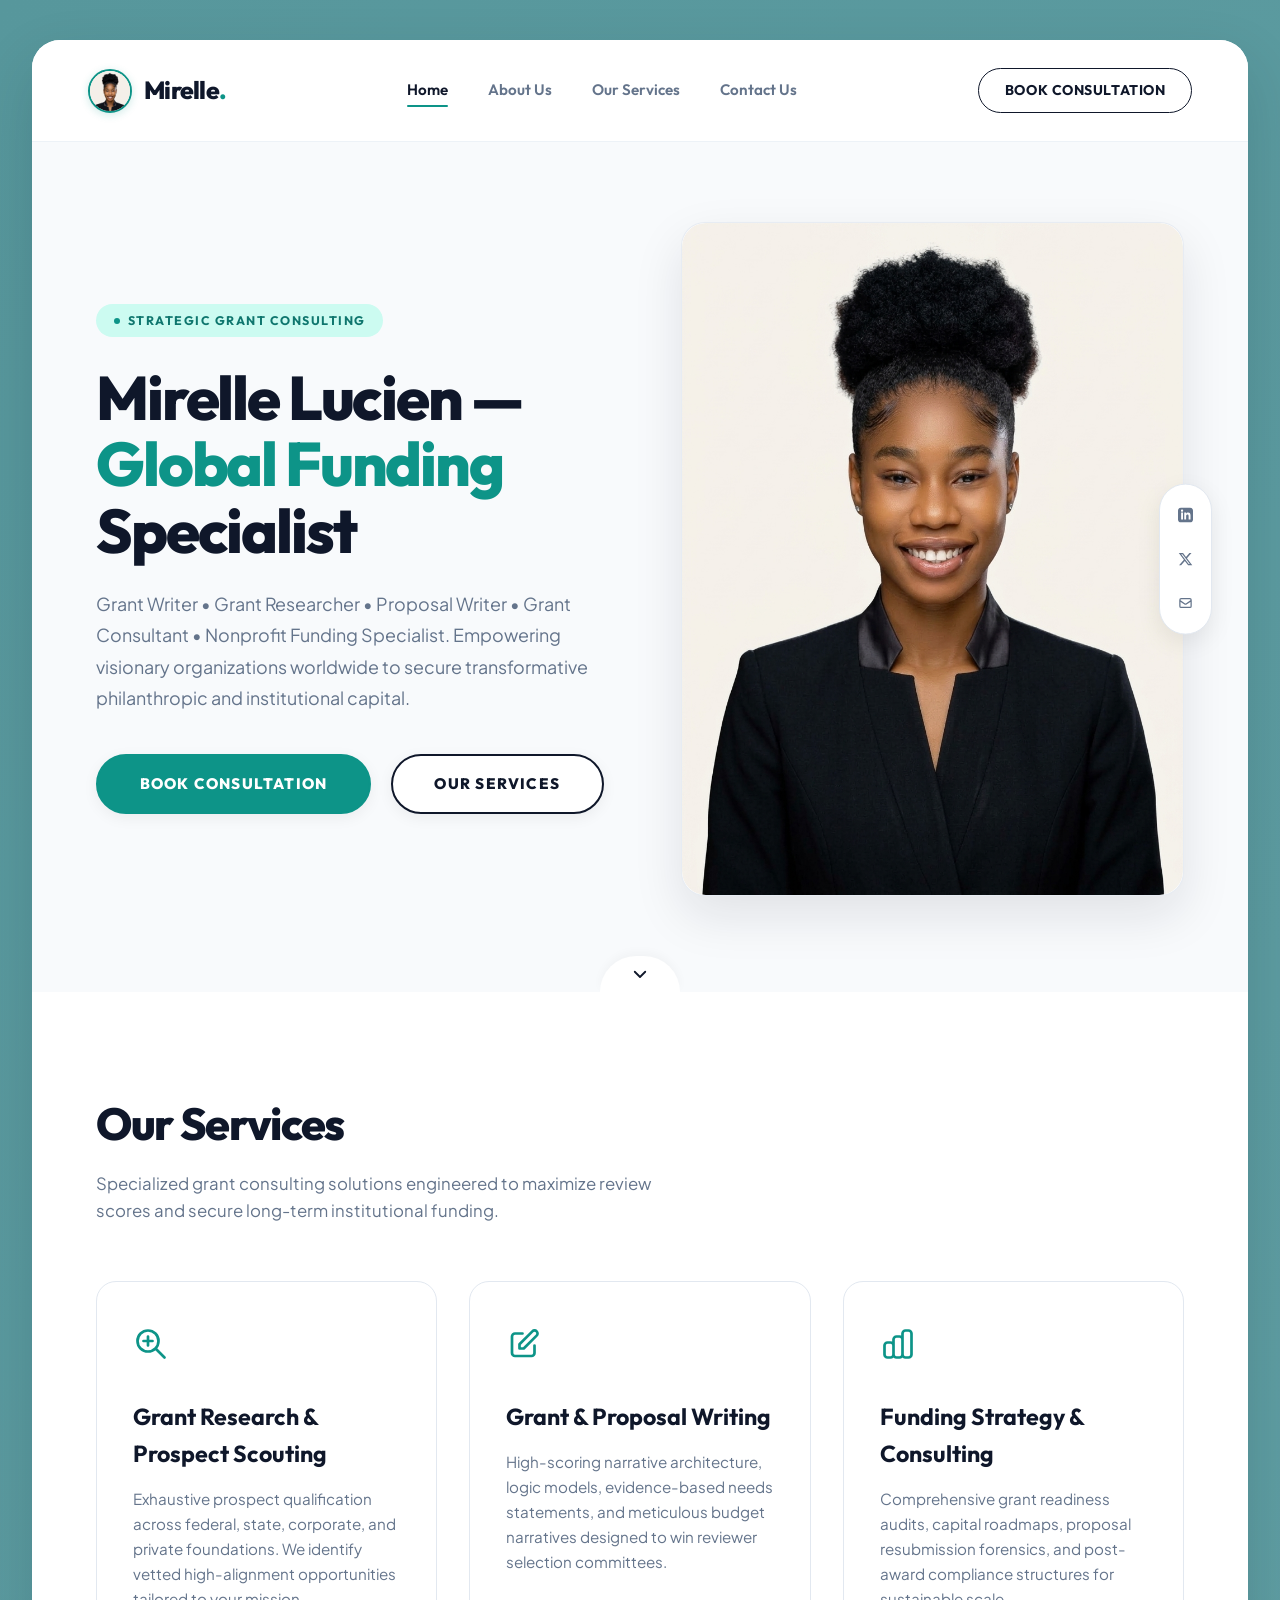
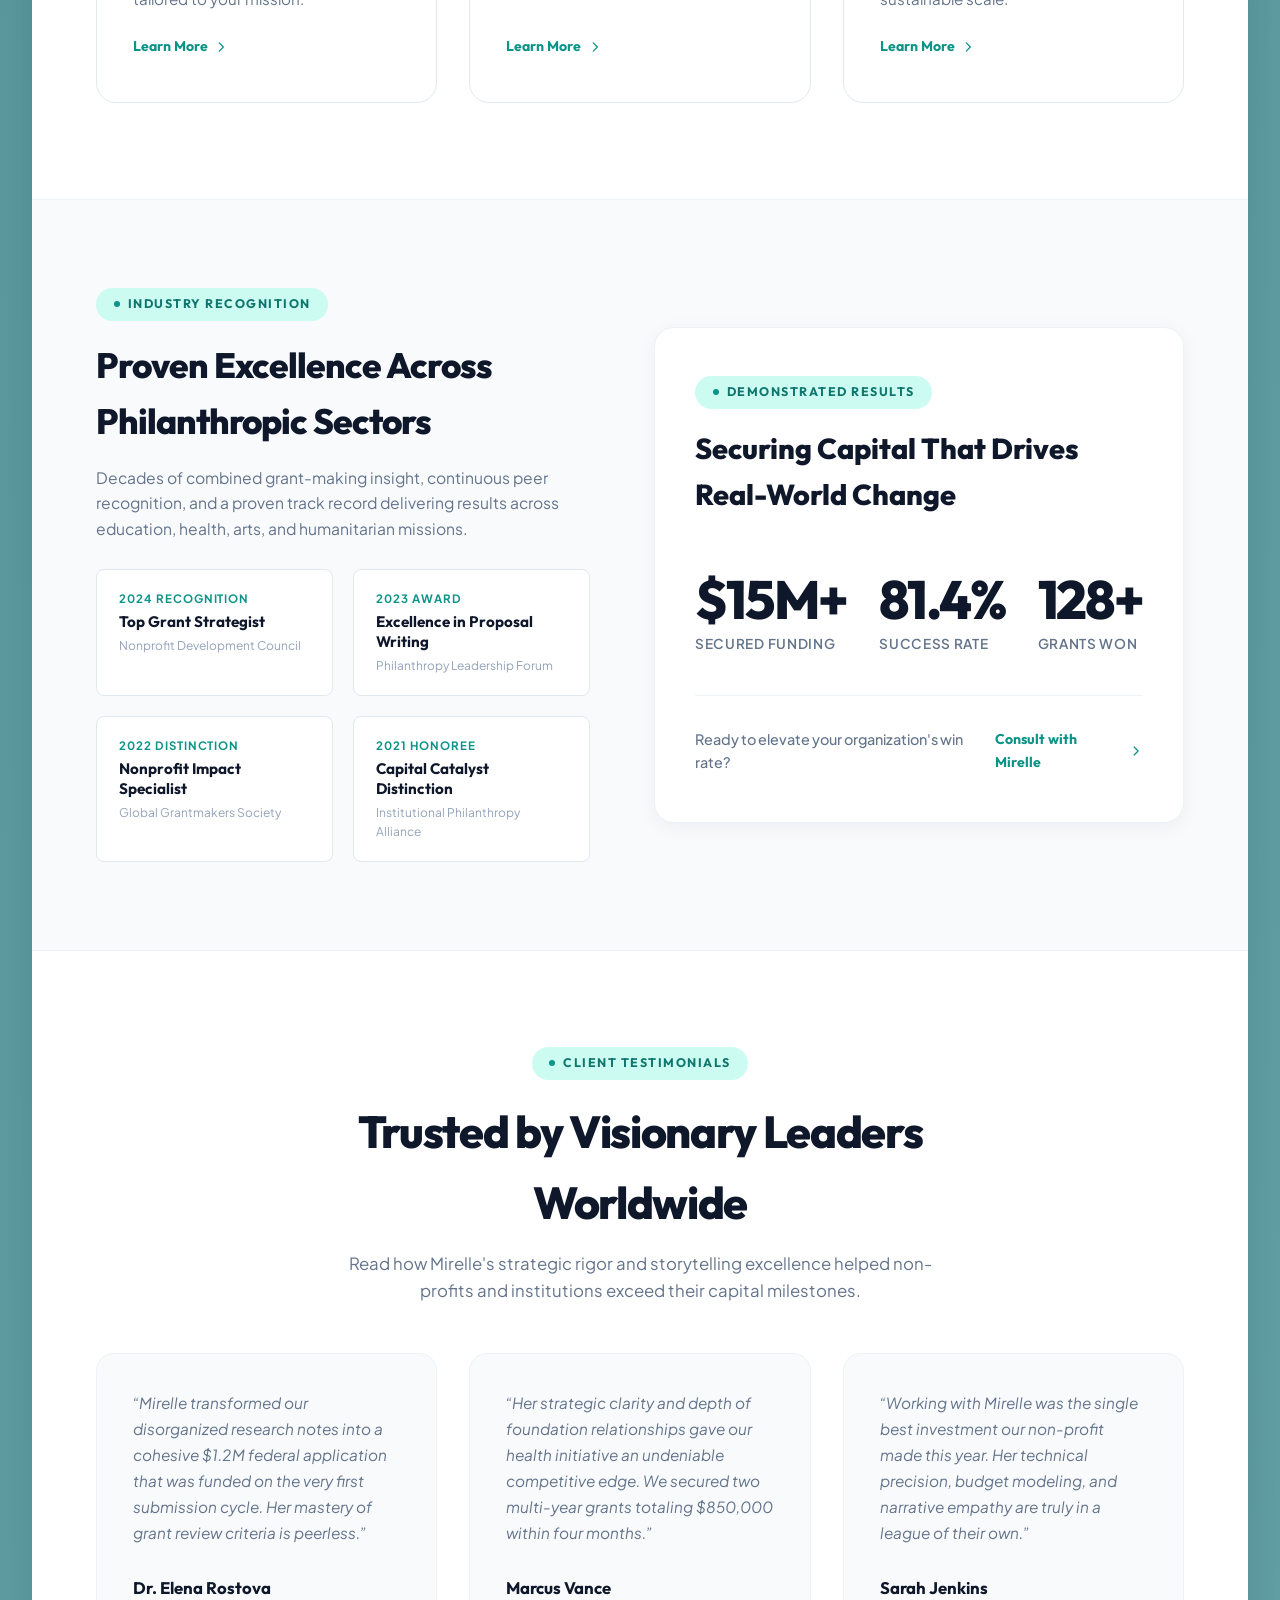
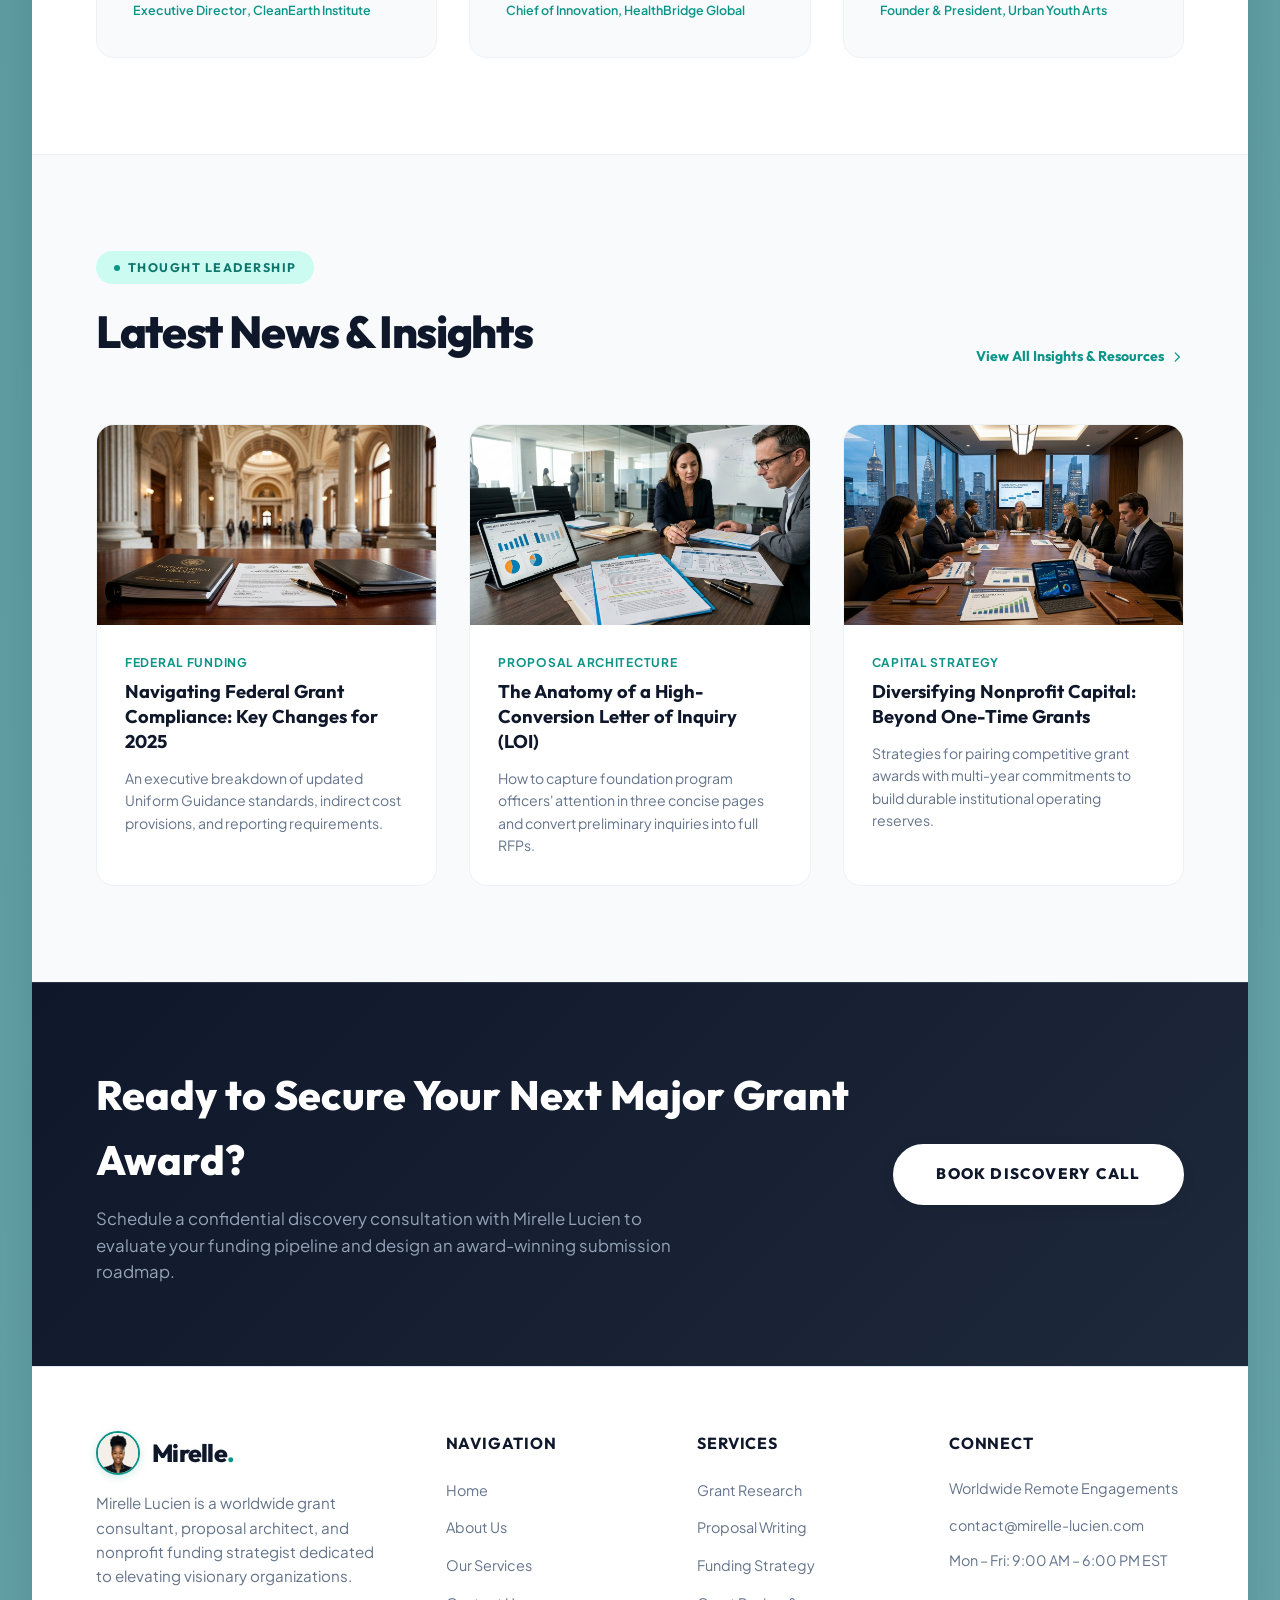
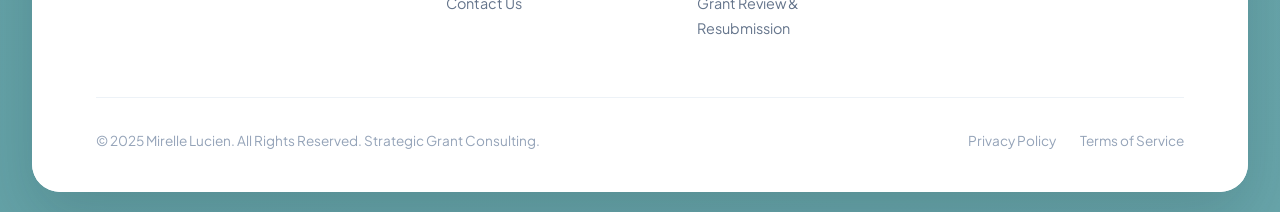
==== commit 96b7a4ec: "feat: replace splash backgrounds with clean portrait, embed portrait in logo, and add topical corpor" ====
--- a/index.html
+++ b/index.html
@@ -29,7 +29,9 @@
         <div class="header-container">
           <!-- Reference Style Logo ("Portfo." Style with Teal Bubble) -->
           <a href="index.html" class="brand-logo" aria-label="Mirelle Lucien Homepage">
-            <span class="logo-bubble-accent" aria-hidden="true"></span>
+            <span class="logo-avatar-wrap">
+              <img src="assets/images/mirelle-clean-portrait.jpg" alt="Mirelle Lucien" class="logo-avatar-img">
+            </span>
             <span class="logo-text">Mirelle<span class="logo-dot">.</span></span>
           </a>
 
@@ -58,7 +60,9 @@
       <aside class="mobile-nav-drawer" id="mobileNavDrawer" aria-label="Mobile Navigation">
         <div class="drawer-header">
           <a href="index.html" class="brand-logo">
-            <span class="logo-bubble-accent" aria-hidden="true"></span>
+            <span class="logo-avatar-wrap">
+              <img src="assets/images/mirelle-clean-portrait.jpg" alt="Mirelle Lucien" class="logo-avatar-img">
+            </span>
             <span class="logo-text">Mirelle<span class="logo-dot">.</span></span>
           </a>
           <button class="drawer-close" id="mobileMenuClose" aria-label="Close menu">&times;</button>
@@ -107,13 +111,13 @@
             </div>
           </div>
 
-          <!-- Right Column: Mirelle Portrait + Cyan Ink Splash Visual -->
+          <!-- Right Column: Mirelle Portrait (Clean Studio Portrait, No Splash) -->
           <div class="ref-hero-right">
             <div class="hero-visual-frame">
               <img 
-                src="assets/images/mirelle-hero-splash.jpg" 
+                src="assets/images/mirelle-clean-portrait.jpg" 
                 alt="Mirelle Lucien - Global Grant Funding Specialist" 
-                class="hero-splash-img"
+                class="hero-portrait-img"
               >
             </div>
 
@@ -369,10 +373,10 @@
         </div>
 
         <div class="news-cards-grid">
-          <!-- Article 1 -->
+          <!-- Article 1: Federal Funding -->
           <article class="news-card-ref">
             <div class="news-img-box">
-              <img src="assets/images/cyan-ink-splash.jpg" alt="Grant Strategy Insight">
+              <img src="assets/images/federal-funding.jpg" alt="Federal Funding and Institutional Grants">
             </div>
             <div class="news-card-body">
               <span class="news-tag">Federal Funding</span>
@@ -383,10 +387,10 @@
             </div>
           </article>
 
-          <!-- Article 2 -->
+          <!-- Article 2: Proposal Architecture -->
           <article class="news-card-ref">
             <div class="news-img-box">
-              <img src="assets/images/mirelle-hero-splash.jpg" alt="Proposal Architecture" style="object-position: top;">
+              <img src="assets/images/proposal-architecture.jpg" alt="Proposal Architecture and Grant Writing Strategy">
             </div>
             <div class="news-card-body">
               <span class="news-tag">Proposal Architecture</span>
@@ -397,10 +401,10 @@
             </div>
           </article>
 
-          <!-- Article 3 -->
+          <!-- Article 3: Capital Strategy -->
           <article class="news-card-ref">
             <div class="news-img-box">
-              <img src="assets/images/cyan-ink-splash.jpg" alt="Capital Diversification">
+              <img src="assets/images/capital-strategy.jpg" alt="Capital Strategy and Philanthropic Reserves">
             </div>
             <div class="news-card-body">
               <span class="news-tag">Capital Strategy</span>
@@ -438,7 +442,9 @@
           <!-- Col 1: Brand -->
           <div>
             <a href="index.html" class="brand-logo" aria-label="Mirelle Lucien Homepage">
-              <span class="logo-bubble-accent" aria-hidden="true"></span>
+              <span class="logo-avatar-wrap">
+                <img src="assets/images/mirelle-clean-portrait.jpg" alt="Mirelle Lucien" class="logo-avatar-img">
+              </span>
               <span class="logo-text">Mirelle<span class="logo-dot">.</span></span>
             </a>
             <p class="footer-brand-p">
--- a/styles.css
+++ b/styles.css
@@ -142,35 +142,51 @@
   justify-content: space-between;
 }
 
-/* Reference Style Logo ("Portfo." Style with Teal Bubble) */
+/* Brand Logo with Mirelle's Circular Portrait */
 .brand-logo {
   display: flex;
   align-items: center;
-  gap: 0.2rem;
+  gap: 0.75rem;
   position: relative;
-}
-
-.logo-bubble-accent {
-  width: 38px;
-  height: 38px;
-  background: var(--teal-primary);
+  text-decoration: none;
+}
+
+.logo-avatar-wrap {
+  width: 44px;
+  height: 44px;
   border-radius: 50%;
-  position: absolute;
-  left: -8px;
-  top: 50%;
-  transform: translateY(-50%);
-  opacity: 0.85;
-  z-index: 1;
+  overflow: hidden;
+  border: 2px solid var(--teal-primary);
+  box-shadow: 0 2px 8px rgba(13, 148, 136, 0.2);
+  flex-shrink: 0;
+  display: flex;
+  align-items: center;
+  justify-content: center;
+  background: #ffffff;
+  transition: var(--ease-smooth);
+}
+
+.brand-logo:hover .logo-avatar-wrap {
+  transform: scale(1.05);
+  border-color: var(--teal-dark);
+}
+
+.logo-avatar-img {
+  width: 100%;
+  height: 100%;
+  object-fit: cover;
+  object-position: center top;
+  display: block;
 }
 
 .logo-text {
   font-family: var(--font-heading);
-  font-size: 1.6rem;
+  font-size: 1.55rem;
   font-weight: 800;
   letter-spacing: -0.03em;
   color: var(--text-main);
   position: relative;
-  z-index: 2;
+  line-height: 1;
 }
 
 .logo-dot {
@@ -440,21 +456,27 @@
 .hero-visual-frame {
   position: relative;
   width: 100%;
-  max-width: 580px;
-  border-radius: var(--radius-md);
-  overflow: visible;
-  transition: transform 0.5s cubic-bezier(0.16, 1, 0.3, 1);
+  max-width: 520px;
+  border-radius: 24px;
+  overflow: hidden;
+  box-shadow: 0 20px 50px rgba(15, 23, 42, 0.1);
+  border: 1px solid rgba(226, 232, 240, 0.8);
+  background: #ffffff;
+  transition: transform 0.5s cubic-bezier(0.16, 1, 0.3, 1), box-shadow 0.5s ease;
 }
 
 .hero-visual-frame:hover {
-  transform: scale(1.01);
-}
-
+  transform: translateY(-4px);
+  box-shadow: 0 25px 60px rgba(13, 148, 136, 0.15);
+}
+
+.hero-portrait-img,
 .hero-splash-img {
   width: 100%;
   height: auto;
-  border-radius: var(--radius-md);
-  filter: contrast(1.02);
+  display: block;
+  object-fit: cover;
+  border-radius: 24px;
 }
 
 /* Vertical Social Icons (Matching Reference Right Side) */
